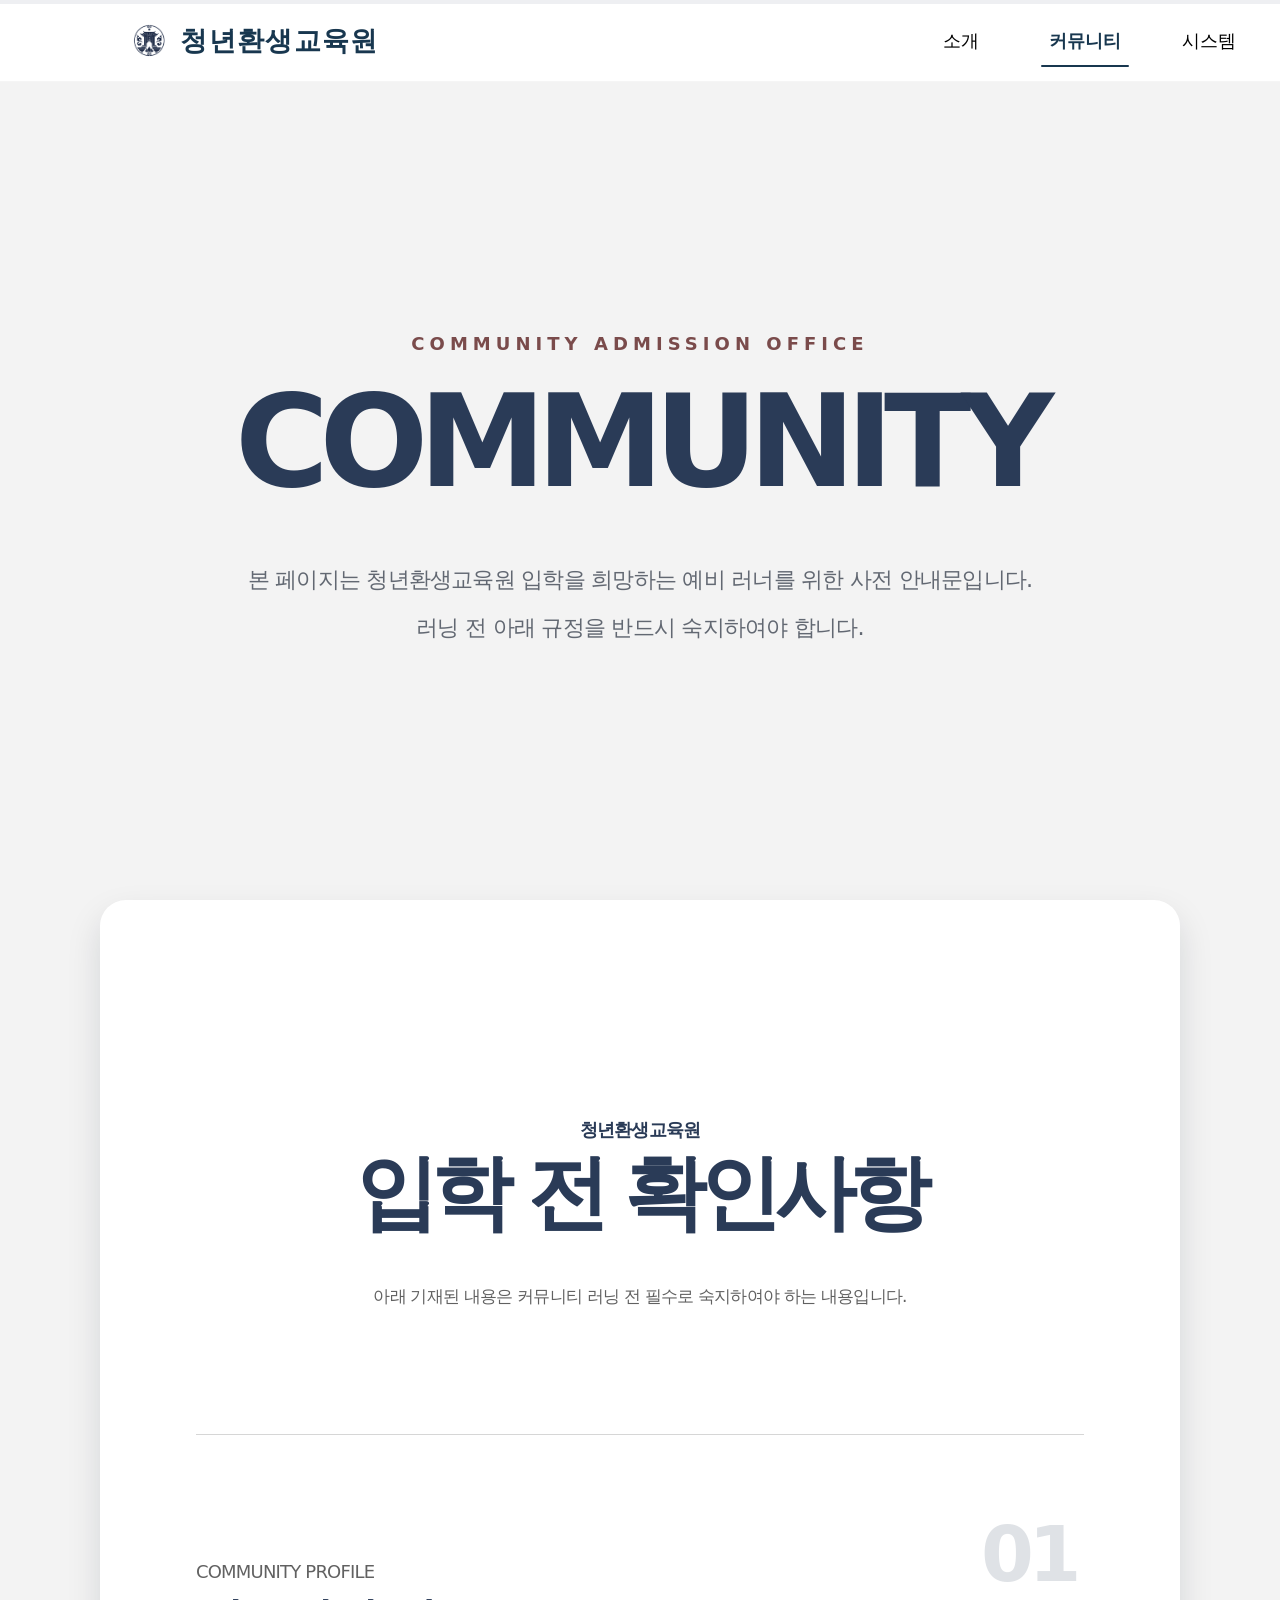
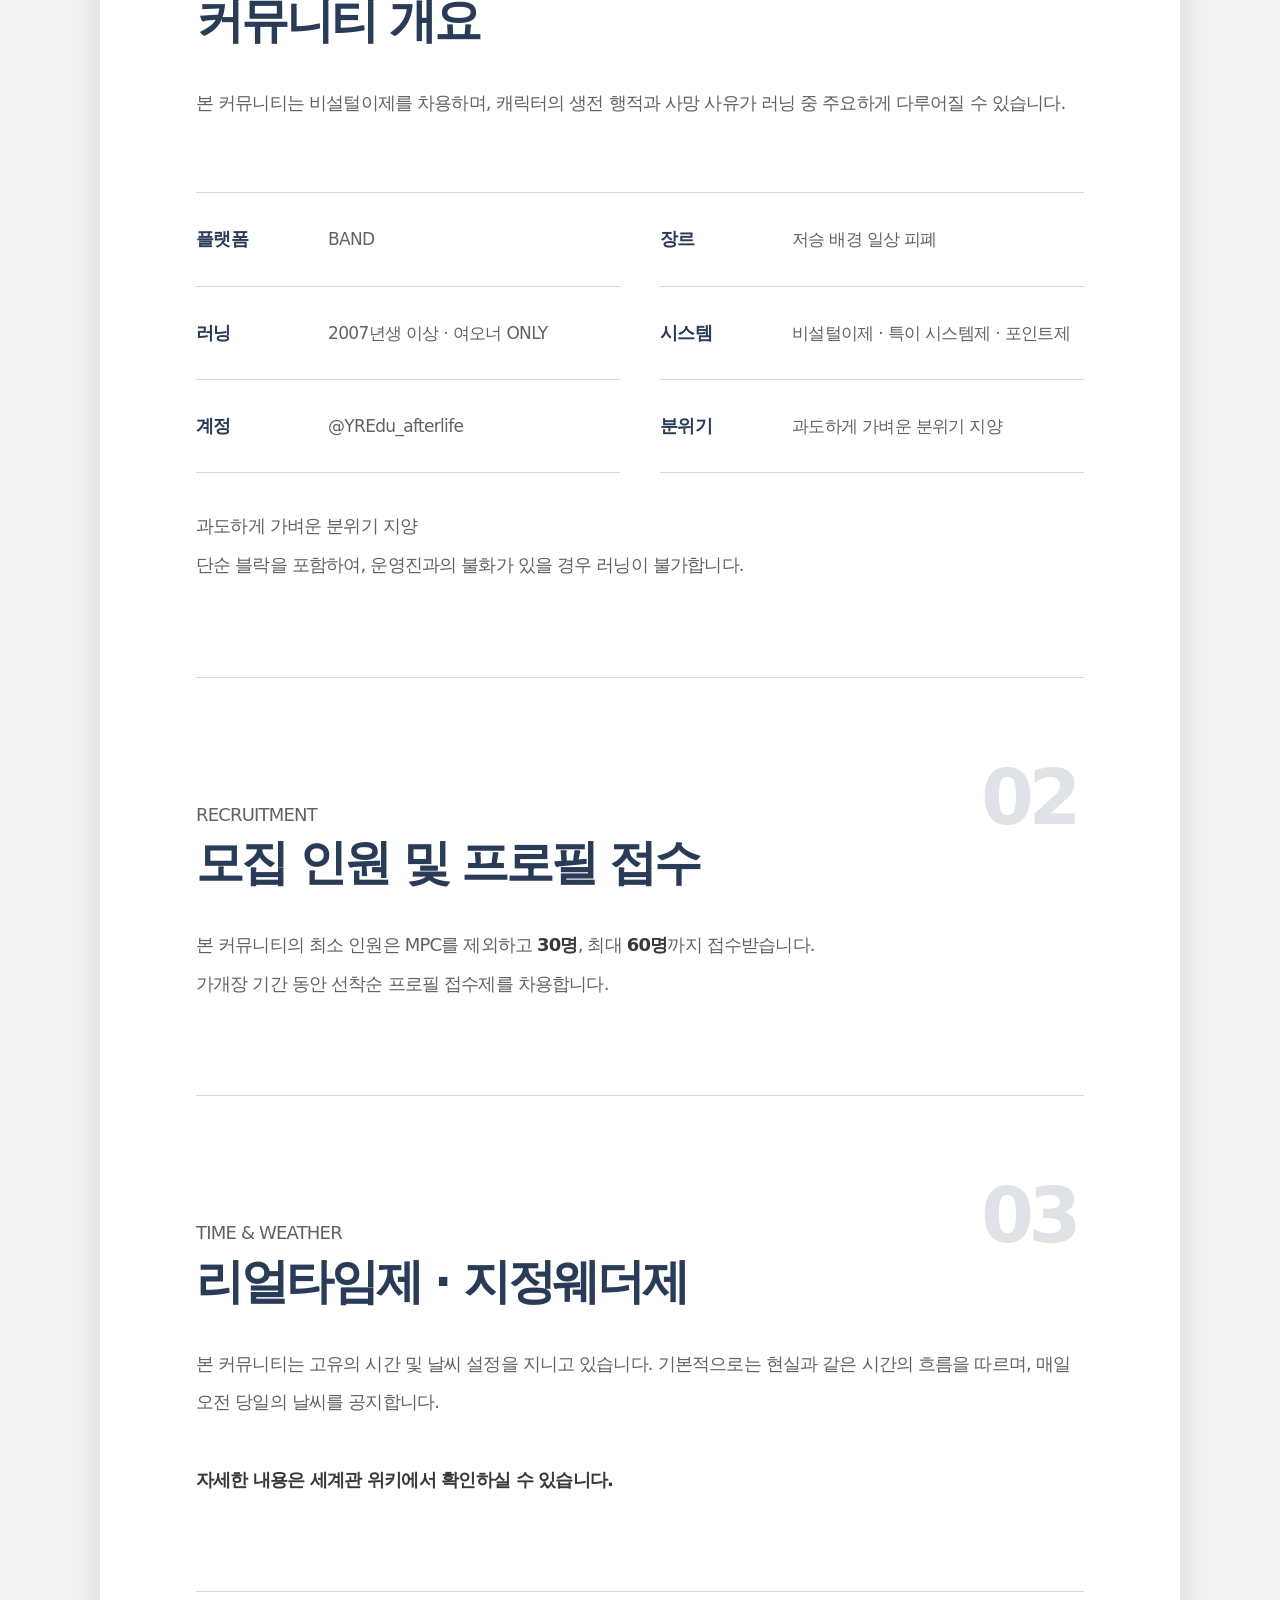
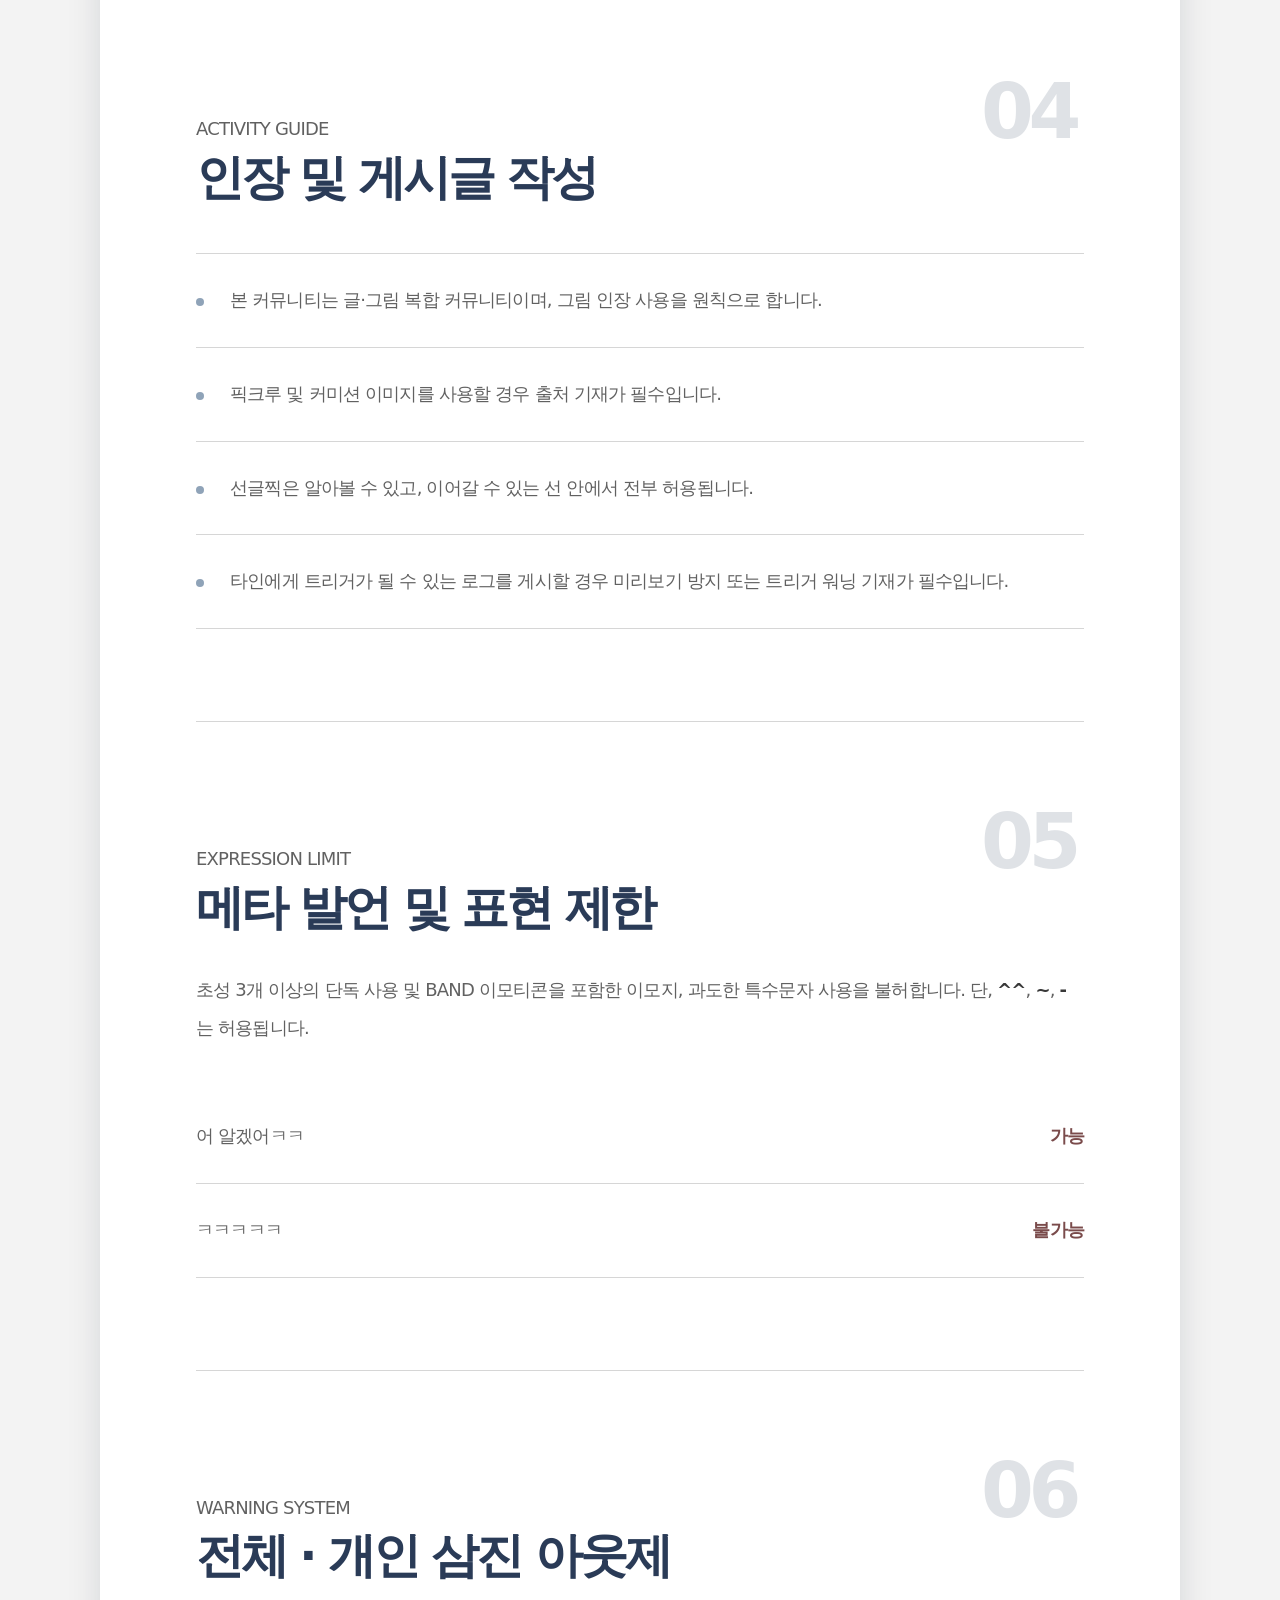
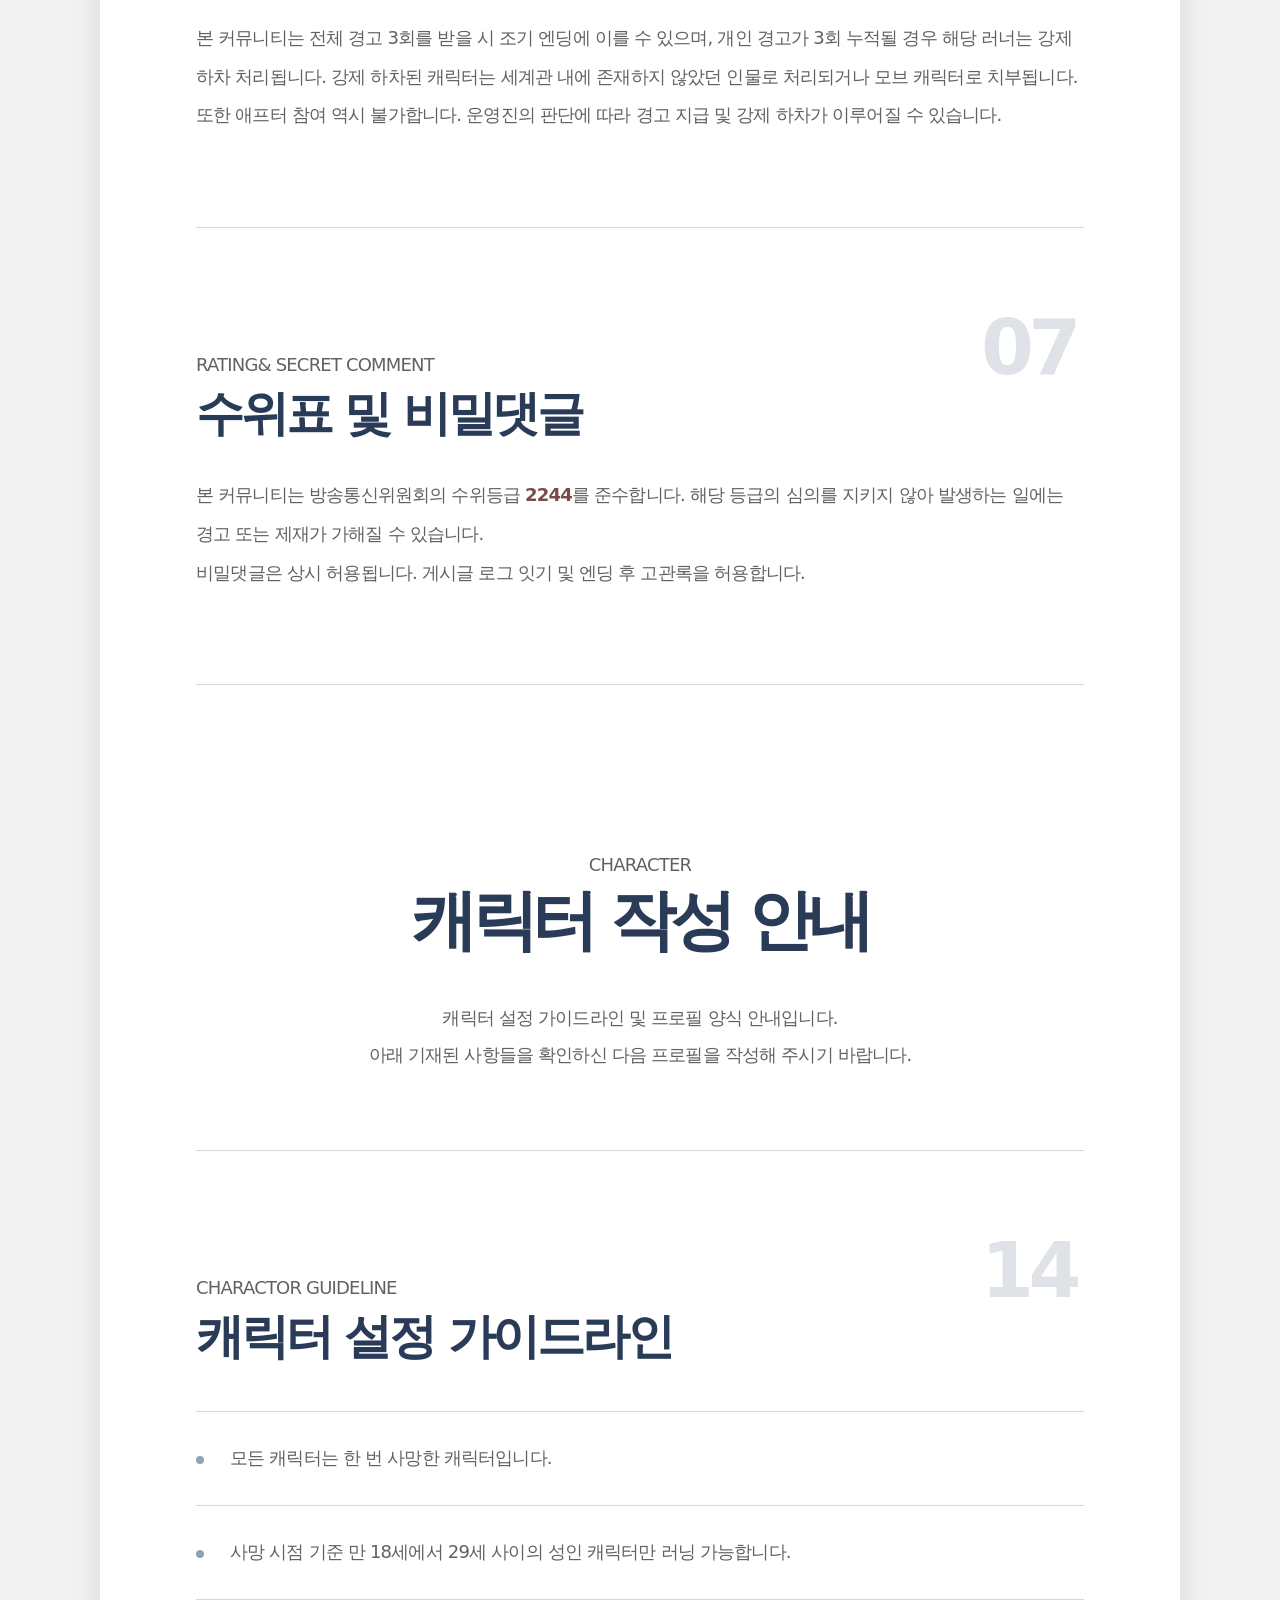
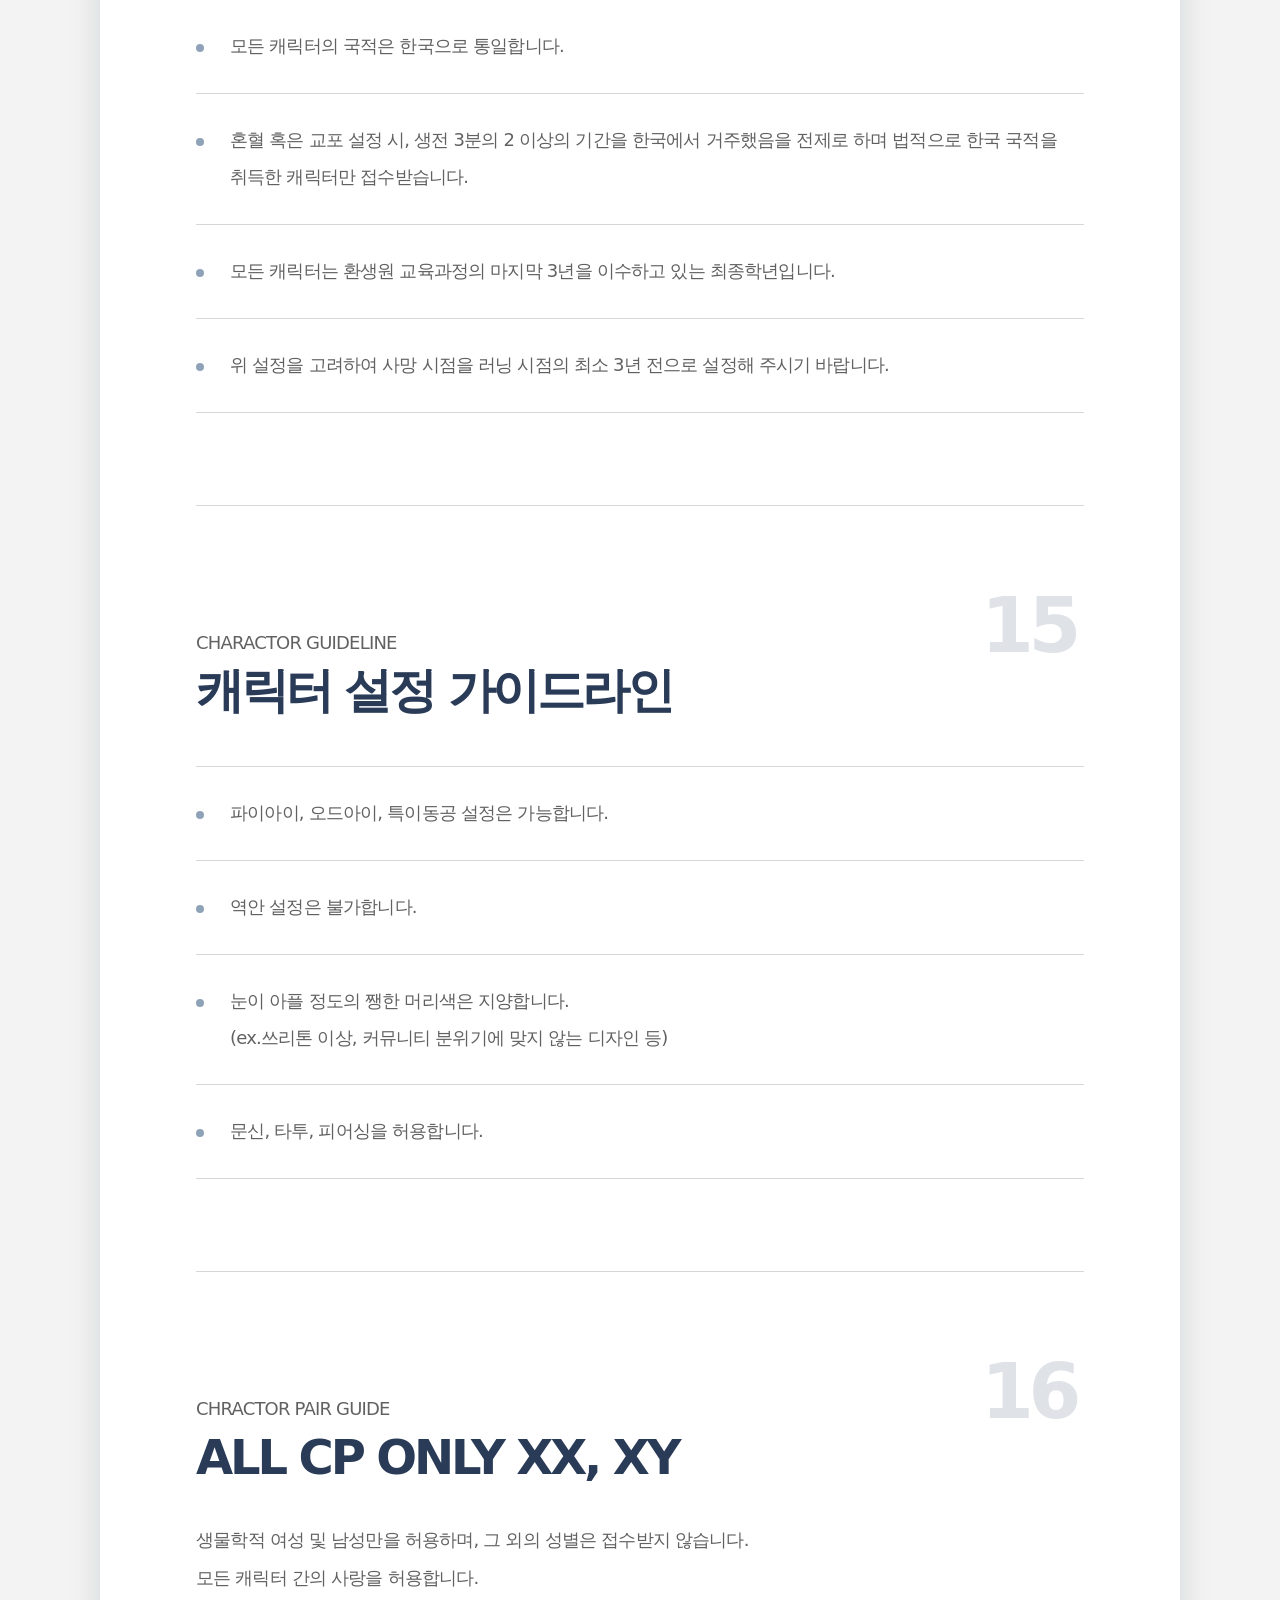
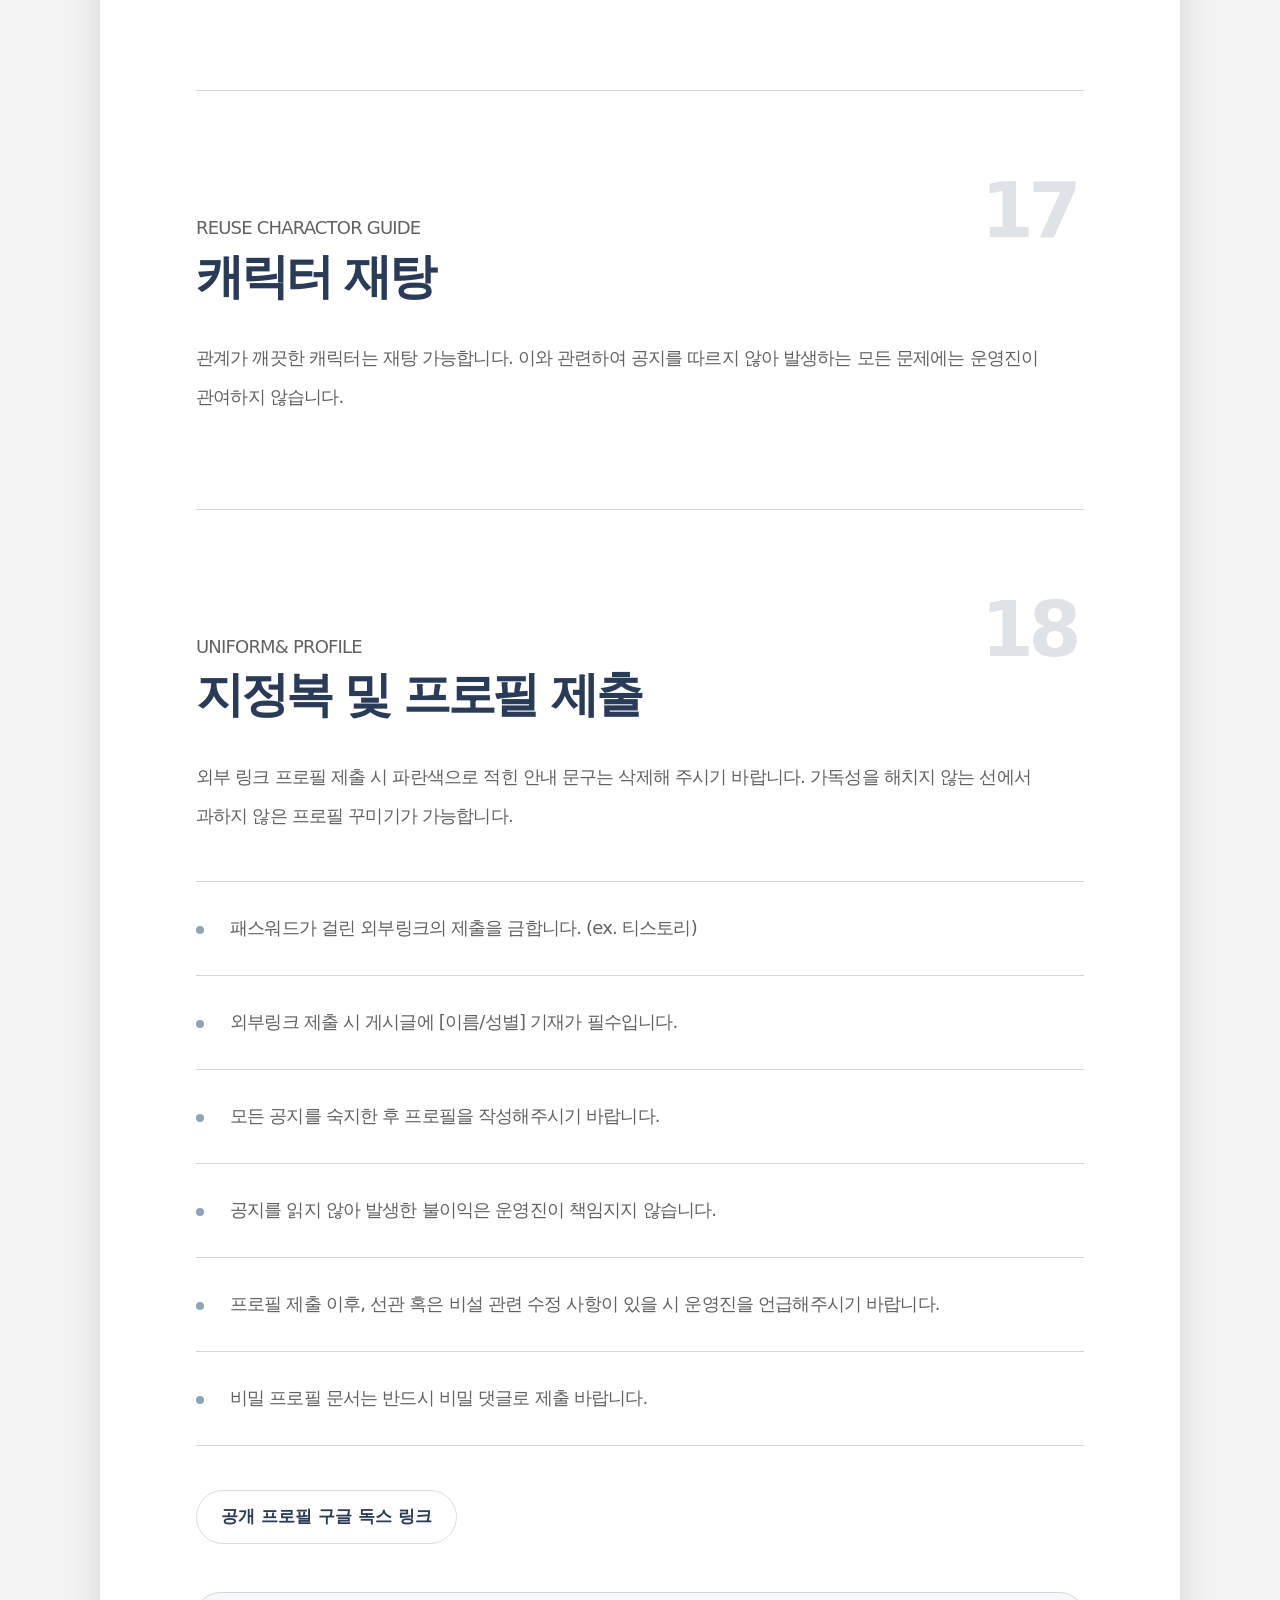
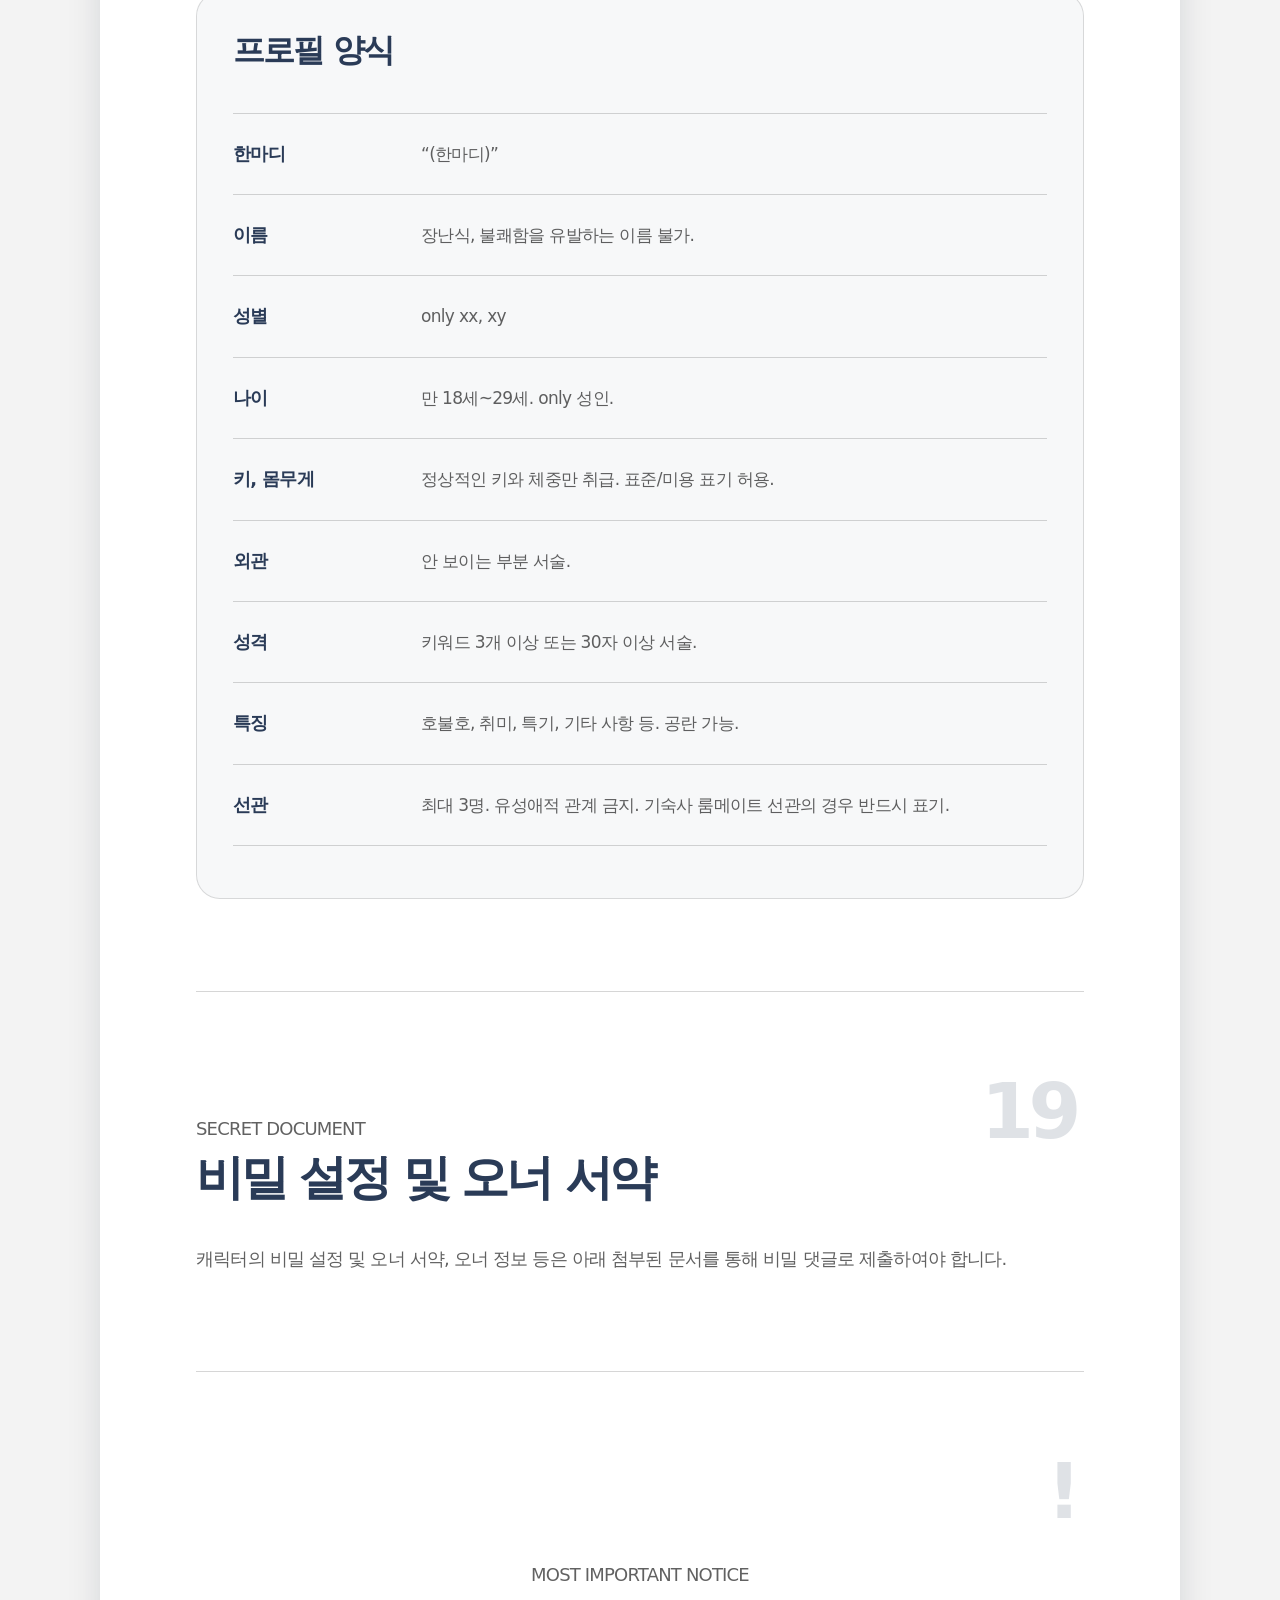
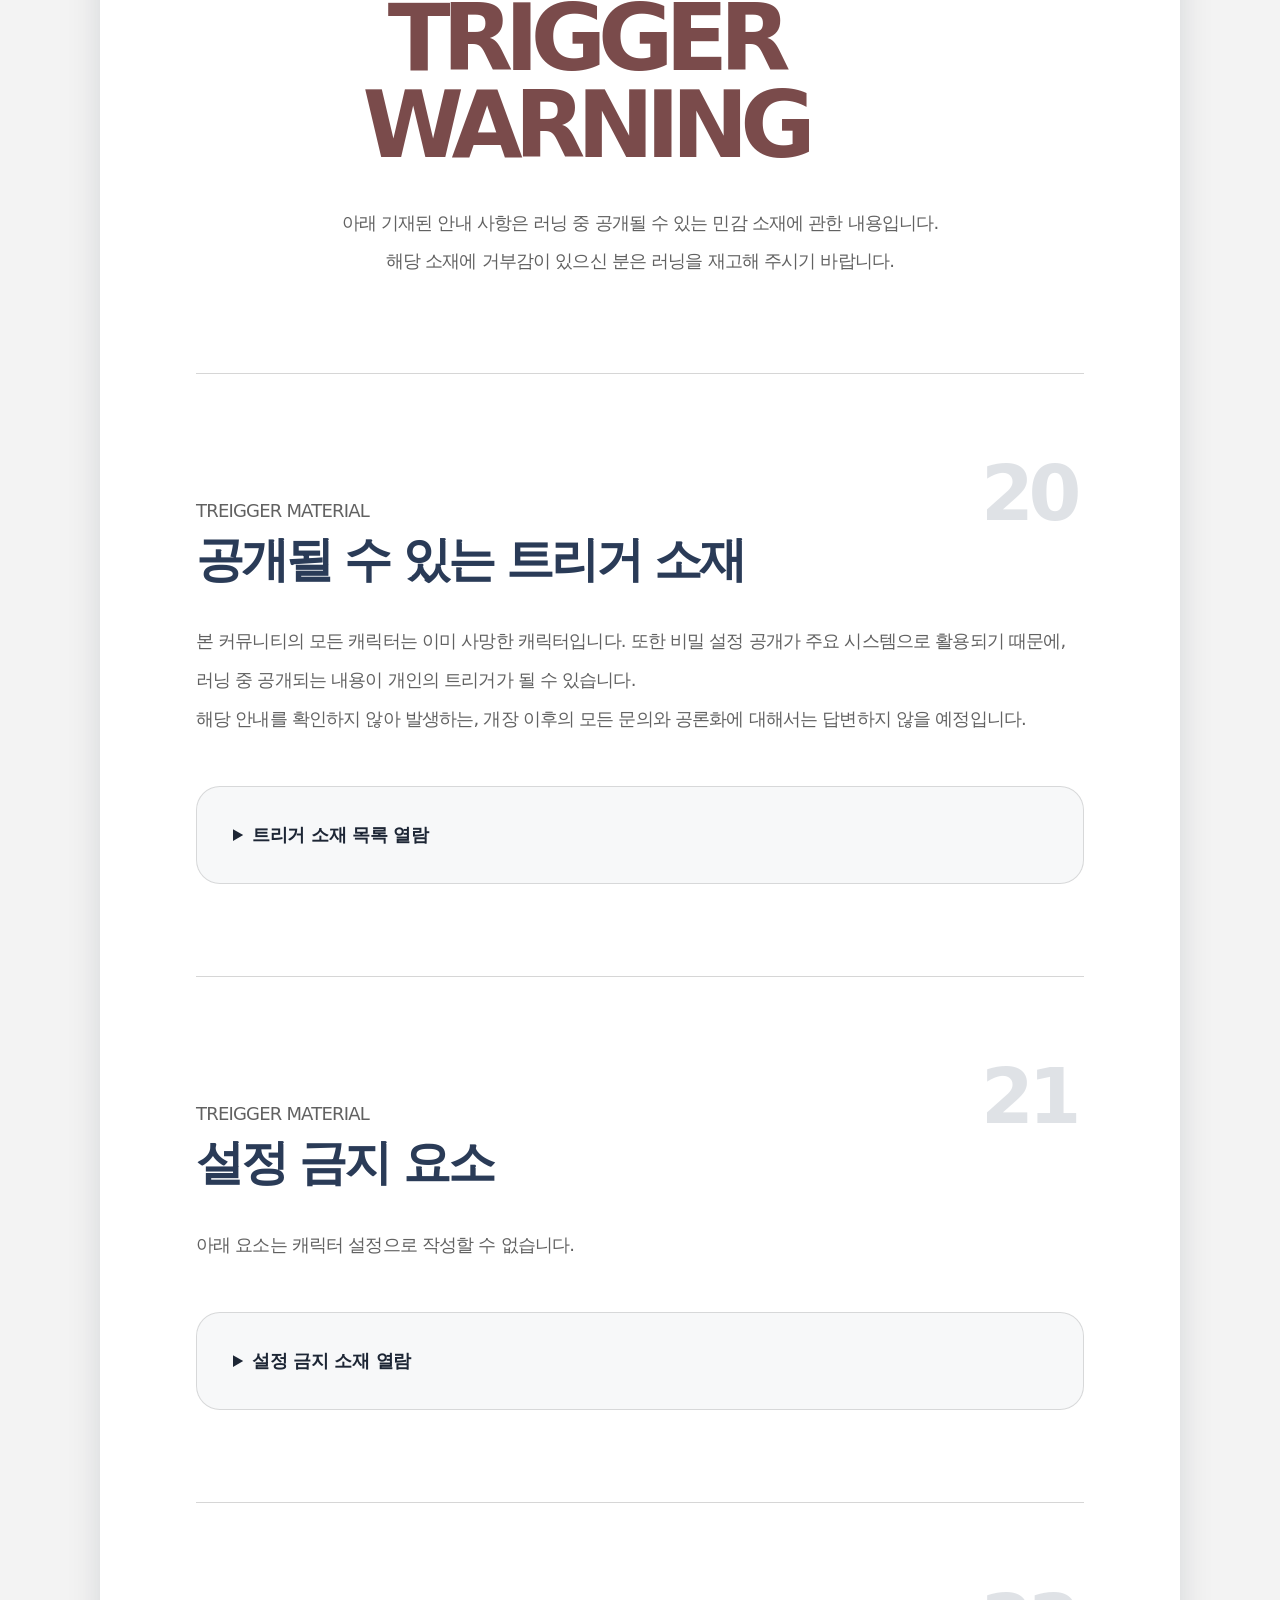
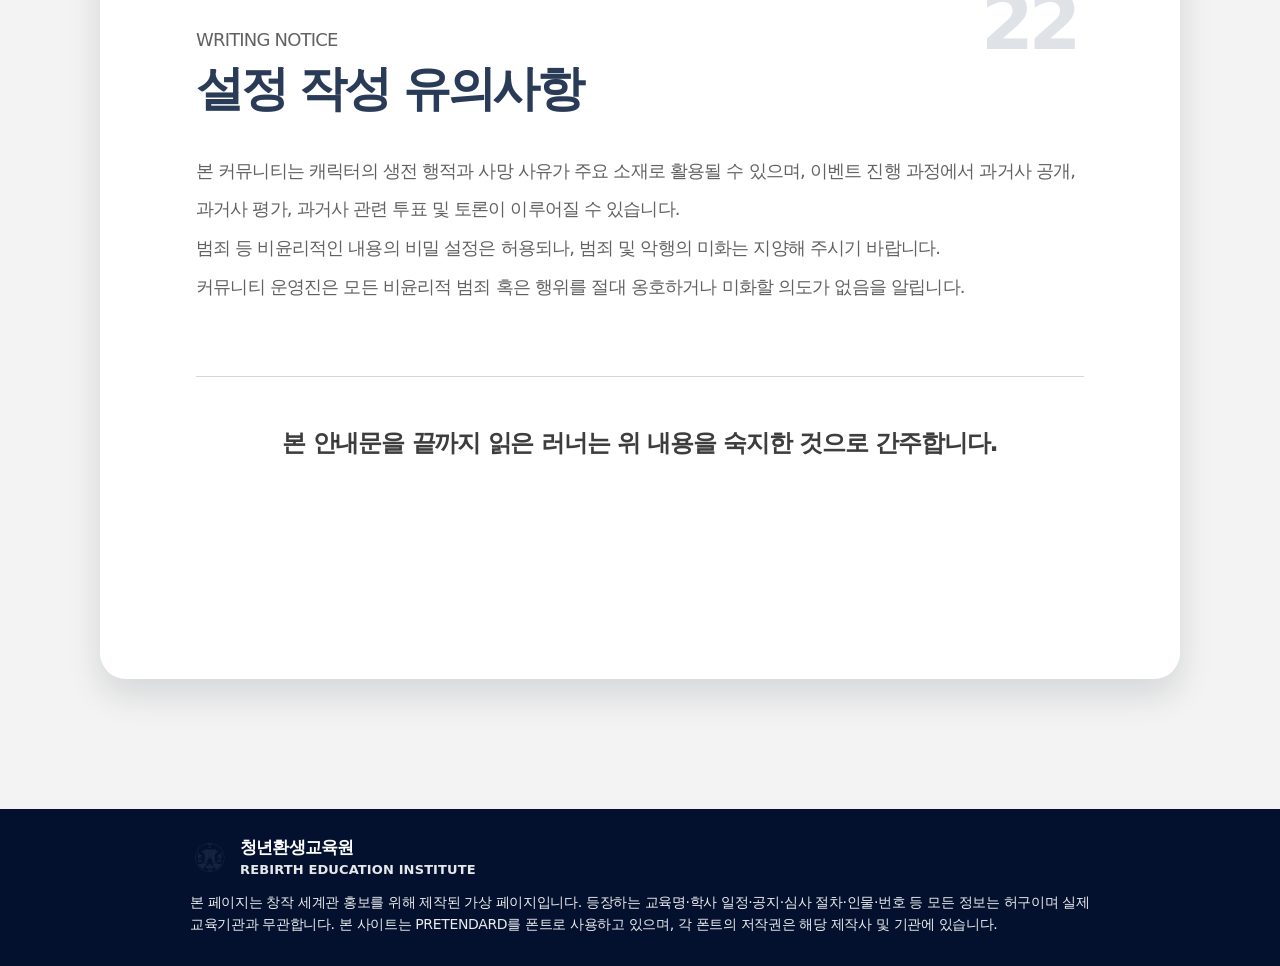
==== index1.html @ 83b68c76 "first upload" ====
<!doctype html>
<html lang="ko">
  <head>
    <meta charset="UTF-8" />
    <meta name="viewport" content="width=device-width, initial-scale=1.0" />
    <title>COMMUNITY | 청년환생교육원</title>

    <!-- CSS 연결 -->
    <link rel="stylesheet" href="styles2.css" />

    <!-- JS 연결 -->
    <script src="script2.js" defer></script>
  </head>

  <body>
    <!-- 배경 효과: 다크모드 전환 시 뒤에 깔리는 어두운 오버레이 -->
    <div class="dark-overlay" aria-hidden="true"></div>

    <!-- 스크롤 진행 바 -->
    <div class="scroll-progress" aria-hidden="true">
      <span></span>
    </div>

    <!-- 상단 헤더: 로고와 메뉴 -->
    <header class="site-header">
      <div class="header-inner">
        <a class="brand-link" href="#top">
          <img alt="" class="brand-logo" src="img\환생원 자료 모음\로고.png" />
          <span>청년환생교육원</span>
        </a>

        <nav class="main-nav" aria-label="주요 메뉴">
          <a href="index.html">소개</a>
          <a class="is-active" href="index1.html">커뮤니티</a>
          <a href="index3.html">시스템</a>
        </nav>
      </div>
    </header>

    <!-- 메인 콘텐츠 시작 -->
    <main id="top">
      <!-- 첫 화면: 커뮤니티 안내 소개 -->
      <section class="intro-hero" id="intro">
        <div class="intro-content reveal">
          <p class="intro-label">COMMUNITY ADMISSION OFFICE</p>
          <h1>COMMUNITY</h1>
          <p class="intro-text">
            본 페이지는 청년환생교육원 입학을 희망하는 예비 러너를 위한 사전
            안내문입니다.<br />
            러닝 전 아래 규정을 반드시 숙지하여야 합니다.
          </p>
        </div>
      </section>

      <!-- 안내문 카드 전체 -->
      <article class="content-card">
        <!-- 문서 제목 영역 -->
        <header class="card-header reveal" id="overview">
          <p class="text-label">청년환생교육원</p>
          <h2>입학 전 확인사항</h2>
          <p>
            아래 기재된 내용은 커뮤니티 러닝 전 필수로 숙지하여야 하는
            내용입니다.
          </p>
        </header>

        <!-- 01. 커뮤니티 개요 -->
        <section class="notice-section reveal" data-no="01" id="community">
          <p class="text-label">COMMUNITY PROFILE</p>
          <h3>커뮤니티 개요</h3>
          <p>
            본 커뮤니티는 비설털이제를 차용하며, 캐릭터의 생전 행적과 사망
            사유가 러닝 중 주요하게 다루어질 수 있습니다.
          </p>

          <dl class="info-list">
            <div class="info-row">
              <dt>플랫폼</dt>
              <dd>BAND</dd>
            </div>

            <div class="info-row">
              <dt>장르</dt>
              <dd>저승 배경 일상 피폐</dd>
            </div>

            <div class="info-row">
              <dt>러닝</dt>
              <dd>2007년생 이상 · 여오너 ONLY</dd>
            </div>

            <div class="info-row">
              <dt>시스템</dt>
              <dd>비설털이제 · 특이 시스템제 · 포인트제</dd>
            </div>

            <div class="info-row">
              <dt>계정</dt>
              <dd>@YREdu_afterlife</dd>
            </div>

            <div class="info-row">
              <dt>분위기</dt>
              <dd>과도하게 가벼운 분위기 지양</dd>
            </div>
          </dl>

          <p>
            과도하게 가벼운 분위기 지양<br />
            단순 블락을 포함하여, 운영진과의 불화가 있을 경우 러닝이 불가합니다.
          </p>
        </section>

        <!-- 02. 모집 인원 -->
        <section class="notice-section reveal" data-no="02">
          <p class="text-label">RECRUITMENT</p>
          <h3>모집 인원 및 프로필 접수</h3>
          <p>
            본 커뮤니티의 최소 인원은 MPC를 제외하고 <strong>30명</strong>, 최대
            <strong>60명</strong>까지 접수받습니다.<br />
            가개장 기간 동안 선착순 프로필 접수제를 차용합니다.
          </p>
        </section>

        <!-- 03. 시간 및 날씨 -->
        <section class="notice-section reveal" data-no="03">
          <p class="text-label">TIME &amp; WEATHER</p>
          <h3>리얼타임제 · 지정웨더제</h3>
          <p>
            본 커뮤니티는 고유의 시간 및 날씨 설정을 지니고 있습니다.
            기본적으로는 현실과 같은 시간의 흐름을 따르며, 매일 오전 당일의
            날씨를 공지합니다.
            <br />
            <br />
            <strong>자세한 내용은 세계관 위키에서 확인하실 수 있습니다.</strong>
          </p>
        </section>

        <!-- 04. 활동 가이드 -->
        <section class="notice-section reveal" data-no="04">
          <p class="text-label">ACTIVITY GUIDE</p>
          <h3>인장 및 게시글 작성</h3>
          <ul class="text-list">
            <li>
              본 커뮤니티는 글·그림 복합 커뮤니티이며, 그림 인장 사용을 원칙으로
              합니다.
            </li>
            <li>
              픽크루 및 커미션 이미지를 사용할 경우 출처 기재가 필수입니다.
            </li>
            <li>
              선글찍은 알아볼 수 있고, 이어갈 수 있는 선 안에서 전부 허용됩니다.
            </li>
            <li>
              타인에게 트리거가 될 수 있는 로그를 게시할 경우 미리보기 방지 또는
              트리거 워닝 기재가 필수입니다.
            </li>
          </ul>
        </section>

        <!-- 05. 표현 제한 -->
        <section class="notice-section reveal" data-no="05">
          <p class="text-label">EXPRESSION LIMIT</p>
          <h3>메타 발언 및 표현 제한</h3>
          <p>
            초성 3개 이상의 단독 사용 및 BAND 이모티콘을 포함한 이모지, 과도한
            특수문자 사용을 불허합니다. 단, <strong>^^</strong>,
            <strong>~</strong>, <strong>-</strong> 는 허용됩니다.
          </p>

          <ul class="example-list">
            <li>
              <span>어 알겠어ㅋㅋ</span>
              <b>가능</b>
            </li>
            <li>
              <span>ㅋㅋㅋㅋㅋ</span>
              <b>불가능</b>
            </li>
          </ul>
        </section>

        <!-- 06. 경고 시스템 -->
        <section class="notice-section reveal" data-no="06">
          <p class="text-label">WARNING SYSTEM</p>
          <h3>전체 · 개인 삼진 아웃제</h3>
          <p>
            본 커뮤니티는 전체 경고 3회를 받을 시 조기 엔딩에 이를 수 있으며,
            개인 경고가 3회 누적될 경우 해당 러너는 강제 하차 처리됩니다. 강제
            하차된 캐릭터는 세계관 내에 존재하지 않았던 인물로 처리되거나 모브
            캐릭터로 치부됩니다. 또한 애프터 참여 역시 불가합니다. 운영진의
            판단에 따라 경고 지급 및 강제 하차가 이루어질 수 있습니다.
          </p>
        </section>

        <!-- 07. 수위표 -->
        <section class="notice-section reveal" data-no="07">
          <p class="text-label">RATING&amp; SECRET COMMENT</p>
          <h3>수위표 및 비밀댓글</h3>
          <p>
            본 커뮤니티는 방송통신위원회의 수위등급
            <span class="accent">2244</span>를 준수합니다. 해당 등급의 심의를
            지키지 않아 발생하는 일에는 경고 또는 제재가 가해질 수 있습니다.<br />
            비밀댓글은 상시 허용됩니다. 게시글 로그 잇기 및 엔딩 후 고관록을
            허용합니다.
          </p>
        </section>

        <!-- 캐릭터 챕터 제목 -->
        <header class="chapter-header reveal" id="character">
          <p class="text-label">CHARACTER</p>
          <h2>캐릭터 작성 안내</h2>
          <p>
            캐릭터 설정 가이드라인 및 프로필 양식 안내입니다.<br />
            아래 기재된 사항들을 확인하신 다음 프로필을 작성해 주시기 바랍니다.
          </p>
        </header>
        <!-- 14. 캐릭터 기본 설정 -->
        <section class="notice-section reveal" data-no="14">
          <p class="text-label">CHARACTOR GUIDELINE</p>
          <h3>캐릭터 설정 가이드라인</h3>
          <ul class="text-list">
            <li>모든 캐릭터는 한 번 사망한 캐릭터입니다.</li>
            <li>
              사망 시점 기준 만 18세에서 29세 사이의 성인 캐릭터만 러닝
              가능합니다.
            </li>
            <li>모든 캐릭터의 국적은 한국으로 통일합니다.</li>
            <li>
              혼혈 혹은 교포 설정 시, 생전 3분의 2 이상의 기간을 한국에서
              거주했음을 전제로 하며 법적으로 한국 국적을 취득한 캐릭터만
              접수받습니다.
            </li>
            <li>
              모든 캐릭터는 환생원 교육과정의 마지막 3년을 이수하고 있는
              최종학년입니다.
            </li>
            <li>
              위 설정을 고려하여 사망 시점을 러닝 시점의 최소 3년 전으로 설정해
              주시기 바랍니다.
            </li>
          </ul>
        </section>

        <!-- 15. 캐릭터 외관 설정 -->
        <section class="notice-section reveal" data-no="15">
          <p class="text-label">CHARACTOR GUIDELINE</p>
          <h3>캐릭터 설정 가이드라인</h3>
          <ul class="text-list">
            <li>파이아이, 오드아이, 특이동공 설정은 가능합니다.</li>
            <li>역안 설정은 불가합니다.</li>
            <li>
              눈이 아플 정도의 쨍한 머리색은 지양합니다.<br />(ex.쓰리톤 이상,
              커뮤니티 분위기에 맞지 않는 디자인 등)
            </li>
            <li>문신, 타투, 피어싱을 허용합니다.</li>
          </ul>
        </section>

        <!-- 16. 캐릭터 관계 기준 -->
        <section class="notice-section reveal" data-no="16">
          <p class="text-label">CHRACTOR PAIR GUIDE</p>
          <h3>ALL CP ONLY XX, XY</h3>
          <p>
            생물학적 여성 및 남성만을 허용하며, 그 외의 성별은 접수받지
            않습니다.<br />
            모든 캐릭터 간의 사랑을 허용합니다.
          </p>
        </section>

        <!-- 17. 캐릭터 재탕 -->
        <section class="notice-section reveal" data-no="17">
          <p class="text-label">REUSE CHARACTOR GUIDE</p>
          <h3>캐릭터 재탕</h3>
          <p>
            관계가 깨끗한 캐릭터는 재탕 가능합니다. 이와 관련하여 공지를 따르지
            않아 발생하는 모든 문제에는 운영진이 관여하지 않습니다.
          </p>
        </section>

        <!-- 18. 프로필 제출 -->
        <section class="notice-section reveal" data-no="18">
          <p class="text-label">UNIFORM&amp; PROFILE</p>
          <h3>지정복 및 프로필 제출</h3>
          <p>
            외부 링크 프로필 제출 시 파란색으로 적힌 안내 문구는 삭제해 주시기
            바랍니다. 가독성을 해치지 않는 선에서 과하지 않은 프로필 꾸미기가
            가능합니다.
          </p>

          <ul class="text-list">
            <li>패스워드가 걸린 외부링크의 제출을 금합니다. (ex. 티스토리)</li>
            <li>외부링크 제출 시 게시글에 [이름/성별] 기재가 필수입니다.</li>
            <li>모든 공지를 숙지한 후 프로필을 작성해주시기 바랍니다.</li>
            <li>
              공지를 읽지 않아 발생한 불이익은 운영진이 책임지지 않습니다.
            </li>
            <li>
              프로필 제출 이후, 선관 혹은 비설 관련 수정 사항이 있을 시 운영진을
              언급해주시기 바랍니다.
            </li>
            <li>비밀 프로필 문서는 반드시 비밀 댓글로 제출 바랍니다.</li>
          </ul>

          <div class="button-list">
            <a
              class="link-button"
              href="#https://docs.google.com/document/d/1cFD_CWrmO6_B1aEL9unqyASZnwdk2zMCy4dq3liwV6I/edit?tab=t.0"
              >공개 프로필 구글 독스 링크
            </a>
          </div>

          <div class="form-box">
            <h4>프로필 양식</h4>

            <dl class="template-list" id="profile-template">
              <div class="template-row">
                <dt>한마디</dt>
                <dd>“(한마디)”</dd>
              </div>

              <div class="template-row">
                <dt>이름</dt>
                <dd>장난식, 불쾌함을 유발하는 이름 불가.</dd>
              </div>

              <div class="template-row">
                <dt>성별</dt>
                <dd>only xx, xy</dd>
              </div>

              <div class="template-row">
                <dt>나이</dt>
                <dd>만 18세~29세. only 성인.</dd>
              </div>

              <div class="template-row">
                <dt>키, 몸무게</dt>
                <dd>정상적인 키와 체중만 취급. 표준/미용 표기 허용.</dd>
              </div>

              <div class="template-row">
                <dt>외관</dt>
                <dd>안 보이는 부분 서술.</dd>
              </div>

              <div class="template-row">
                <dt>성격</dt>
                <dd>키워드 3개 이상 또는 30자 이상 서술.</dd>
              </div>

              <div class="template-row">
                <dt>특징</dt>
                <dd>호불호, 취미, 특기, 기타 사항 등. 공란 가능.</dd>
              </div>

              <div class="template-row">
                <dt>선관</dt>
                <dd>
                  최대 3명. 유성애적 관계 금지. 기숙사 룸메이트 선관의 경우
                  반드시 표기.
                </dd>
              </div>
            </dl>
          </div>
        </section>

        <!-- 19. 비밀 문서 -->
        <section class="notice-section reveal" data-no="19">
          <p class="text-label">SECRET DOCUMENT</p>
          <h3>비밀 설정 및 오너 서약</h3>
          <p>
            캐릭터의 비밀 설정 및 오너 서약, 오너 정보 등은 아래 첨부된 문서를
            통해 비밀 댓글로 제출하여야 합니다.
          </p>
        </section>

        <!-- 트리거 워닝 시작: 여기부터 다크모드 전환 -->
        <section
          class="notice-section reveal warning-start warning-header"
          data-no="!"
          id="warning"
        >
          <p class="text-label">MOST IMPORTANT NOTICE</p>
          <h3>TRIGGER WARNING</h3>
          <p>
            아래 기재된 안내 사항은 러닝 중 공개될 수 있는 민감 소재에 관한
            내용입니다. <br />
            해당 소재에 거부감이 있으신 분은 러닝을 재고해 주시기 바랍니다.
          </p>
        </section>

        <!-- 20. 트리거 소재 -->
        <section class="notice-section reveal" data-no="20">
          <p class="text-label">TREIGGER MATERIAL</p>
          <h3>공개될 수 있는 트리거 소재</h3>
          <p>
            본 커뮤니티의 모든 캐릭터는 이미 사망한 캐릭터입니다. 또한 비밀 설정
            공개가 주요 시스템으로 활용되기 때문에, 러닝 중 공개되는 내용이
            개인의 트리거가 될 수 있습니다.<br />
            해당 안내를 확인하지 않아 발생하는, 개장 이후의 모든 문의와 공론화에
            대해서는 답변하지 않을 예정입니다.
          </p>

          <details class="toggle-box">
            <summary>트리거 소재 목록 열람</summary>
            <div class="toggle-content">
              사망, 자살, 자해, 사고사, 재난, 폭력, 상해, 학교폭력, 가정폭력,
              아동학대, 방임, 범죄, 범죄 피해, 차별, 혐오 표현, 욕설, 비속어,
              정신적 학대, 따돌림, 사회적 고립, 트라우마, PTSD 유발 소재, 음주,
              약물, 납치, 감금, 협박 등 윤리적 논란이 발생할 수 있는 소재
            </div>
          </details>
        </section>

        <!-- 21. 설정 금지 요소 -->
        <section class="notice-section reveal" data-no="21">
          <p class="text-label">TREIGGER MATERIAL</p>
          <h3>설정 금지 요소</h3>
          <p>아래 요소는 캐릭터 설정으로 작성할 수 없습니다.</p>

          <details class="toggle-box">
            <summary>설정 금지 소재 열람</summary>
            <div class="toggle-content">
              성폭력 가해, 아동 대상 성범죄, 근친상간, 수간, 식인, 고문, 신체
              훼손 및 고어 중심 설정, 실존 범죄 및 실존 범죄자 기반 설정, 특정
              집단에 대한 혐오 목적의 설정, 테러 및 극단주의 미화, 연쇄살인
              미화, 과도한 성(性)적 설정
            </div>
          </details>
        </section>

        <!-- 22. 설정 작성 유의사항 -->
        <section class="notice-section reveal" data-no="22">
          <p class="text-label">WRITING NOTICE</p>
          <h3>설정 작성 유의사항</h3>
          <p>
            본 커뮤니티는 캐릭터의 생전 행적과 사망 사유가 주요 소재로 활용될 수
            있으며, 이벤트 진행 과정에서 과거사 공개, 과거사 평가, 과거사 관련
            투표 및 토론이 이루어질 수 있습니다.<br />
            범죄 등 비윤리적인 내용의 비밀 설정은 허용되나, 범죄 및 악행의
            미화는 지양해 주시기 바랍니다.<br />
            커뮤니티 운영진은 모든 비윤리적 범죄 혹은 행위를 절대 옹호하거나
            미화할 의도가 없음을 알립니다.
          </p>

          <div class="closing-message">
            본 안내문을 끝까지 읽은 러너는 위 내용을 숙지한 것으로 간주합니다.
          </div>
        </section>
      </article>
    </main>

    <!-- =========================================================
   FOOTER: 안내 문구와 저작권성 고지
   ========================================================= -->
    <footer class="footer">
      <div class="footer__layout">
        <section class="footer__top">
          <figure class="footer__mark">
            <img
              src="img/환생원 자료 모음/로고.png"
              alt="청년환생교육원 푸터 로고"
            />
          </figure>

          <section class="footer__brand-text">
            <strong>청년환생교육원</strong>
            <span>REBIRTH EDUCATION INSTITUTE</span>
          </section>
        </section>

        <p class="footer__note">
          본 페이지는 창작 세계관 홍보를 위해 제작된 가상 페이지입니다. 등장하는
          교육명·학사 일정·공지·심사 절차·인물·번호 등 모든 정보는 허구이며 실제
          교육기관과 무관합니다. 본 사이트는 PRETENDARD를 폰트로 사용하고
          있으며, 각 폰트의 저작권은 해당 제작사 및 기관에 있습니다.
        </p>
      </div>
    </footer>
    <!-- 복사 기능용 숨김 textarea -->
    <textarea class="copy-helper" id="copy-buffer"></textarea>
  </body>
</html>
---- styles2.css ----
/* =========================================================
   청년환생교육원 COMMUNITY CSS
   - @import 사용 없음
   - !important 사용 없음
   - index1.html / style2.css / script2.js 분리 구조
   ========================================================= */

/* ---------------------------------------------------------
   01. Design Tokens / Reset
   --------------------------------------------------------- */
:root {
  --color-navy: #2a3b57;
  --color-navy-dark: #18374f;
  --color-brown: #7a4b4b;
  --color-blue-gray: #8fa3b8;
  --color-bg: #f3f3f3;
  --color-text: #1d2635;
  --color-line: rgba(0, 0, 0, 0.16);
  --color-white: #ffffff;

  --red-soft: #d46f6f;

  --header-height: 82px;
  --container-width: min(calc(100% - 48px), 1872px);

  --shadow-card: 0 16px 34px rgba(15, 23, 42, 0.13);
  --shadow-card-dark: 0 22px 58px rgba(0, 0, 0, 0.34);
}

*,
*::before,
*::after {
  box-sizing: border-box;
}

html {
  scroll-behavior: smooth;
}

body {
  margin: 0;
  background: var(--color-bg);
  color: var(--color-text);
  font-family:
    "Pretendard",
    system-ui,
    -apple-system,
    BlinkMacSystemFont,
    sans-serif;
  word-break: keep-all;
  overflow-x: hidden;
  transition:
    background 0.9s ease,
    color 0.9s ease;
}

body::before,
body::after {
  content: none;
  display: none;
}

body > header,
body > main,
body > footer {
  width: 100%;
}

a {
  color: inherit;
}

img {
  display: block;
  max-width: 100%;
}

section,
article,
header,
footer,
nav,
aside {
  margin: 0;
  padding: 0;
}

button {
  font: inherit;
}

/* ---------------------------------------------------------
   02. Header / Navigation
   --------------------------------------------------------- */
.site-header {
  position: fixed;
  inset: 0 0 auto;
  z-index: 100;
  height: var(--header-height);
  display: flex;
  align-items: center;
  background: var(--color-white);
  border-bottom: 1px solid rgba(0, 0, 0, 0.04);
  transition:
    background 0.9s ease,
    border-color 0.9s ease;
}

.header-inner {
  width: var(--container-width);
  height: 100%;
  margin-inline: auto;
  display: grid;
  grid-template-columns: repeat(12, minmax(0, 1fr));
  column-gap: 24px;
  align-items: center;
}

.brand-link {
  grid-column: 2 / span 4;
  justify-self: start;
  display: inline-flex;
  align-items: center;
  gap: 12px;
  color: var(--color-navy-dark);
  font-size: 27px;
  font-weight: 600;
  letter-spacing: 0.05em;
  text-decoration: none;
  transition: color 0.9s ease;
}

.brand-logo {
  width: 40px;
  height: 40px;
  object-fit: contain;
  flex: 0 0 32px;
}

.main-nav {
  grid-column: 8 / span 5;
  justify-self: end;
  display: flex;
  align-items: center;
  gap: 30px;
}

.main-nav a {
  position: relative;
  width: 94px;
  height: var(--header-height);
  display: grid;
  place-items: center;
  color: #000000;
  font-size: 18px;
  font-weight: 500;
  line-height: 1;
  text-decoration: none;
  transition:
    color 0.22s ease,
    font-weight 0.22s ease;
}

.main-nav a::after {
  content: "";
  position: absolute;
  left: 50%;
  bottom: 15px;
  width: 88px;
  height: 2px;
  border-radius: 999px;
  background: var(--color-navy-dark);
  transform: translateX(-50%) scaleX(0);
  transform-origin: center center;
  transition: transform 0.24s ease;
}

.main-nav a.is-active {
  color: var(--color-navy-dark);
  font-weight: 800;
}

.main-nav a.is-active::after {
  transform: translateX(-50%) scaleX(1);
}

.main-nav:hover a.is-active:not(:hover) {
  color: #000000;
  font-weight: 500;
}

.main-nav:hover a.is-active:not(:hover)::after {
  transform: translateX(-50%) scaleX(0);
}

.main-nav a:hover,
.main-nav a:focus-visible {
  color: var(--color-navy-dark);
  font-weight: 800;
}

.main-nav a:hover::after,
.main-nav a:focus-visible::after {
  transform: translateX(-50%) scaleX(1);
}

/* ---------------------------------------------------------
   03. Background Effects / Scroll Progress
   --------------------------------------------------------- */
.dark-overlay {
  position: fixed;
  inset: 0;
  z-index: -1;
  pointer-events: none;
  opacity: 0;
  background:
    radial-gradient(
      circle at 50% 35%,
      transparent 0%,
      rgba(9, 14, 23, 0.25) 42%,
      rgba(9, 14, 23, 0.84) 100%
    ),
    linear-gradient(180deg, rgba(42, 59, 87, 0), rgba(10, 16, 27, 0.86));
  transition: opacity 1.1s ease;
}

.scroll-progress {
  position: fixed;
  top: 0;
  left: 0;
  z-index: 110;
  width: 100%;
  height: 4px;
  background: rgba(42, 59, 87, 0.08);
}

.scroll-progress span {
  display: block;
  width: 0%;
  height: 100%;
  background: linear-gradient(
    90deg,
    var(--color-navy),
    var(--color-brown),
    var(--color-blue-gray)
  );
}

/* ---------------------------------------------------------
   04. Main / Intro Hero
   --------------------------------------------------------- */
main {
  width: 100%;
  margin: 0;
  padding: var(--header-height) 0 130px;
}

.intro-hero {
  min-height: calc(100vh - var(--header-height));
  display: grid;
  place-items: center;
  padding: clamp(90px, 11vw, 150px) 24px;
  text-align: center;
}

.intro-content {
  width: min(100%, 1060px);
  margin-inline: auto;
}

.intro-label {
  margin: 0 0 28px;
  color: var(--color-brown);
  font-size: 18px;
  font-weight: 700;
  line-height: 1.4;
  letter-spacing: 0.28em;
  text-transform: uppercase;
}

h1 {
  margin: 0;
  color: var(--color-navy);
  font-size: clamp(66px, 10vw, 142px);
  font-weight: 800;
  line-height: 0.9;
  letter-spacing: -0.075em;
}

.intro-text {
  width: min(100%, 1060px);
  margin: 56px auto 0;
  color: rgba(29, 38, 53, 0.68);
  font-size: clamp(22px, 1.75vw, 27px);
  font-weight: 500;
  line-height: 2.15;
  letter-spacing: -0.035em;
  text-align: center;
}

.intro-line {
  display: block;
}

.intro-keep {
  white-space: nowrap;
}

/* ---------------------------------------------------------
   05. Content Card / Document Header
   --------------------------------------------------------- */
.content-card {
  position: relative;
  width: min(calc(100% - 48px), 1080px);
  margin: 0 auto;
  padding: 170px 96px 120px;
  background: #ffffff;
  border: 0;
  border-radius: 26px;
  box-shadow: var(--shadow-card);
  transition:
    background 0.9s ease,
    box-shadow 0.9s ease;
}

.content-card::before {
  content: none;
  display: none;
}

.card-header {
  padding-bottom: 120px;
  text-align: center;
  border-bottom: 1px solid var(--color-line);
  scroll-margin-top: 104px;
}

.text-label {
  margin: 0 0 24px;
  color: rgba(0, 0, 0, 0.54);
  font-size: 18px;
  font-weight: 700;
  line-height: 1.35;
  letter-spacing: 0.04em;
  text-transform: uppercase;
}

.card-header .text-label {
  color: var(--color-navy);
  font-size: 18px;
  font-weight: 700;
  letter-spacing: -0.045em;
  text-transform: none;
}

.card-header h2,
.chapter-header h2 {
  margin: 0;
  color: var(--color-navy);
  font-size: 82px;
  font-weight: 800;
  line-height: 1.08;
  letter-spacing: -0.085em;
}

.card-header p,
.chapter-header p {
  max-width: 820px;
  margin: 42px auto 0;
  color: rgba(0, 0, 0, 0.62);
  font-size: 17px;
  font-weight: 500;
  line-height: 2.05;
  letter-spacing: -0.045em;
}

.chapter-header {
  padding: 120px 0 76px;
  text-align: center;
  border-bottom: 1px solid var(--color-line);
  scroll-margin-top: 104px;
}

.chapter-header h2 {
  font-size: 66px;
  line-height: 1.12;
}

.chapter-header p {
  max-width: 820px;
  font-size: 18px;
  line-height: 2.05;
}

/* ---------------------------------------------------------
   06. Notice Sections
   --------------------------------------------------------- */
.notice-section {
  position: relative;
  padding: 84px 0 92px;
  border-bottom: 1px solid var(--color-line);
  scroll-margin-top: 104px;
}

.notice-section:last-child {
  border-bottom: 0;
}

.notice-section::before {
  content: attr(data-no);
  position: absolute;
  right: 8px;
  top: 82px;
  color: rgba(42, 59, 87, 0.15);
  font-size: 76px;
  font-weight: 800;
  letter-spacing: -0.07em;
  line-height: 1;
  pointer-events: none;
}

.notice-section h3 {
  max-width: calc(100% - 110px);
  margin: 0;
  color: var(--color-navy);
  font-size: 48px;
  font-weight: 800;
  line-height: 1.2;
  letter-spacing: -0.065em;
}

.notice-section p {
  margin: 34px 0 0;
  color: rgba(0, 0, 0, 0.62);
  font-size: 18px;
  font-weight: 500;
  line-height: 2.15;
  letter-spacing: -0.045em;
}

.notice-section strong {
  color: rgba(0, 0, 0, 0.78);
  font-weight: 800;
}

.accent {
  color: var(--color-brown);
  font-weight: 800;
}

/* ---------------------------------------------------------
   07. Community Profile Table
   --------------------------------------------------------- */
.info-list {
  display: grid;
  grid-template-columns: repeat(2, minmax(0, 1fr));
  gap: 0 40px;
  margin-top: 70px;
  border-top: 1px solid var(--color-line);
}

.info-row {
  display: grid;
  grid-template-columns: 110px minmax(0, 1fr);
  gap: 22px;
  padding: 30px 0;
  border-bottom: 1px solid var(--color-line);
}

.info-row dt,
.template-row dt {
  color: var(--color-navy);
  font-size: 18px;
  font-weight: 700;
  line-height: 1.8;
  letter-spacing: -0.04em;
}

.info-row dd,
.template-row dd {
  margin: 0;
  color: rgba(0, 0, 0, 0.62);
  font-size: 17px;
  font-weight: 500;
  line-height: 1.9;
  letter-spacing: -0.04em;
}

/* ---------------------------------------------------------
   08. Lists / Cards / Buttons
   --------------------------------------------------------- */
.text-list,
.warning-list,
.check-list {
  margin: 46px 0 0;
  padding: 0;
  list-style: none;
  border-top: 1px solid var(--color-line);
}

.text-list li,
.warning-list li,
.check-list li,
.example-list li {
  position: relative;
  padding: 28px 0 28px 34px;
  color: rgba(0, 0, 0, 0.62);
  border-bottom: 1px solid var(--color-line);
  font-size: 18px;
  font-weight: 500;
  line-height: 2.05;
  letter-spacing: -0.045em;
}

.text-list li::before,
.warning-list li::before,
.check-list li::before {
  content: "";
  position: absolute;
  left: 0;
  top: 44px;
  width: 8px;
  height: 8px;
  border-radius: 50%;
  background: var(--color-blue-gray);
}

.example-list {
  margin: 42px 0 0;
  padding: 0;
  list-style: none;
}

.example-list li {
  display: flex;
  justify-content: space-between;
  gap: 18px;
  padding-left: 0;
}

.example-list li::before {
  display: none;
}

.example-list b {
  color: var(--color-brown);
  font-size: 18px;
  font-weight: 700;
}

.time-list {
  display: grid;
  grid-template-columns: repeat(2, minmax(0, 1fr));
  gap: 24px;
  margin-top: 48px;
}

.time-card,
.sample-box,
.form-box,
.pledge-box,
.toggle-box,
.ban-item {
  margin-top: 48px;
  padding: 36px;
  border: 1px solid rgba(0, 0, 0, 0.13);
  border-radius: 24px;
  background: rgba(42, 59, 87, 0.035);
}

.time-card {
  margin-top: 0;
}

.time-card span {
  display: block;
  color: var(--color-brown);
  font-size: 17px;
  font-weight: 700;
  letter-spacing: 0.16em;
  text-transform: uppercase;
}

.time-card strong {
  display: block;
  margin-top: 16px;
  color: var(--color-navy);
  font-size: 34px;
  font-weight: 800;
  letter-spacing: -0.06em;
}

.time-card p {
  margin-top: 16px;
}

.sample-box h4,
.form-box h4,
.pledge-box h4 {
  margin: 0 0 28px;
  color: var(--color-navy);
  font-size: 32px;
  font-weight: 800;
  letter-spacing: -0.055em;
}

.placeholder-box {
  min-height: 220px;
  display: grid;
  place-items: center;
  margin-top: 36px;
  border: 1px dashed rgba(0, 0, 0, 0.18);
  border-radius: 18px;
  color: rgba(0, 0, 0, 0.42);
  font-size: 17px;
  font-weight: 600;
  letter-spacing: 0.12em;
  text-align: center;
  text-transform: uppercase;
}

.chat-list {
  display: grid;
  gap: 18px;
  margin-top: 32px;
}

.chat-bubble {
  max-width: 78%;
  padding: 22px 26px;
  border-radius: 18px;
  background: rgba(255, 255, 255, 0.6);
  border: 1px solid rgba(0, 0, 0, 0.12);
  font-size: 17px;
  font-weight: 500;
  line-height: 1.9;
}

.chat-bubble.from-user {
  justify-self: end;
  background: rgba(143, 163, 184, 0.18);
}

.chat-bubble.from-ai {
  justify-self: start;
}

.button-list {
  display: flex;
  flex-wrap: wrap;
  gap: 14px;
  margin-top: 44px;
}

.link-button,
.copy-button {
  appearance: none;
  display: inline-flex;
  align-items: center;
  justify-content: center;
  min-height: 54px;
  padding: 0 24px;
  border: 1px solid rgba(0, 0, 0, 0.13);
  border-radius: 999px;
  background: rgba(255, 255, 255, 0.32);
  color: var(--color-navy);
  text-decoration: none;
  font-family: inherit;
  font-size: 17px;
  font-weight: 600;
  cursor: pointer;
}

/* ---------------------------------------------------------
   09. Profile Template
   --------------------------------------------------------- */
.template-list {
  display: grid;
  gap: 0;
  margin-top: 40px;
  border-top: 1px solid var(--color-line);
}

.template-row {
  display: grid;
  grid-template-columns: 160px minmax(0, 1fr);
  gap: 28px;
  padding: 24px 0;
  border-bottom: 1px solid var(--color-line);
}

/* ---------------------------------------------------------
   10. Trigger Warning / Toggle Box
   --------------------------------------------------------- */
.warning-start {
  scroll-margin-top: 120px;
}

.warning-header {
  text-align: center;
  padding-top: clamp(110px, 12vw, 150px);
}

.warning-header h3 {
  color: var(--color-brown);
  font-size: clamp(58px, 8vw, 92px);
  line-height: 0.95;
  letter-spacing: -0.09em;
}

.toggle-box summary {
  cursor: pointer;
  color: var(--color-text);
  font-size: 18px;
  font-weight: 700;
  letter-spacing: -0.02em;
}

.toggle-content {
  margin-top: 30px;
  color: rgba(0, 0, 0, 0.62);
  font-size: 17px;
  font-weight: 500;
  line-height: 2;
  letter-spacing: -0.045em;
}

.closing-message {
  margin-top: 70px;
  padding-top: 42px;
  border-top: 1px solid var(--color-line);
  color: rgba(0, 0, 0, 0.76);
  font-size: 24px;
  font-weight: 800;
  line-height: 2;
  letter-spacing: -0.045em;
  text-align: center;
}

/* ---------------------------------------------------------
   16. Footer
   --------------------------------------------------------- */
.footer {
  position: relative;
  z-index: 1;
  padding: 28px 0 30px;
  background: #03112e;
}

.footer__layout {
  width: fit-content;
  max-width: calc(100% - 48px);
  margin: 0 auto;
  color: #ffffff;
}

.footer__top {
  display: flex;
  align-items: center;
  gap: 12px;
}

.footer__mark {
  width: 38px;
  height: 38px;
  flex: 0 0 38px;
  margin: 0;
  overflow: hidden;
  background: transparent;
}

.footer__mark img {
  width: 100%;
  height: 100%;
  display: block;
  object-fit: contain;
}

.footer__brand-text {
  min-width: 0;
  text-align: left;
}

.footer__brand-text strong {
  display: block;
  margin: 0;
  color: #ffffff;
  font-size: 17px;
  font-weight: 800;
  line-height: 1.25;
  letter-spacing: -0.045em;
}

.footer__brand-text span {
  display: block;
  margin-top: 3px;
  color: rgba(255, 255, 255, 0.9);
  font-size: 13px;
  font-weight: 600;
  line-height: 1.3;
  letter-spacing: 0.01em;
  text-transform: uppercase;
}

.footer__note {
  width: 900px;
  max-width: 100%;
  margin: 14px 0 0;
  color: rgba(255, 255, 255, 0.92);
  font-size: 14px;
  font-weight: 400;
  line-height: 1.55;
  letter-spacing: -0.025em;
  text-align: left;
  word-break: keep-all;
}

@media (max-width: 760px) {
  .footer {
    padding: 28px 0 32px;
  }

  .footer__layout {
    max-width: calc(100% - 24px);
  }

  .footer__top {
    gap: 10px;
  }

  .footer__mark {
    width: 28px;
    height: 28px;
    flex-basis: 28px;
  }

  .footer__brand-text strong {
    font-size: 16px;
  }

  .footer__brand-text span {
    font-size: 12px;
  }

  .footer__note {
    margin-top: 12px;
    font-size: 11px;
    line-height: 1.75;
  }
}
/* ---------------------------------------------------------
   12. Copy Helper / Reveal Motion
   --------------------------------------------------------- */
.copy-helper {
  position: fixed;
  left: -9999px;
  top: -9999px;
}

.reveal {
  opacity: 0;
  transform: translateY(38px);
  filter: blur(10px);
  transition:
    opacity 0.95s ease,
    transform 0.95s ease,
    filter 0.95s ease;
}

.reveal.is-visible {
  opacity: 1;
  transform: translateY(0);
  filter: blur(0);
}

/* ---------------------------------------------------------
   13. Dark Mode
   --------------------------------------------------------- */
body.is-dark {
  background: #101826;
  color: #eef2f5;
}

body.is-dark .dark-overlay {
  opacity: 1;
}

body.is-dark .site-header {
  background: rgba(16, 24, 38, 0.88);
  border-color: rgba(238, 242, 245, 0.12);
}

body.is-dark .brand-link,
body.is-dark .main-nav a,
body.is-dark .main-nav a.is-active,
body.is-dark .main-nav a:hover,
body.is-dark .main-nav a:focus-visible,
body.is-dark .main-nav:hover a.is-active:not(:hover) {
  color: #eef2f5;
}

body.is-dark .main-nav a::after {
  background: #eef2f5;
}

body.is-dark .intro-label,
body.is-dark h1,
body.is-dark .intro-text,
body.is-dark .card-header h2,
body.is-dark .chapter-header h2,
body.is-dark .notice-section h3,
body.is-dark .time-card strong,
body.is-dark .sample-box h4,
body.is-dark .form-box h4 {
  color: #eef2f5;
}

body.is-dark .content-card {
  background: linear-gradient(180deg, #4b555d 0%, #4a545b 100%);
  box-shadow: var(--shadow-card-dark);
}

body.is-dark .card-header,
body.is-dark .chapter-header,
body.is-dark .notice-section,
body.is-dark .info-list,
body.is-dark .info-row,
body.is-dark .text-list,
body.is-dark .warning-list,
body.is-dark .check-list,
body.is-dark .text-list li,
body.is-dark .warning-list li,
body.is-dark .check-list li,
body.is-dark .example-list li,
body.is-dark .template-list,
body.is-dark .template-row,
body.is-dark .closing-message {
  border-color: rgba(238, 242, 245, 0.16);
}

body.is-dark .text-label,
body.is-dark .card-header .text-label,
body.is-dark .info-row dt,
body.is-dark .template-row dt {
  color: #a9c3d6;
}

body.is-dark .card-header p,
body.is-dark .chapter-header p,
body.is-dark .notice-section p,
body.is-dark .info-row dd,
body.is-dark .template-row dd,
body.is-dark .text-list li,
body.is-dark .warning-list li,
body.is-dark .check-list li,
body.is-dark .example-list li,
body.is-dark .toggle-content {
  color: rgba(238, 242, 245, 0.68);
}

body.is-dark .notice-section strong,
body.is-dark .closing-message,
body.is-dark .toggle-box summary {
  color: #eef2f5;
}

body.is-dark .time-card,
body.is-dark .sample-box,
body.is-dark .form-box,
body.is-dark .pledge-box,
body.is-dark .toggle-box,
body.is-dark .ban-item {
  background: rgba(238, 242, 245, 0.055);
  border-color: rgba(238, 242, 245, 0.16);
}

body.is-dark .warning-header h3 {
  color: var(--red-soft);
  text-shadow: 0 0 24px rgba(212, 111, 111, 0.08);
}

body.is-dark .warning-header .text-label,
body.is-dark .warning-header ~ .notice-section .text-label {
  color: #a9c3d6;
}

body.is-dark .warning-header::before,
body.is-dark .warning-header ~ .notice-section[data-no="20"]::before,
body.is-dark .warning-header ~ .notice-section[data-no="21"]::before,
body.is-dark .warning-header ~ .notice-section[data-no="22"]::before {
  color: rgba(238, 242, 245, 0.22);
}

body.is-dark .warning-header,
body.is-dark .warning-header ~ .notice-section {
  border-color: rgba(238, 242, 245, 0.18);
}

body.is-dark .warning-header ~ .notice-section .toggle-box,
body.is-dark .warning-header ~ .notice-section .ban-item {
  background: rgba(17, 24, 39, 0.12);
  border-color: rgba(238, 242, 245, 0.26);
}

body.is-dark .warning-header ~ .notice-section .toggle-box summary::marker,
body.is-dark .warning-header ~ .notice-section .accent {
  color: var(--red-soft);
}

/* ---------------------------------------------------------
   14. Responsive
   --------------------------------------------------------- */
@media (max-width: 760px) {
  :root {
    --header-height: 70px;
    --container-width: min(100% - 32px, 1200px);
  }

  .header-inner {
    width: var(--container-width);
    height: var(--header-height);
    display: flex;
    align-items: center;
    justify-content: space-between;
  }

  .brand-link {
    font-size: 19px;
    letter-spacing: 0.03em;
  }

  .brand-logo {
    width: 36px;
    height: 36px;
    flex-basis: 26px;
  }

  .main-nav {
    display: flex;
    gap: 4px;
  }

  .main-nav a {
    width: 56px;
    height: var(--header-height);
    font-size: 14px;
  }

  .main-nav a::after {
    bottom: 12px;
    width: 50px;
  }

  main {
    padding-bottom: 72px;
  }

  .intro-hero {
    min-height: calc(82vh - var(--header-height));
  }

  .intro-label {
    font-size: 14px;
  }

  h1 {
    font-size: clamp(48px, 13vw, 70px);
  }

  .intro-text {
    font-size: 16px;
    line-height: 2;
  }

  .content-card {
    width: min(calc(100% - 24px), 1080px);
    padding: 96px 24px 72px;
    border-radius: 22px;
  }

  .card-header {
    padding-bottom: 76px;
  }

  .card-header .text-label,
  .chapter-header .text-label,
  .notice-section .text-label {
    font-size: 14px;
  }

  .card-header h2 {
    font-size: clamp(42px, 12vw, 58px);
  }

  .chapter-header h2 {
    font-size: clamp(38px, 11vw, 52px);
  }

  .card-header p,
  .chapter-header p,
  .notice-section p {
    font-size: 15px;
    line-height: 2;
  }

  .notice-section {
    padding: 64px 0 72px;
  }

  .notice-section h3 {
    max-width: calc(100% - 70px);
    font-size: 34px;
  }

  .notice-section::before {
    right: 0;
    top: 62px;
    font-size: 58px;
  }

  .info-list,
  .time-list {
    grid-template-columns: 1fr;
    margin-top: 48px;
  }

  .info-row,
  .template-row {
    grid-template-columns: 1fr;
    gap: 8px;
    padding: 22px 0;
  }

  .info-row dt,
  .info-row dd,
  .template-row dt,
  .template-row dd,
  .text-list li,
  .warning-list li,
  .check-list li,
  .example-list li {
    font-size: 15px;
  }

  .time-card,
  .sample-box,
  .form-box,
  .pledge-box,
  .toggle-box,
  .ban-item {
    padding: 26px;
  }

  .chat-bubble {
    max-width: 100%;
    font-size: 15px;
  }

  .link-button,
  .copy-button {
    font-size: 15px;
  }

  .warning-header h3 {
    font-size: clamp(44px, 14vw, 64px);
  }

  .toggle-box summary,
  .toggle-content {
    font-size: 15px;
  }

  .closing-message {
    font-size: 18px;
  }

  .page-footer {
    margin-top: 72px;
    padding: 28px 0 32px;
  }

  .footer-inner {
    width: min(calc(100% - 24px), 960px);
    gap: 12px;
  }

  .footer-logo {
    width: 24px;
    height: 24px;
  }

  .footer-title {
    font-size: 16px;
  }

  .footer-subtitle {
    font-size: 12px;
  }

  .footer-text {
    font-size: 11px;
    line-height: 1.75;
  }
}
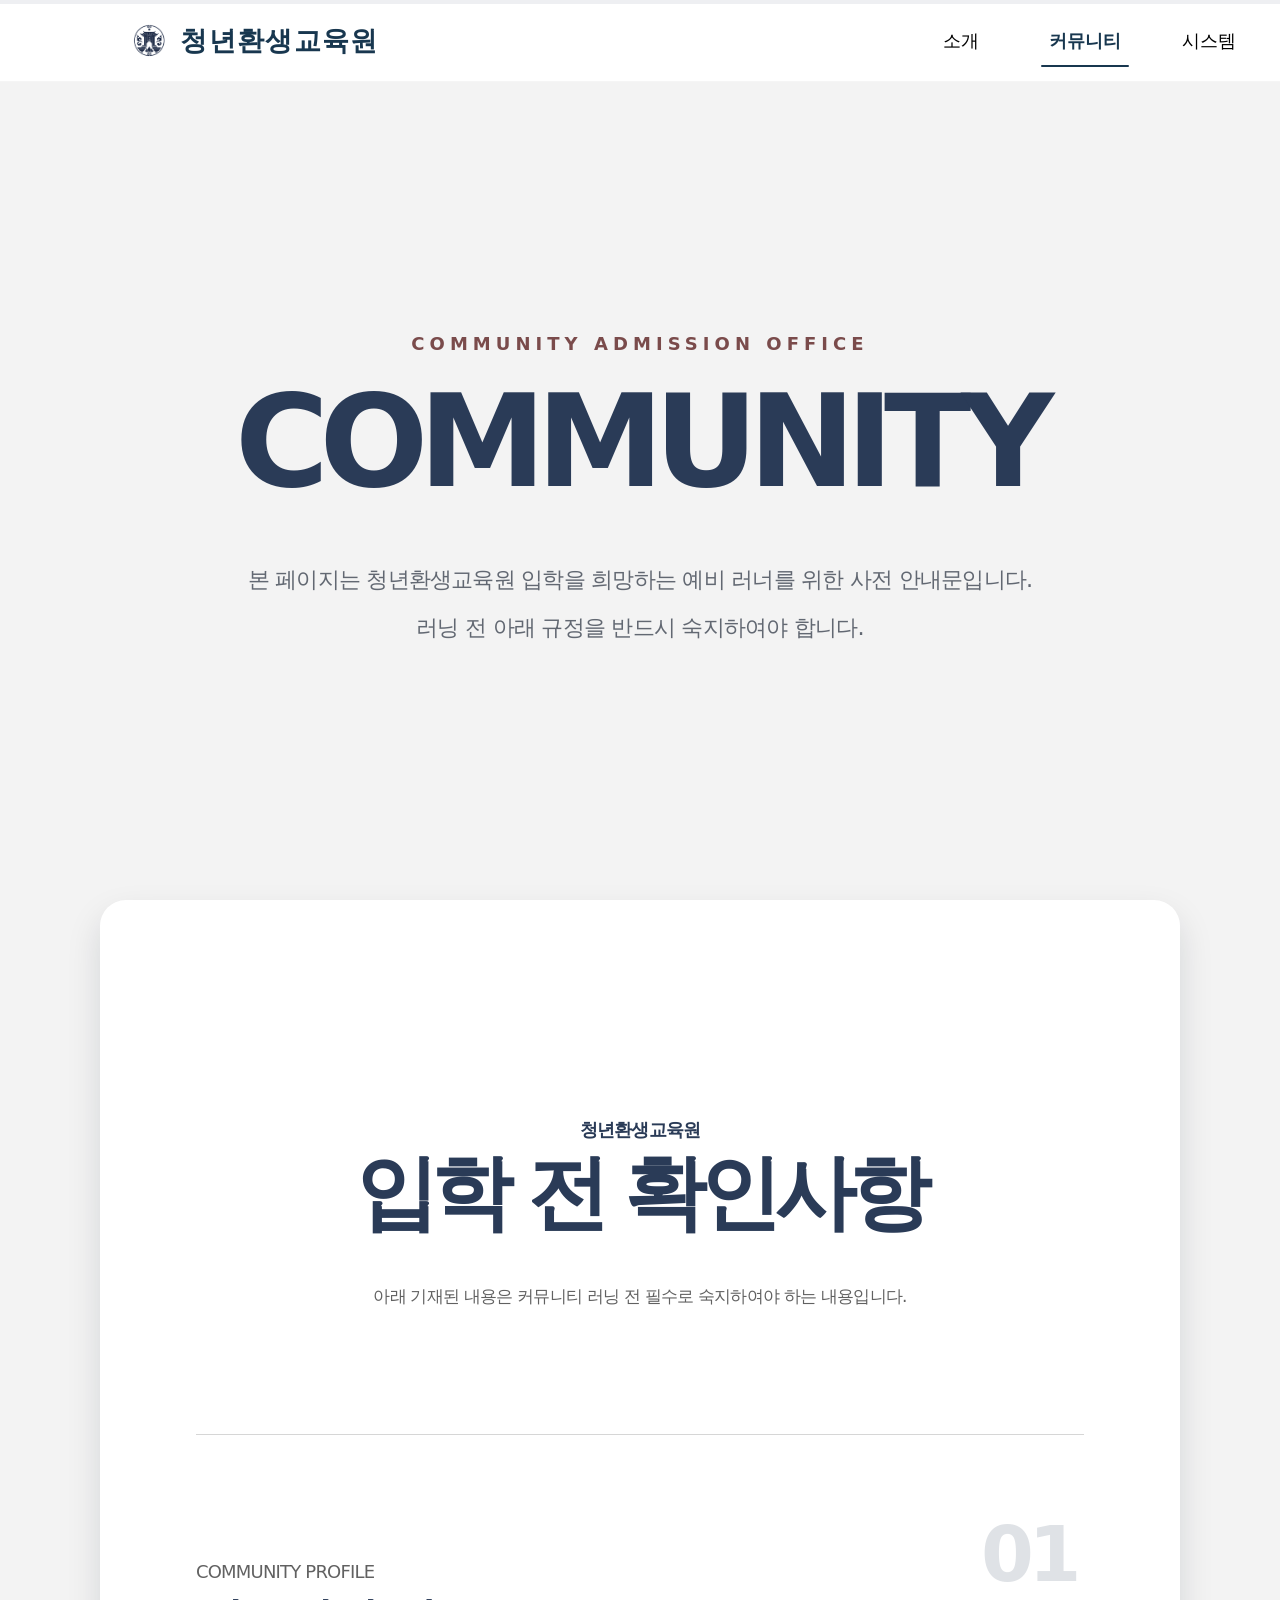
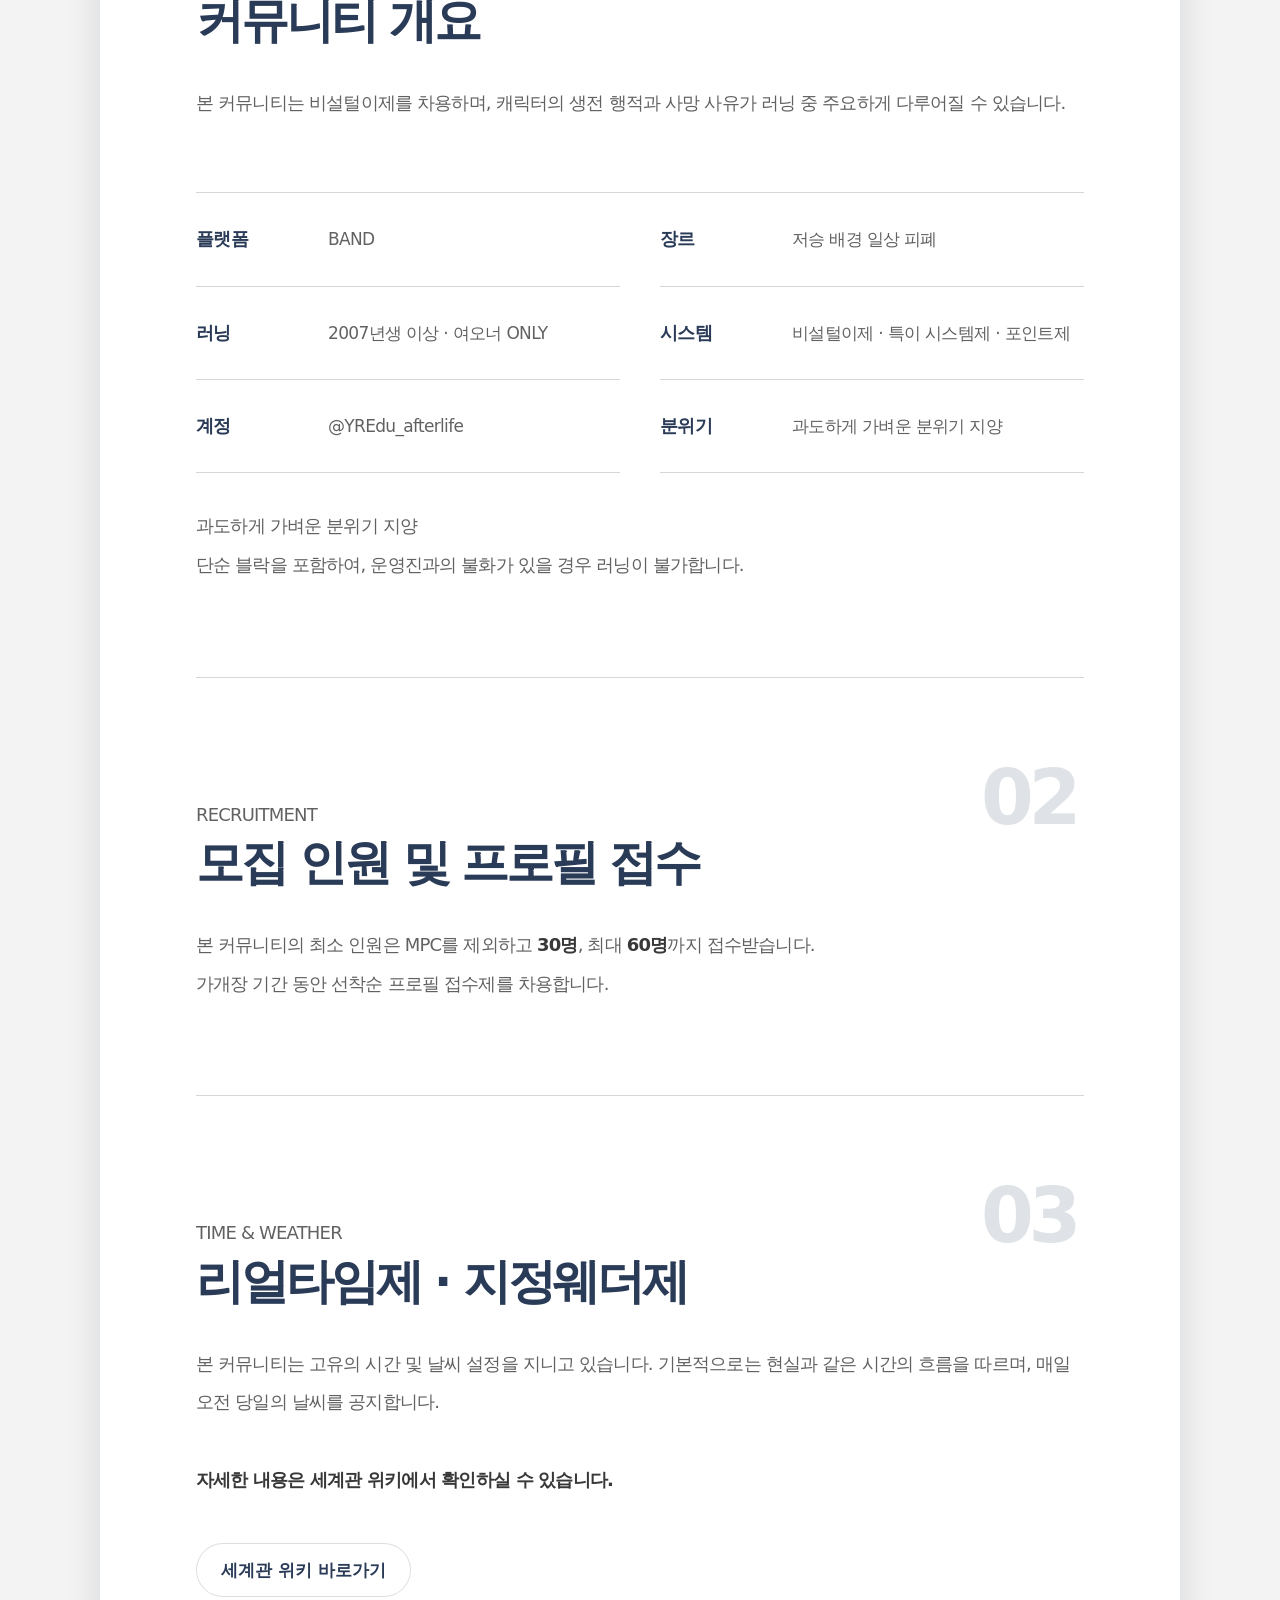
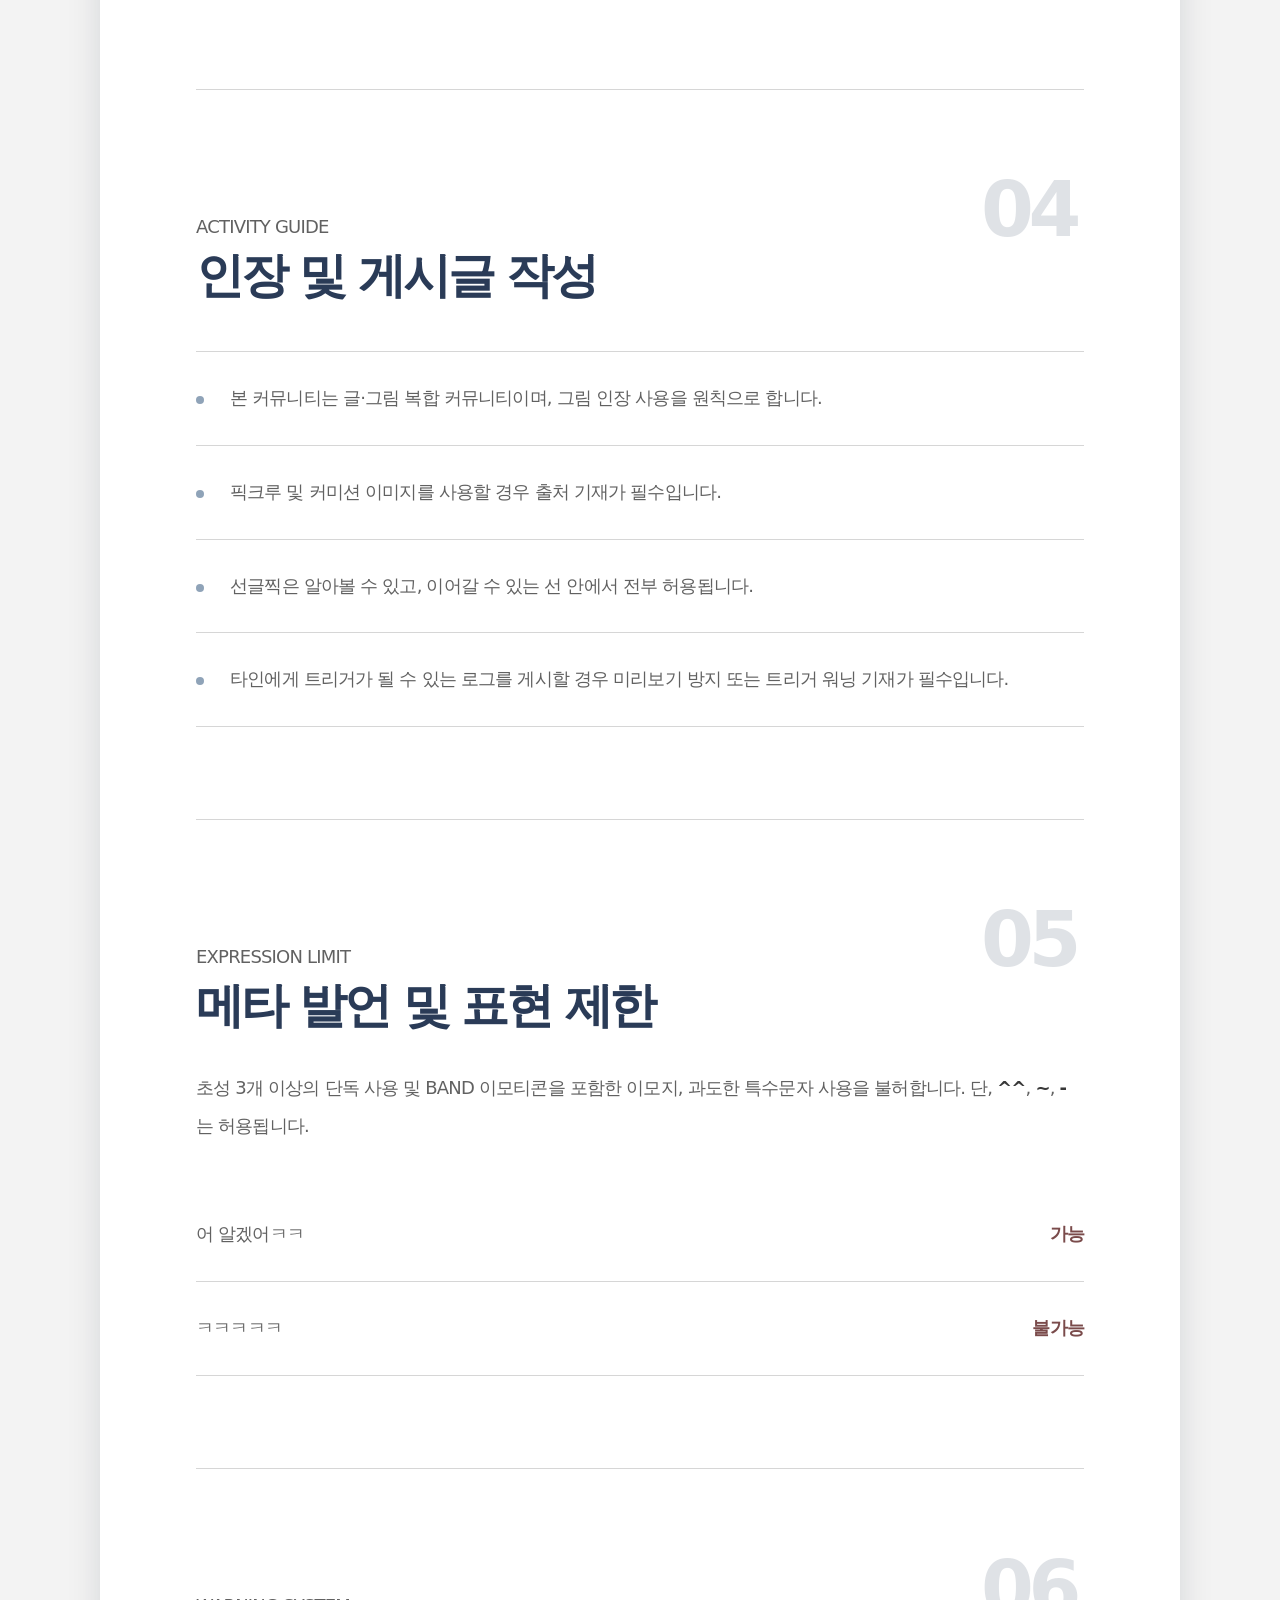
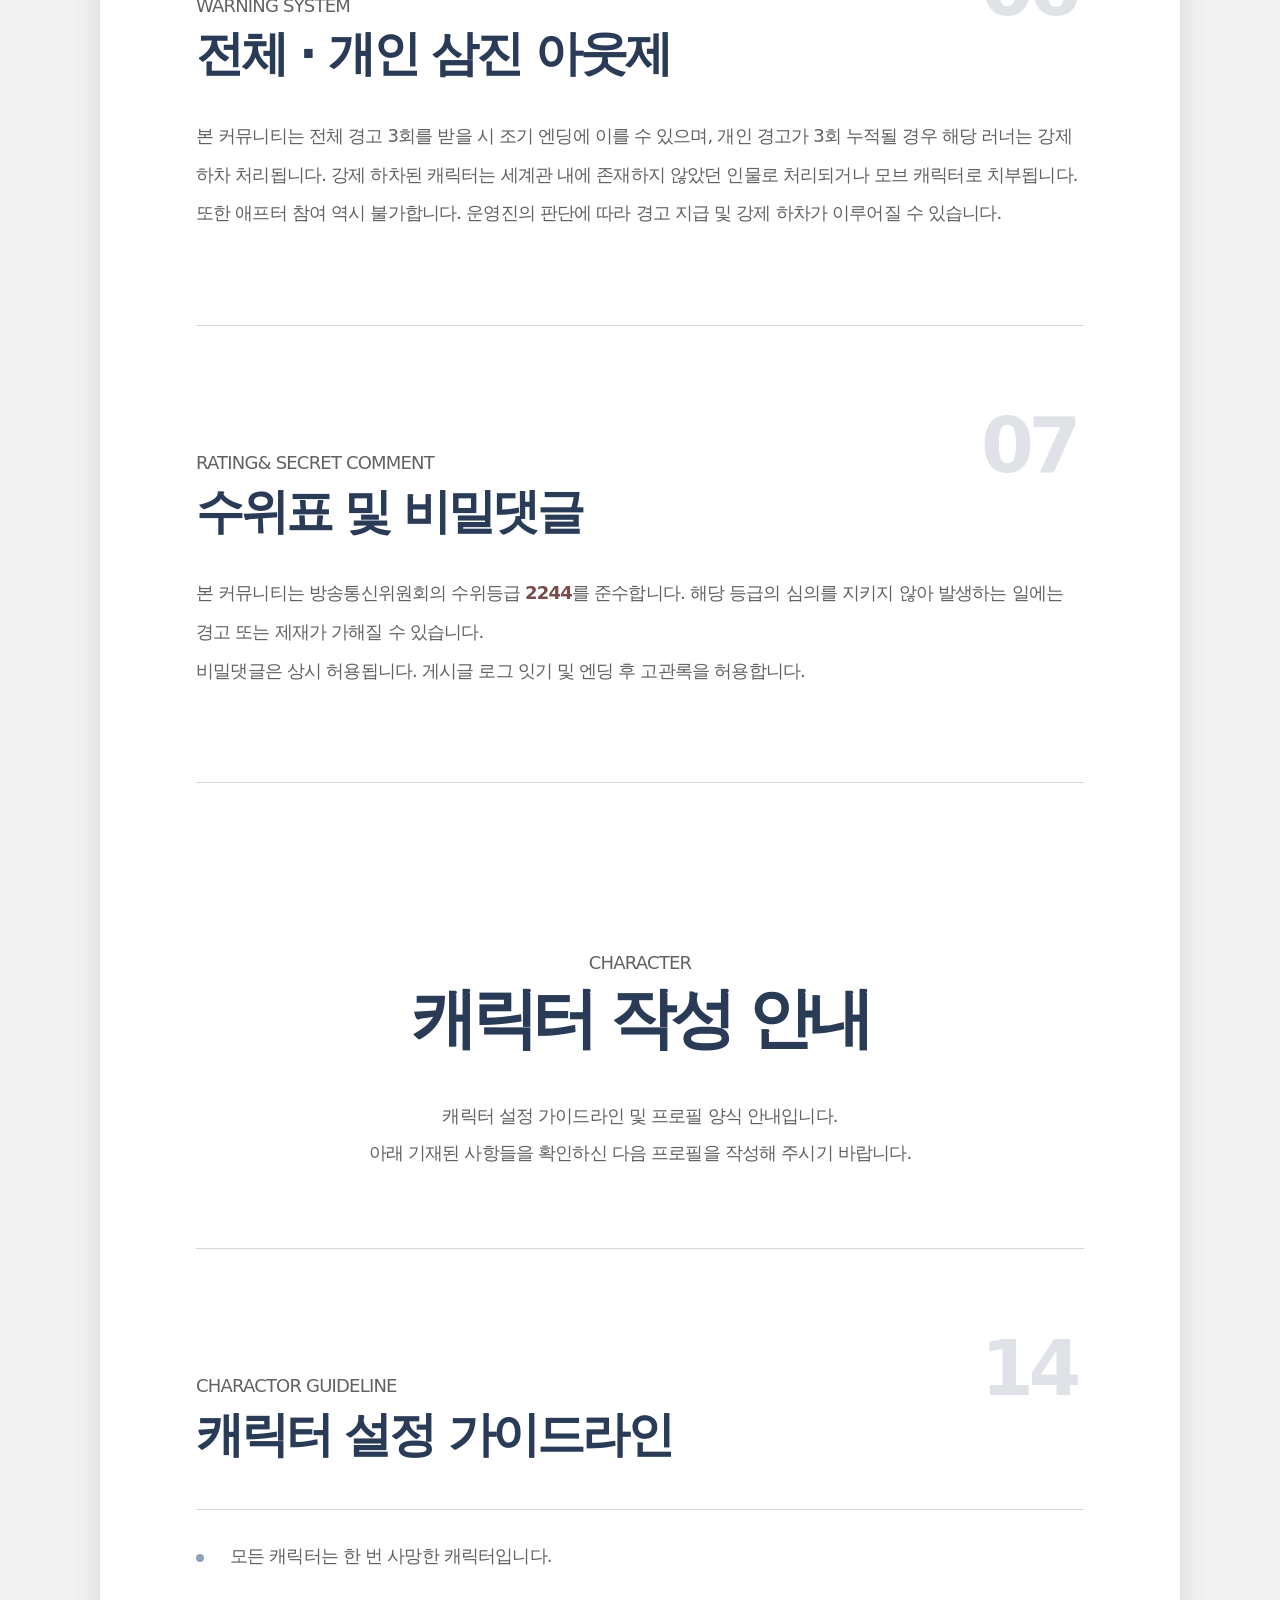
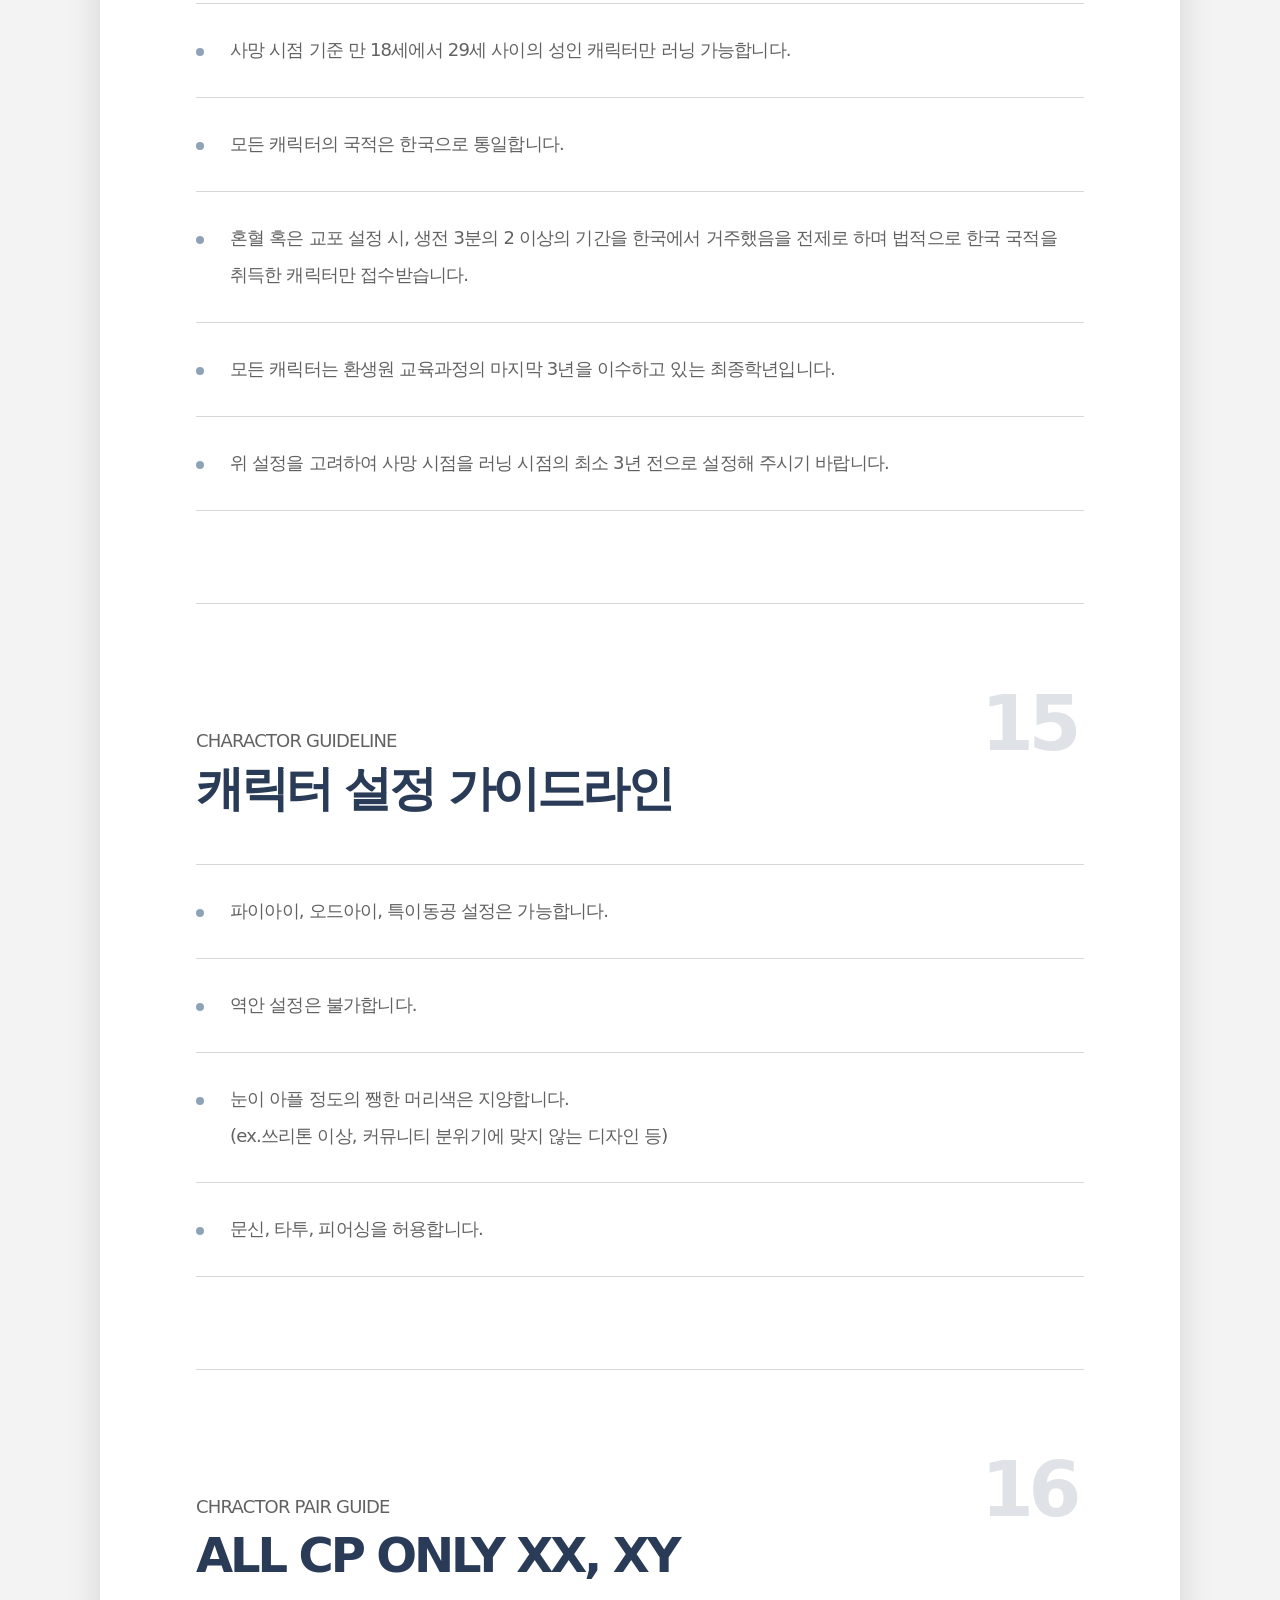
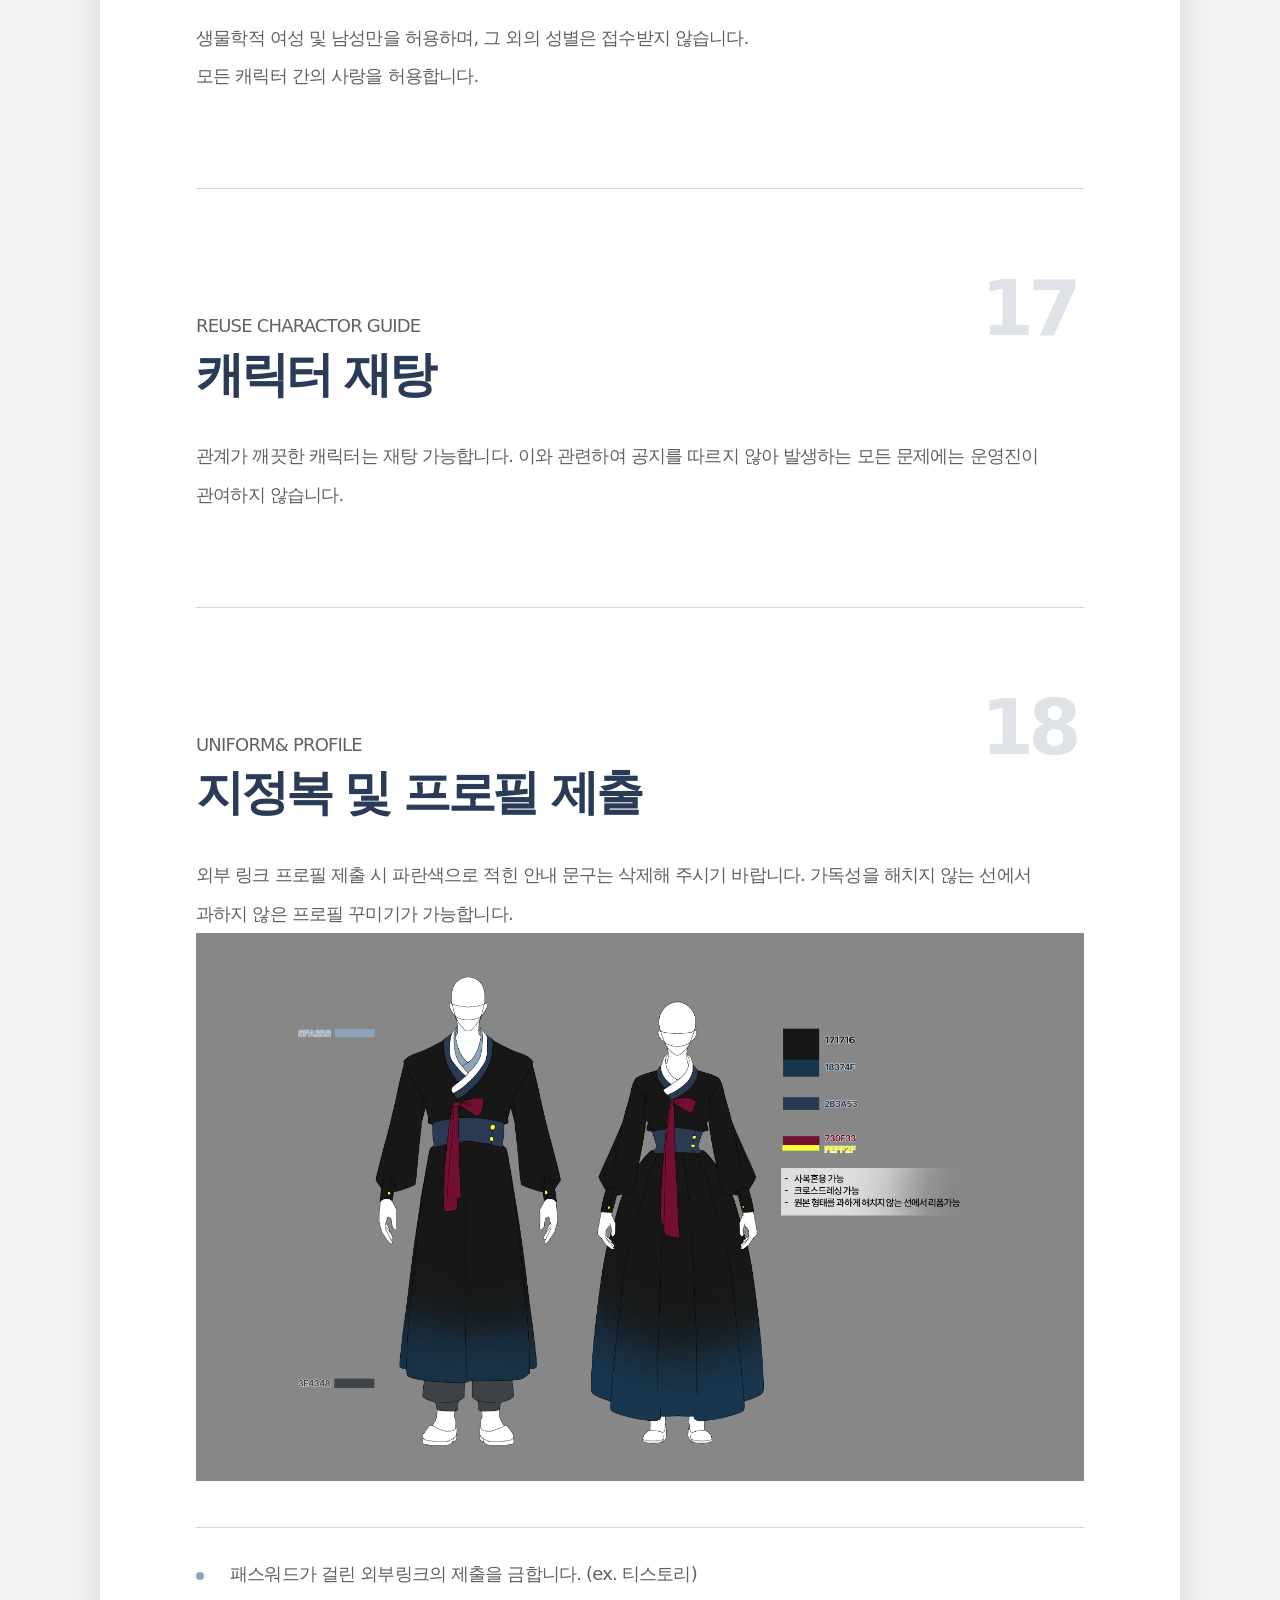
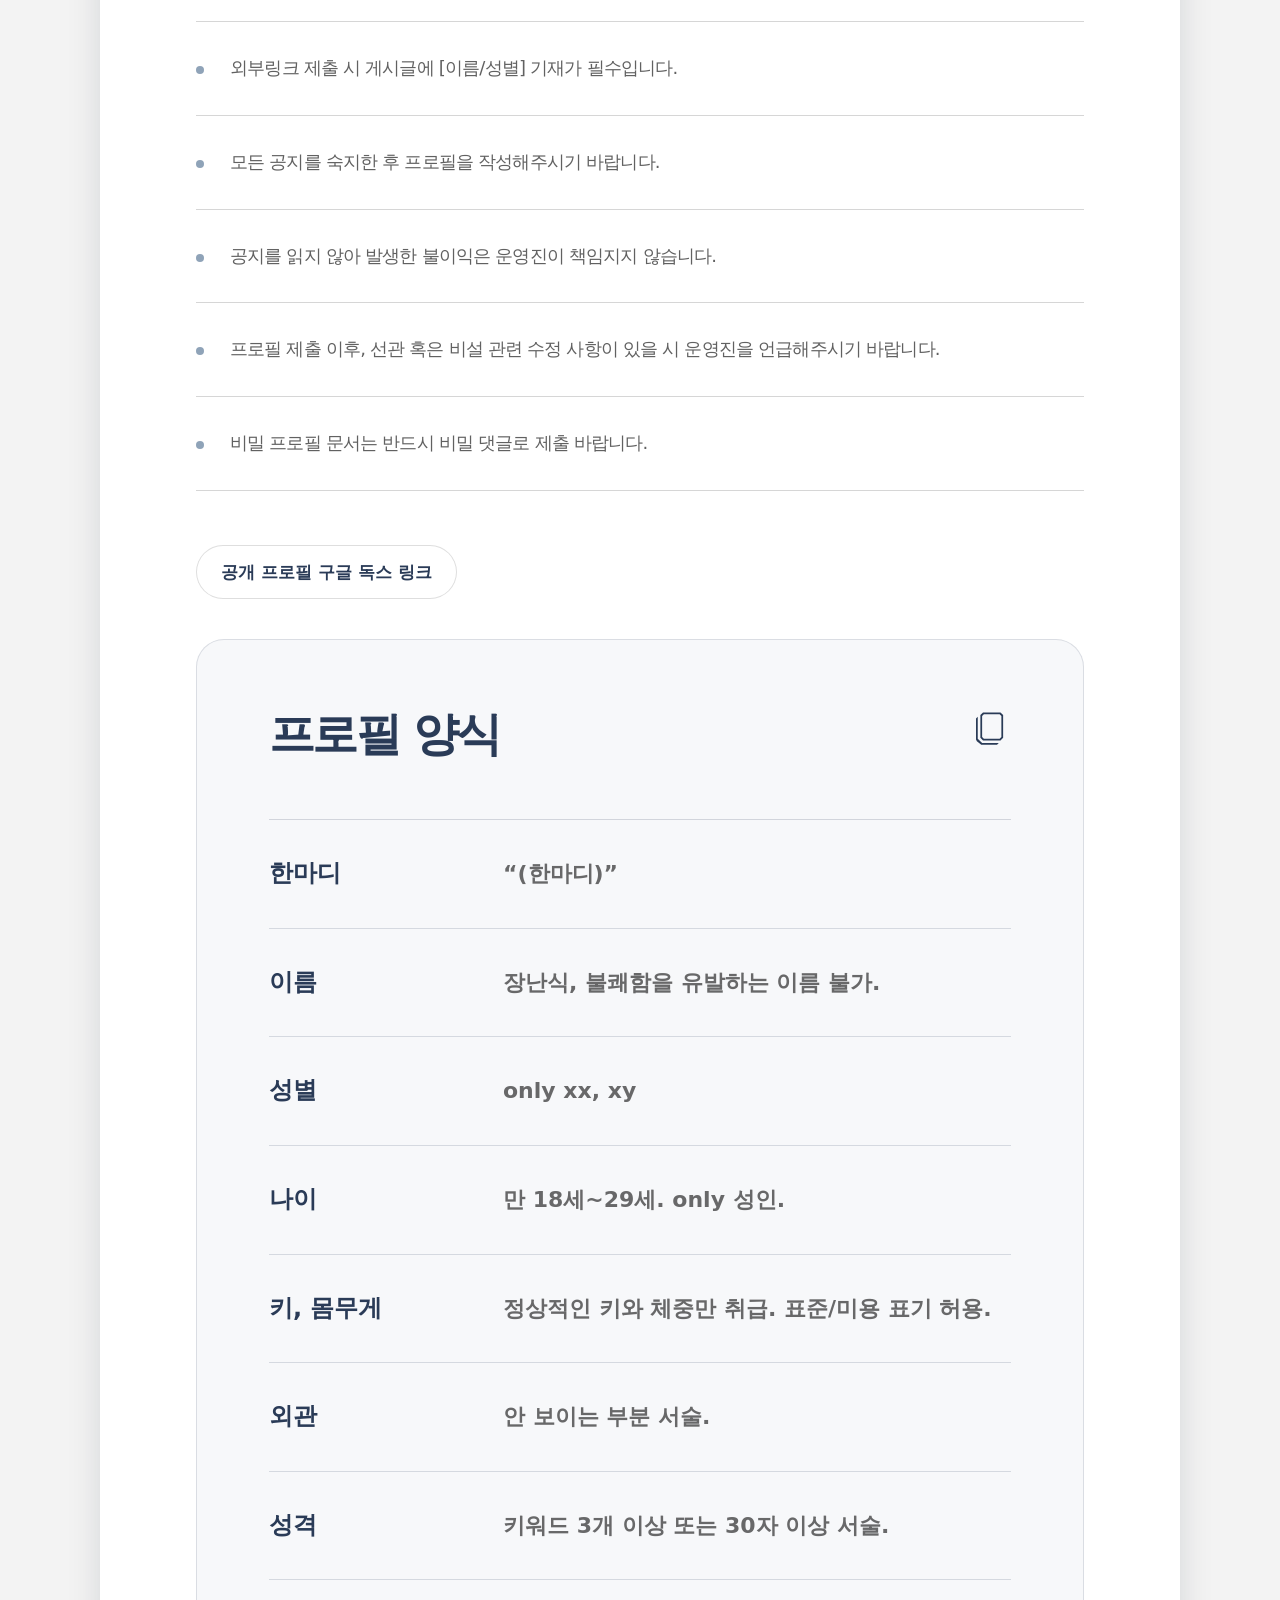
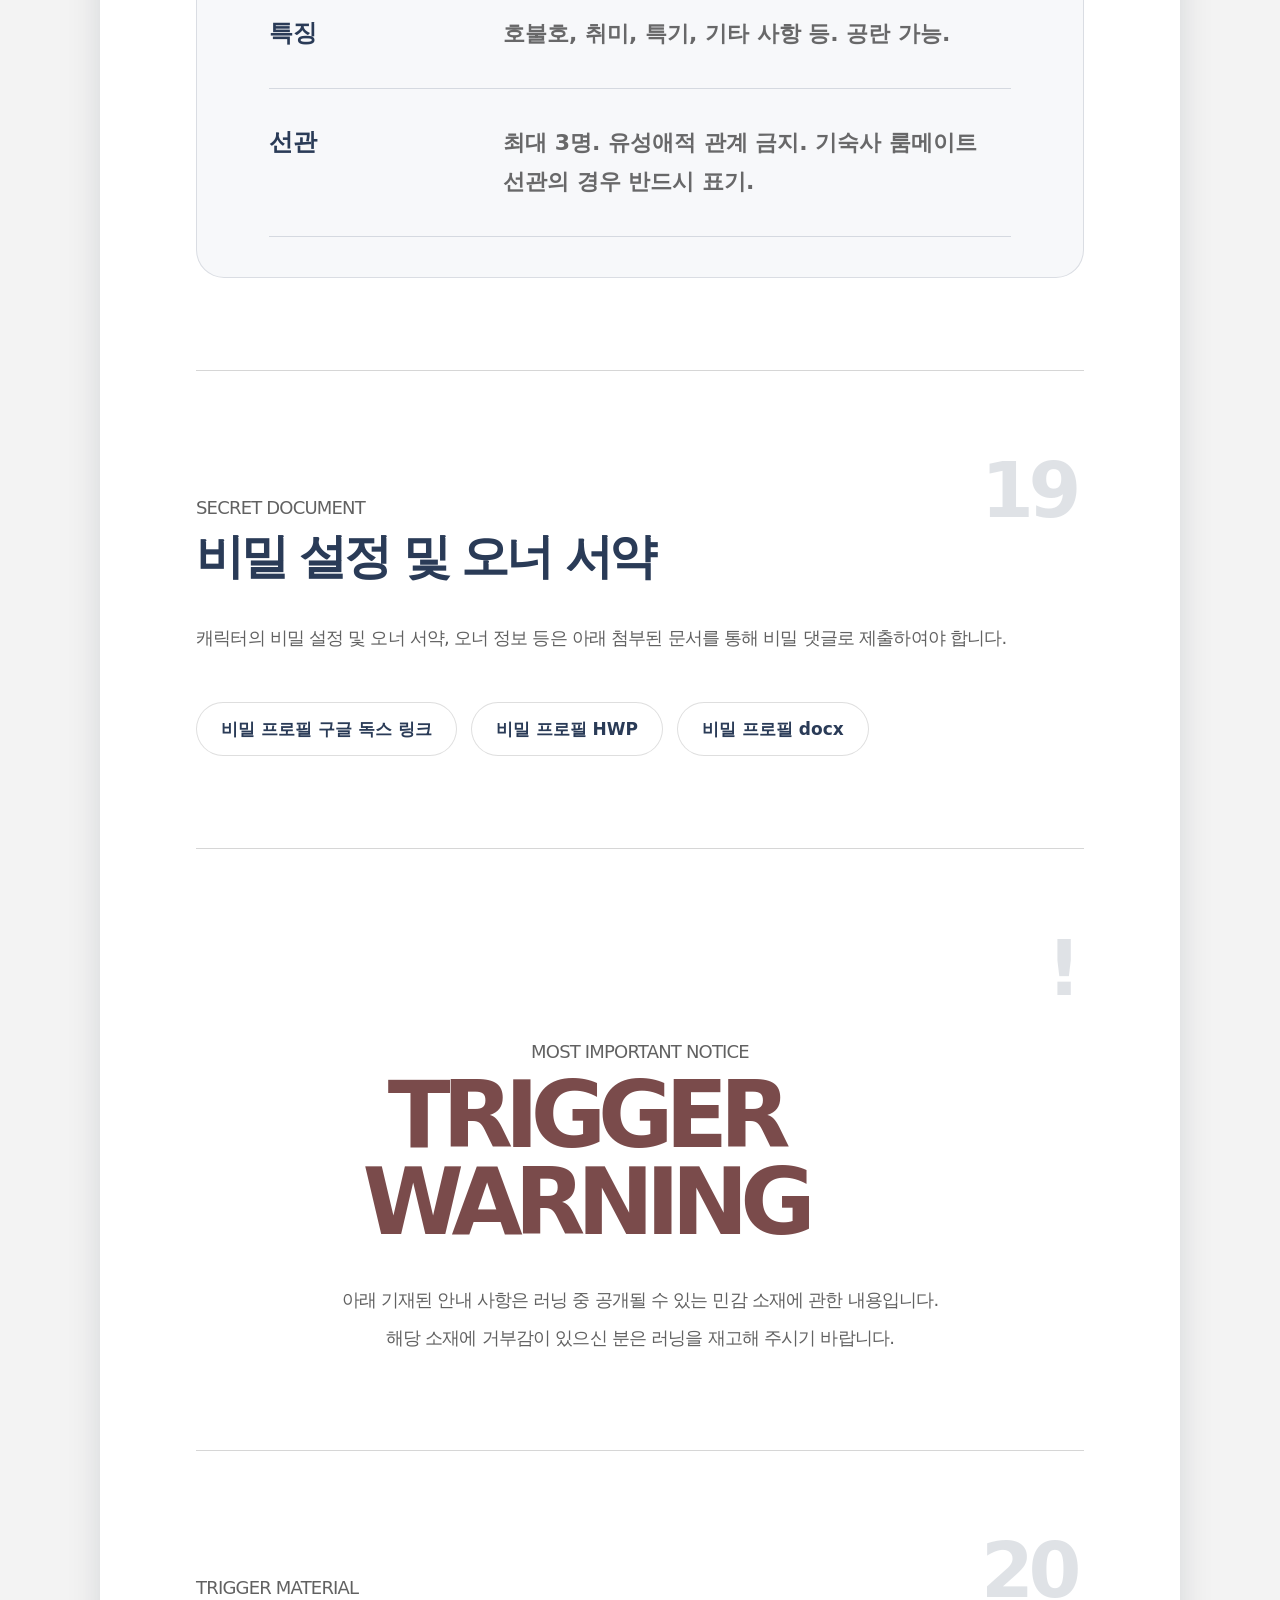
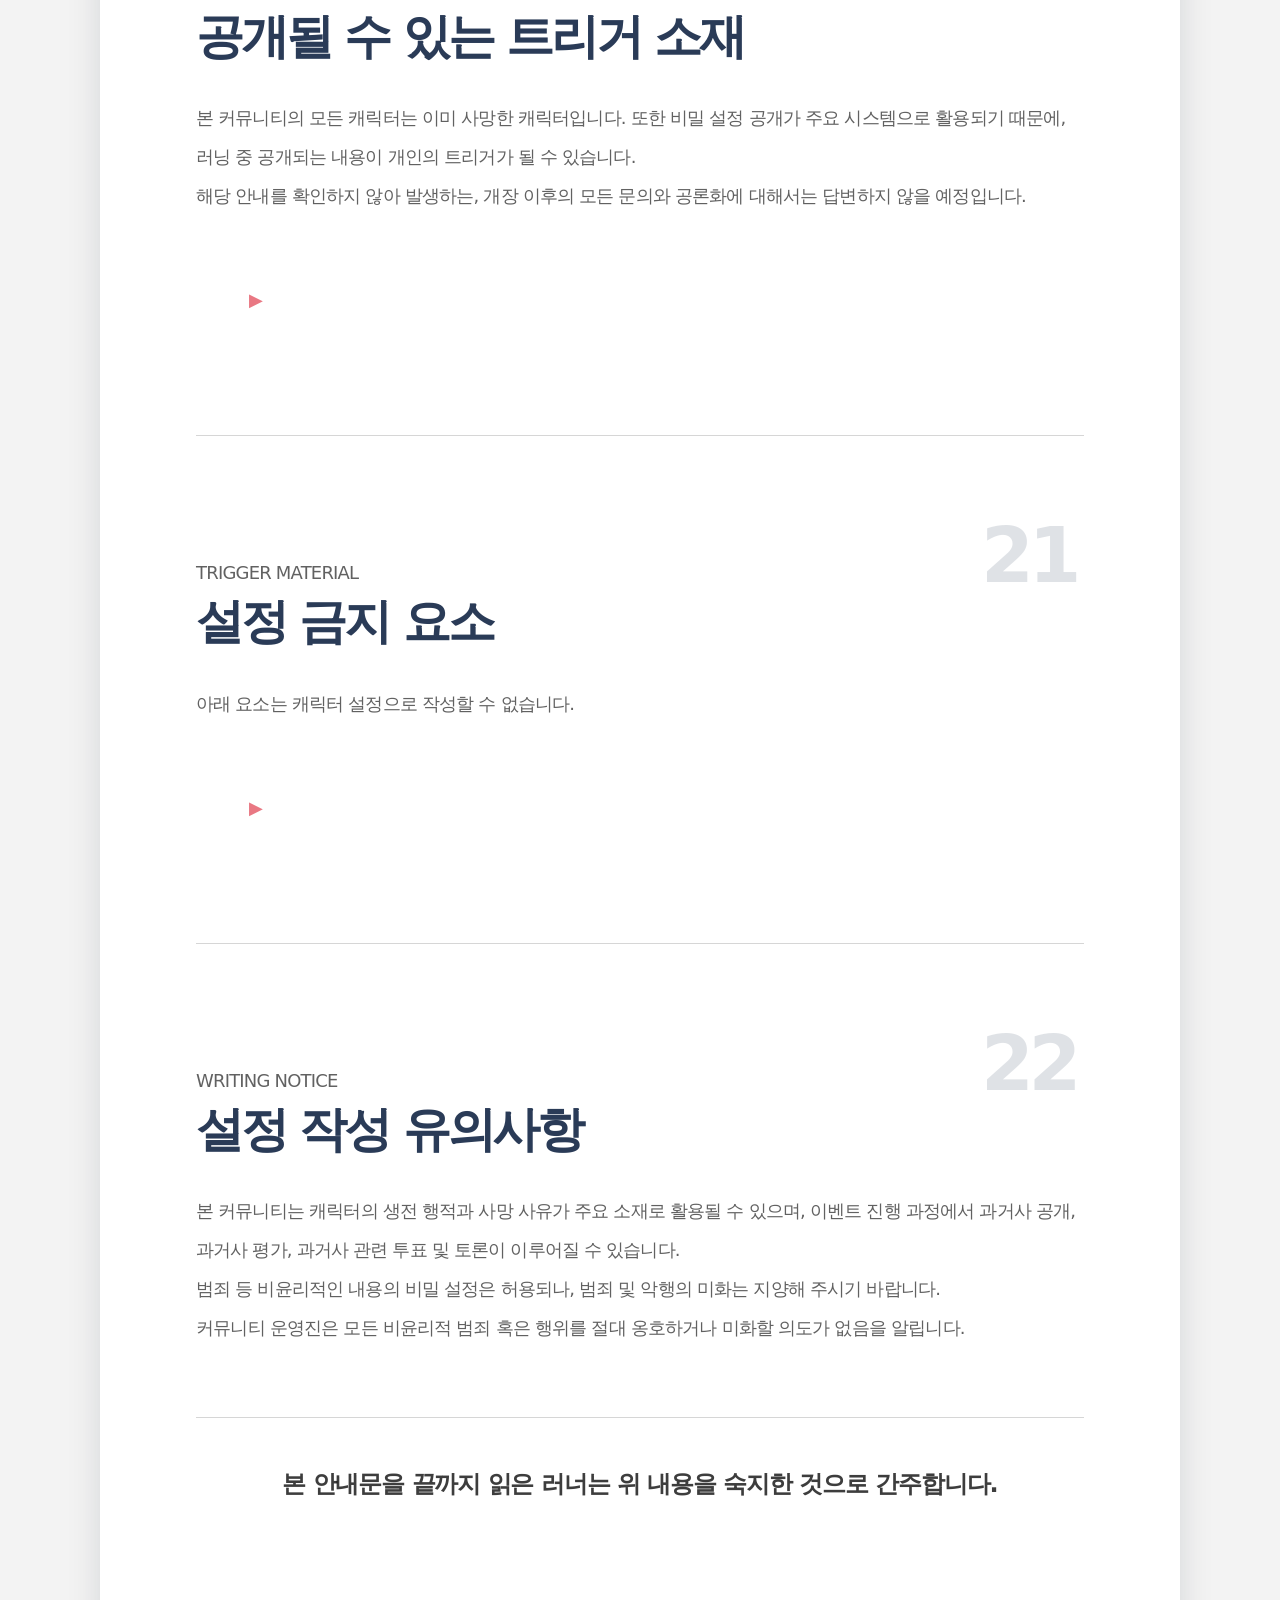
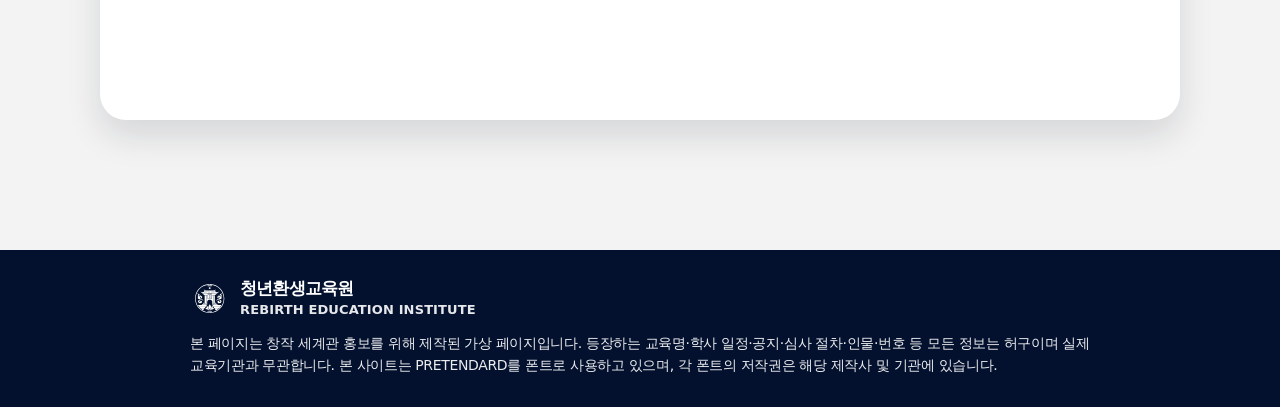
==== commit 64e83c06: "update site" ====
--- a/index1.html
+++ b/index1.html
@@ -134,6 +134,15 @@
             <br />
             <strong>자세한 내용은 세계관 위키에서 확인하실 수 있습니다.</strong>
           </p>
+          <div class="button-list">
+            <a
+              class="link-button"
+              href="https://rebirthwikipage.vercel.app/"
+              target="_blank"
+              rel="noopener noreferrer"
+              >세계관 위키 바로가기
+            </a>
+          </div>
         </section>
 
         <!-- 04. 활동 가이드 -->
@@ -287,7 +296,7 @@
             바랍니다. 가독성을 해치지 않는 선에서 과하지 않은 프로필 꾸미기가
             가능합니다.
           </p>
-
+          <img alt="지정복" src="img\환생원 자료 모음\지정복.png" />
           <ul class="text-list">
             <li>패스워드가 걸린 외부링크의 제출을 금합니다. (ex. 티스토리)</li>
             <li>외부링크 제출 시 게시글에 [이름/성별] 기재가 필수입니다.</li>
@@ -302,67 +311,94 @@
             <li>비밀 프로필 문서는 반드시 비밀 댓글로 제출 바랍니다.</li>
           </ul>
 
-          <div class="button-list">
-            <a
-              class="link-button"
-              href="#https://docs.google.com/document/d/1cFD_CWrmO6_B1aEL9unqyASZnwdk2zMCy4dq3liwV6I/edit?tab=t.0"
-              >공개 프로필 구글 독스 링크
-            </a>
-          </div>
-
-          <div class="form-box">
-            <h4>프로필 양식</h4>
-
-            <dl class="template-list" id="profile-template">
-              <div class="template-row">
-                <dt>한마디</dt>
-                <dd>“(한마디)”</dd>
+          <!-- =======================================================
+     PROFILE TEMPLATE: 프로필 양식
+     ======================================================= -->
+          <section class="profile-area">
+            <div class="profile-link-area">
+              <a
+                class="link-button"
+                href="#"
+                target="_blank"
+                rel="noopener noreferrer"
+              >
+                공개 프로필 구글 독스 링크
+              </a>
+            </div>
+
+            <article class="profile-template">
+              <header class="profile-template__head">
+                <h2>프로필 양식</h2>
+
+                <div class="profile-template__action">
+                  <button
+                    class="profile-template__copy"
+                    type="button"
+                    aria-label="프로필 양식 복사"
+                  >
+                    <img
+                      src="img\환생원 자료 모음\icon_2A3B57.svg"
+                      alt="프로필 양식 복사 아이콘"
+                    />
+                  </button>
+
+                  <p class="profile-template__toast" aria-live="polite">
+                    복사되었습니다.
+                  </p>
+                </div>
+              </header>
+
+              <div class="profile-template__table">
+                <div class="profile-template__row">
+                  <strong>한마디</strong>
+                  <span>“(한마디)”</span>
+                </div>
+
+                <div class="profile-template__row">
+                  <strong>이름</strong>
+                  <span>장난식, 불쾌함을 유발하는 이름 불가.</span>
+                </div>
+
+                <div class="profile-template__row">
+                  <strong>성별</strong>
+                  <span>only xx, xy</span>
+                </div>
+
+                <div class="profile-template__row">
+                  <strong>나이</strong>
+                  <span>만 18세~29세. only 성인.</span>
+                </div>
+
+                <div class="profile-template__row">
+                  <strong>키, 몸무게</strong>
+                  <span>정상적인 키와 체중만 취급. 표준/미용 표기 허용.</span>
+                </div>
+
+                <div class="profile-template__row">
+                  <strong>외관</strong>
+                  <span>안 보이는 부분 서술.</span>
+                </div>
+
+                <div class="profile-template__row">
+                  <strong>성격</strong>
+                  <span>키워드 3개 이상 또는 30자 이상 서술.</span>
+                </div>
+
+                <div class="profile-template__row">
+                  <strong>특징</strong>
+                  <span>호불호, 취미, 특기, 기타 사항 등. 공란 가능.</span>
+                </div>
+
+                <div class="profile-template__row">
+                  <strong>선관</strong>
+                  <span>
+                    최대 3명. 유성애적 관계 금지. 기숙사 룸메이트 선관의 경우
+                    반드시 표기.
+                  </span>
+                </div>
               </div>
-
-              <div class="template-row">
-                <dt>이름</dt>
-                <dd>장난식, 불쾌함을 유발하는 이름 불가.</dd>
-              </div>
-
-              <div class="template-row">
-                <dt>성별</dt>
-                <dd>only xx, xy</dd>
-              </div>
-
-              <div class="template-row">
-                <dt>나이</dt>
-                <dd>만 18세~29세. only 성인.</dd>
-              </div>
-
-              <div class="template-row">
-                <dt>키, 몸무게</dt>
-                <dd>정상적인 키와 체중만 취급. 표준/미용 표기 허용.</dd>
-              </div>
-
-              <div class="template-row">
-                <dt>외관</dt>
-                <dd>안 보이는 부분 서술.</dd>
-              </div>
-
-              <div class="template-row">
-                <dt>성격</dt>
-                <dd>키워드 3개 이상 또는 30자 이상 서술.</dd>
-              </div>
-
-              <div class="template-row">
-                <dt>특징</dt>
-                <dd>호불호, 취미, 특기, 기타 사항 등. 공란 가능.</dd>
-              </div>
-
-              <div class="template-row">
-                <dt>선관</dt>
-                <dd>
-                  최대 3명. 유성애적 관계 금지. 기숙사 룸메이트 선관의 경우
-                  반드시 표기.
-                </dd>
-              </div>
-            </dl>
-          </div>
+            </article>
+          </section>
         </section>
 
         <!-- 19. 비밀 문서 -->
@@ -373,6 +409,31 @@
             캐릭터의 비밀 설정 및 오너 서약, 오너 정보 등은 아래 첨부된 문서를
             통해 비밀 댓글로 제출하여야 합니다.
           </p>
+
+          <div class="button-list">
+            <a
+              class="link-button"
+              target="_blank"
+              rel="noopener noreferrer"
+              href="https://docs.google.com/document/d/18-tE2NIBc7TgCpIII4oOBdynNlEYaG7W8QLBzrroWNs/edit?tab=t.ma4xkuw7uqk5#heading=h.oed3xjccf77o0"
+              >비밀 프로필 구글 독스 링크
+            </a>
+            <a
+              class="link-button"
+              href="img\환생원 자료 모음\환생원 비밀프로필_생전기록열람조서.hwp"
+              download
+            >
+              비밀 프로필 HWP
+            </a>
+
+            <a
+              class="link-button"
+              href="img\환생원 자료 모음\환생원 비밀프로필_생전기록열람조서 (1).docx"
+              download
+            >
+              비밀 프로필 docx
+            </a>
+          </div>
         </section>
 
         <!-- 트리거 워닝 시작: 여기부터 다크모드 전환 -->
@@ -390,10 +451,13 @@
           </p>
         </section>
 
-        <!-- 20. 트리거 소재 -->
+        <!-- =======================================================
+     TRIGGER: 트리거 소재 목록 열람
+     ======================================================= -->
         <section class="notice-section reveal" data-no="20">
-          <p class="text-label">TREIGGER MATERIAL</p>
+          <p class="text-label">TRIGGER MATERIAL</p>
           <h3>공개될 수 있는 트리거 소재</h3>
+
           <p>
             본 커뮤니티의 모든 캐릭터는 이미 사망한 캐릭터입니다. 또한 비밀 설정
             공개가 주요 시스템으로 활용되기 때문에, 러닝 중 공개되는 내용이
@@ -404,6 +468,7 @@
 
           <details class="toggle-box">
             <summary>트리거 소재 목록 열람</summary>
+
             <div class="toggle-content">
               사망, 자살, 자해, 사고사, 재난, 폭력, 상해, 학교폭력, 가정폭력,
               아동학대, 방임, 범죄, 범죄 피해, 차별, 혐오 표현, 욕설, 비속어,
@@ -415,12 +480,13 @@
 
         <!-- 21. 설정 금지 요소 -->
         <section class="notice-section reveal" data-no="21">
-          <p class="text-label">TREIGGER MATERIAL</p>
+          <p class="text-label">TRIGGER MATERIAL</p>
           <h3>설정 금지 요소</h3>
           <p>아래 요소는 캐릭터 설정으로 작성할 수 없습니다.</p>
 
           <details class="toggle-box">
             <summary>설정 금지 소재 열람</summary>
+
             <div class="toggle-content">
               성폭력 가해, 아동 대상 성범죄, 근친상간, 수간, 식인, 고문, 신체
               훼손 및 고어 중심 설정, 실존 범죄 및 실존 범죄자 기반 설정, 특정
@@ -459,7 +525,7 @@
         <section class="footer__top">
           <figure class="footer__mark">
             <img
-              src="img/환생원 자료 모음/로고.png"
+              src="img\환생원 자료 모음\로고.svg"
               alt="청년환생교육원 푸터 로고"
             />
           </figure>
--- a/styles2.css
+++ b/styles2.css
@@ -672,21 +672,237 @@
 }
 
 /* ---------------------------------------------------------
-   09. Profile Template
-   --------------------------------------------------------- */
-.template-list {
+   Profile Template
+   - 프로필 양식 / 구글독스 링크 버튼
+   --------------------------------------------------------- */
+
+.profile-area {
+  width: 100%;
+  max-width: none;
+  margin: 0;
+}
+
+.profile-link-area {
+  width: 100%;
+  margin-top: 54px;
+  margin-bottom: 40px;
+}
+
+.profile-link-area .link-button {
+  appearance: none;
+  display: inline-flex;
+  align-items: center;
+  justify-content: center;
+  min-height: 54px;
+  padding: 0 24px;
+  border: 1px solid rgba(0, 0, 0, 0.13);
+  border-radius: 999px;
+  background: rgba(255, 255, 255, 0.32);
+  color: var(--color-navy);
+  text-decoration: none;
+  font-family: inherit;
+  font-size: 17px;
+  font-weight: 600;
+  line-height: 1;
+  cursor: pointer;
+  transition:
+    background 0.2s ease,
+    border-color 0.2s ease,
+    transform 0.2s ease,
+    box-shadow 0.2s ease;
+}
+
+.profile-link-area .link-button:hover,
+.profile-link-area .link-button:focus-visible {
+  background: rgba(255, 255, 255, 0.72);
+  border-color: rgba(0, 0, 0, 0.22);
+  transform: translateY(-2px);
+  box-shadow: 0 12px 24px rgba(31, 44, 67, 0.08);
+}
+
+.profile-template {
+  width: 100%;
+  max-width: none;
+  padding: 68px 72px 40px;
+  border: 1px solid rgba(42, 59, 87, 0.14);
+  border-radius: 28px;
+  background: #f7f8fa;
+}
+
+.profile-template__head {
+  display: flex;
+  align-items: flex-start;
+  justify-content: space-between;
+  gap: 24px;
+  margin-bottom: 58px;
+}
+
+.profile-template__head h2 {
+  margin: 0;
+  color: #2a3b57;
+  font-size: 46px;
+  font-weight: 800;
+  line-height: 1.15;
+  letter-spacing: -0.055em;
+}
+
+.profile-template__icon {
+  width: 65px;
+  height: 65px;
+  margin: 0;
+  display: flex;
+  align-items: center;
+  justify-content: center;
+}
+
+.profile-template__icon img {
+  display: block;
+  width: 80%;
+  height: 80%;
+  object-fit: contain;
+}
+
+.profile-template__table {
+  border-top: 1px solid rgba(42, 59, 87, 0.18);
+}
+
+.profile-template__row {
   display: grid;
-  gap: 0;
-  margin-top: 40px;
-  border-top: 1px solid var(--color-line);
-}
-
-.template-row {
-  display: grid;
-  grid-template-columns: 160px minmax(0, 1fr);
-  gap: 28px;
-  padding: 24px 0;
-  border-bottom: 1px solid var(--color-line);
+  grid-template-columns: 180px 1fr;
+  gap: 54px;
+  padding: 34px 0;
+  border-bottom: 1px solid rgba(42, 59, 87, 0.16);
+}
+
+.profile-template__row strong {
+  color: #2a3b57;
+  font-size: 24px;
+  font-weight: 800;
+  line-height: 1.6;
+}
+
+.profile-template__row span {
+  color: rgba(0, 0, 0, 0.58);
+  font-size: 22px;
+  font-weight: 600;
+  line-height: 1.8;
+}
+
+/* ---------------------------------------------------------
+   Profile Template Copy Toast
+   - 복사 완료 안내 문구 위치 조정
+   --------------------------------------------------------- */
+
+.profile-template {
+  position: relative;
+}
+
+.profile-template__action {
+  position: static;
+  flex: 0 0 auto;
+  display: flex;
+  align-items: center;
+  justify-content: center;
+}
+
+.profile-template__toast {
+  position: absolute;
+  top: 350px;
+  left: 50%;
+  z-index: 20;
+  min-width: 220px;
+  margin: 0;
+  padding: 18px 28px;
+  border-radius: 999px;
+  background: rgba(42, 59, 87, 0.96);
+  color: #ffffff;
+  font-size: 18px;
+  font-weight: 800;
+  line-height: 1;
+  text-align: center;
+  box-shadow:
+    0 18px 44px rgba(0, 0, 0, 0.24),
+    0 0 0 1px rgba(255, 255, 255, 0.24) inset;
+  opacity: 0;
+  visibility: hidden;
+  transform: translate(-50%, -10px) scale(0.94);
+  transition:
+    opacity 0.22s ease,
+    transform 0.22s cubic-bezier(0.16, 1, 0.3, 1),
+    visibility 0.22s ease;
+  pointer-events: none;
+}
+
+.profile-template__toast::before {
+  content: "✓";
+  display: inline-flex;
+  align-items: center;
+  justify-content: center;
+  width: 24px;
+  height: 24px;
+  margin-right: 8px;
+  border-radius: 50%;
+  background: #ffffff;
+  color: #2a3b57;
+  font-size: 15px;
+  font-weight: 900;
+  vertical-align: -1px;
+}
+
+.profile-template__toast.is-visible {
+  opacity: 1;
+  visibility: visible;
+  color: #ffffff;
+
+  transform: translate(-50%, 0) scale(1);
+}
+
+/* ---------------------------------------------------------
+   Profile Template Copy Icon Frame Remove
+   - 프로필 양식 복사 아이콘 사각 프레임 제거
+   --------------------------------------------------------- */
+
+.profile-template__action {
+  position: static;
+  flex: 0 0 auto;
+  display: flex;
+  align-items: center;
+  justify-content: center;
+}
+
+button.profile-template__copy {
+  all: unset;
+  width: 42px;
+  height: 42px;
+  display: flex;
+  align-items: center;
+  justify-content: center;
+  cursor: pointer;
+  line-height: 0;
+}
+
+button.profile-template__copy img {
+  display: block;
+  width: 100%;
+  height: 100%;
+  border: 0;
+  outline: 0;
+  box-shadow: none;
+  object-fit: contain;
+  pointer-events: none;
+}
+
+button.profile-template__copy:hover {
+  transform: translateY(-2px);
+}
+
+button.profile-template__copy:focus,
+button.profile-template__copy:focus-visible,
+button.profile-template__copy:active {
+  border: 0;
+  outline: 0;
+  background: transparent;
+  box-shadow: none;
 }
 
 /* ---------------------------------------------------------
@@ -735,6 +951,73 @@
   line-height: 2;
   letter-spacing: -0.045em;
   text-align: center;
+}
+
+/* ---------------------------------------------------------
+   Toggle Box
+   - 트리거 소재 / 설정 금지 소재 공통 열람 박스
+   --------------------------------------------------------- */
+
+.notice-section .toggle-box {
+  width: 100%;
+  margin-top: 42px;
+  padding: 0;
+  overflow: hidden;
+  border: 1px solid rgba(255, 255, 255, 0.22);
+  border-radius: 28px;
+  background: rgba(255, 255, 255, 0.02);
+}
+
+.notice-section .toggle-box summary {
+  height: 84px;
+  min-height: 84px;
+  padding: 0 52px;
+  display: flex;
+  align-items: center;
+  gap: 14px;
+  color: rgba(255, 255, 255, 0.88);
+  font-size: 22px;
+  font-weight: 800;
+  line-height: 1;
+  cursor: pointer;
+  list-style: none;
+}
+
+.notice-section .toggle-box summary::-webkit-details-marker {
+  display: none;
+}
+
+.notice-section .toggle-box summary::before {
+  content: "▶";
+  flex: 0 0 auto;
+  color: #e97883;
+  font-size: 18px;
+  line-height: 1;
+  transform: rotate(0deg);
+  transition: transform 0.24s cubic-bezier(0.16, 1, 0.3, 1);
+}
+
+.notice-section .toggle-box[open] summary::before {
+  transform: rotate(90deg);
+}
+
+.notice-section .toggle-content {
+  height: 0;
+  overflow: hidden;
+  opacity: 0;
+  transform: translateY(-4px);
+  padding: 0 52px;
+  color: rgba(255, 255, 255, 0.64);
+  font-size: 18px;
+  font-weight: 700;
+  line-height: 2.05;
+  letter-spacing: -0.03em;
+  will-change: height, opacity, transform;
+}
+
+.notice-section .toggle-box[open] .toggle-content {
+  margin-top: -10px;
+  padding: 0 52px 34px;
 }
 
 /* ---------------------------------------------------------
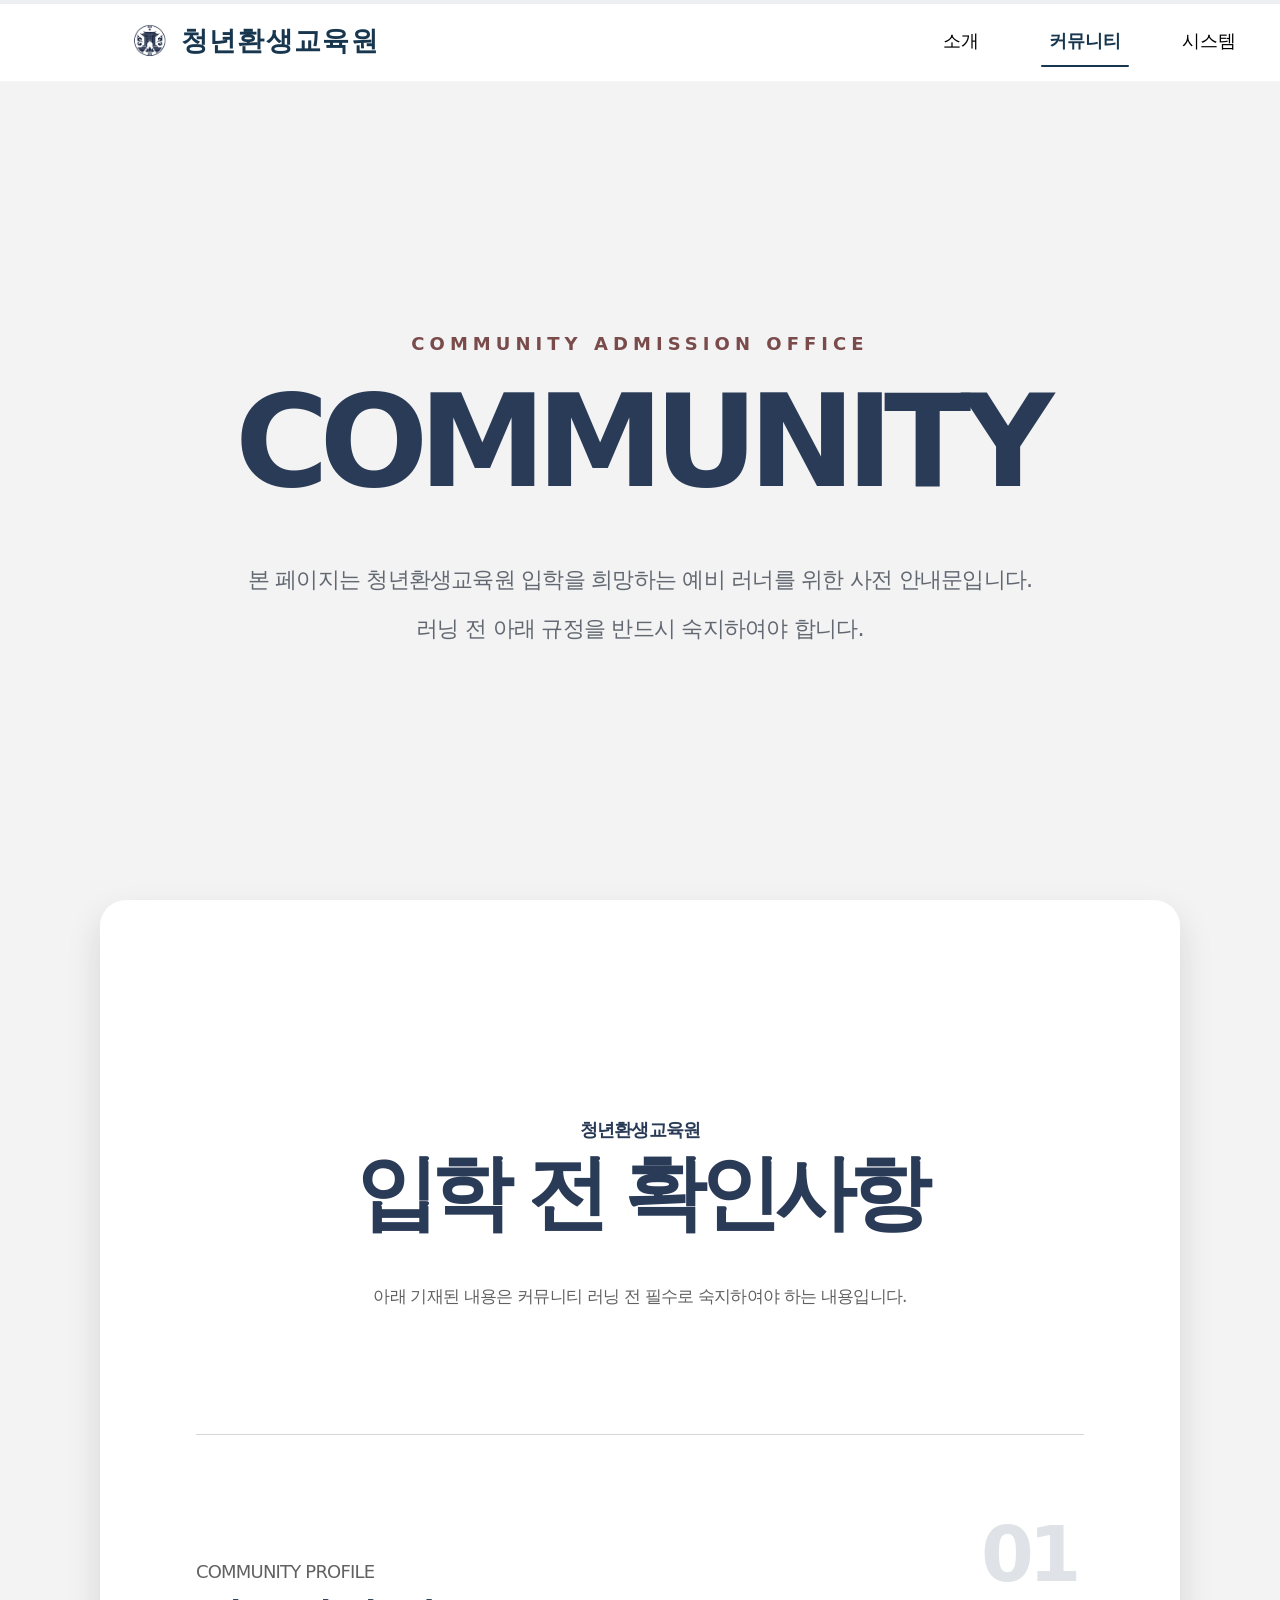
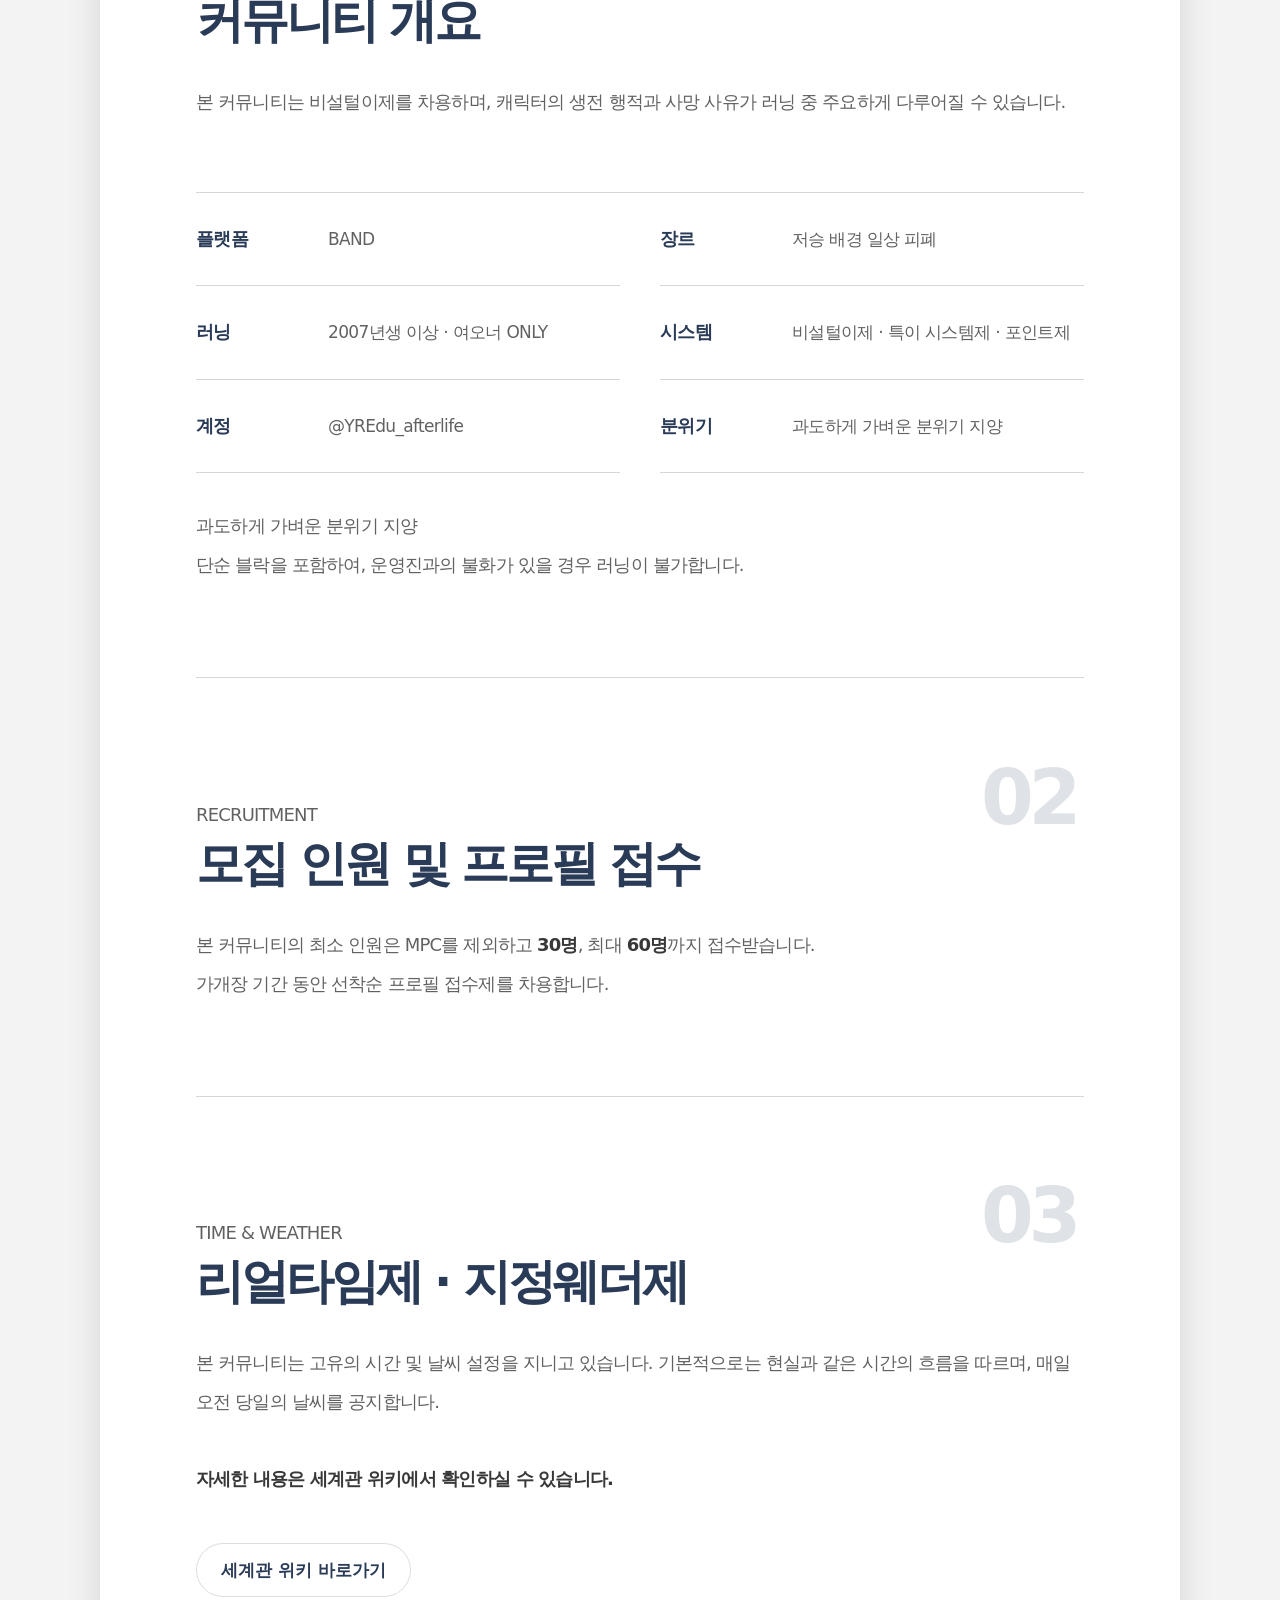
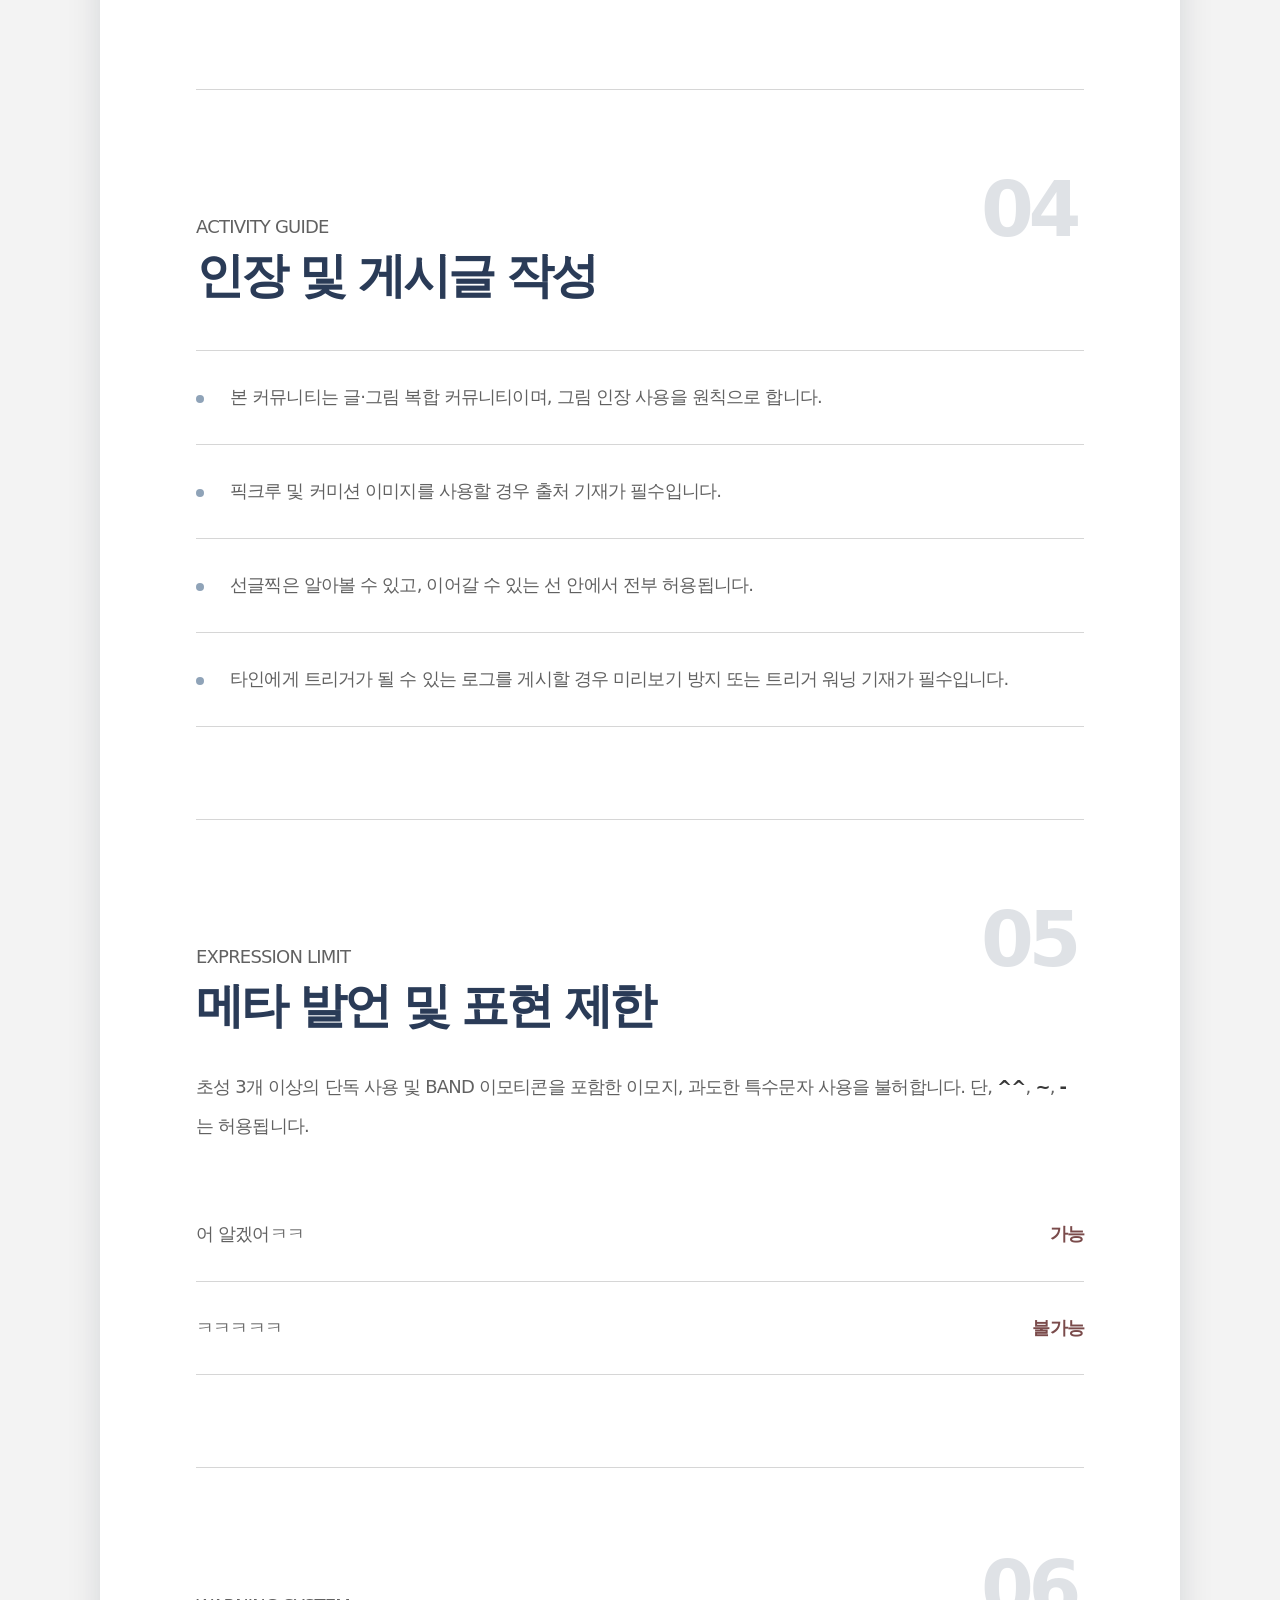
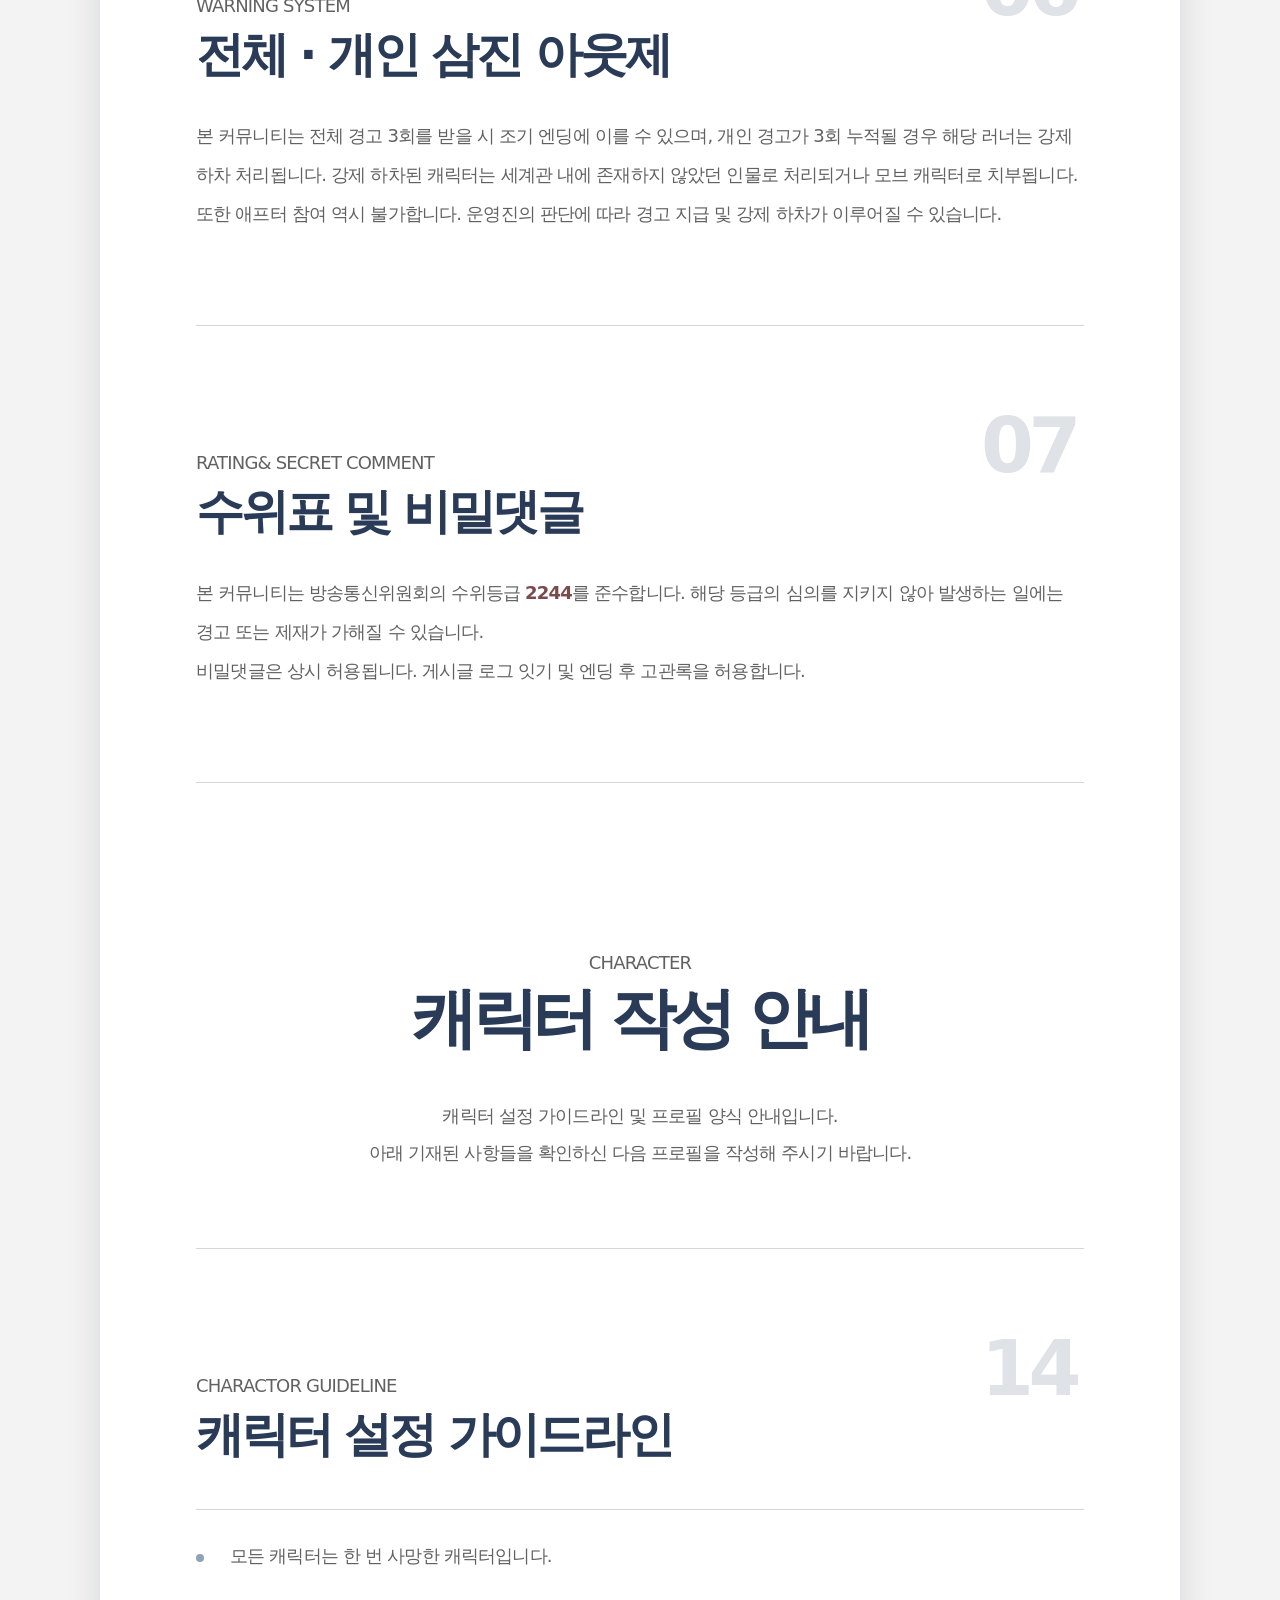
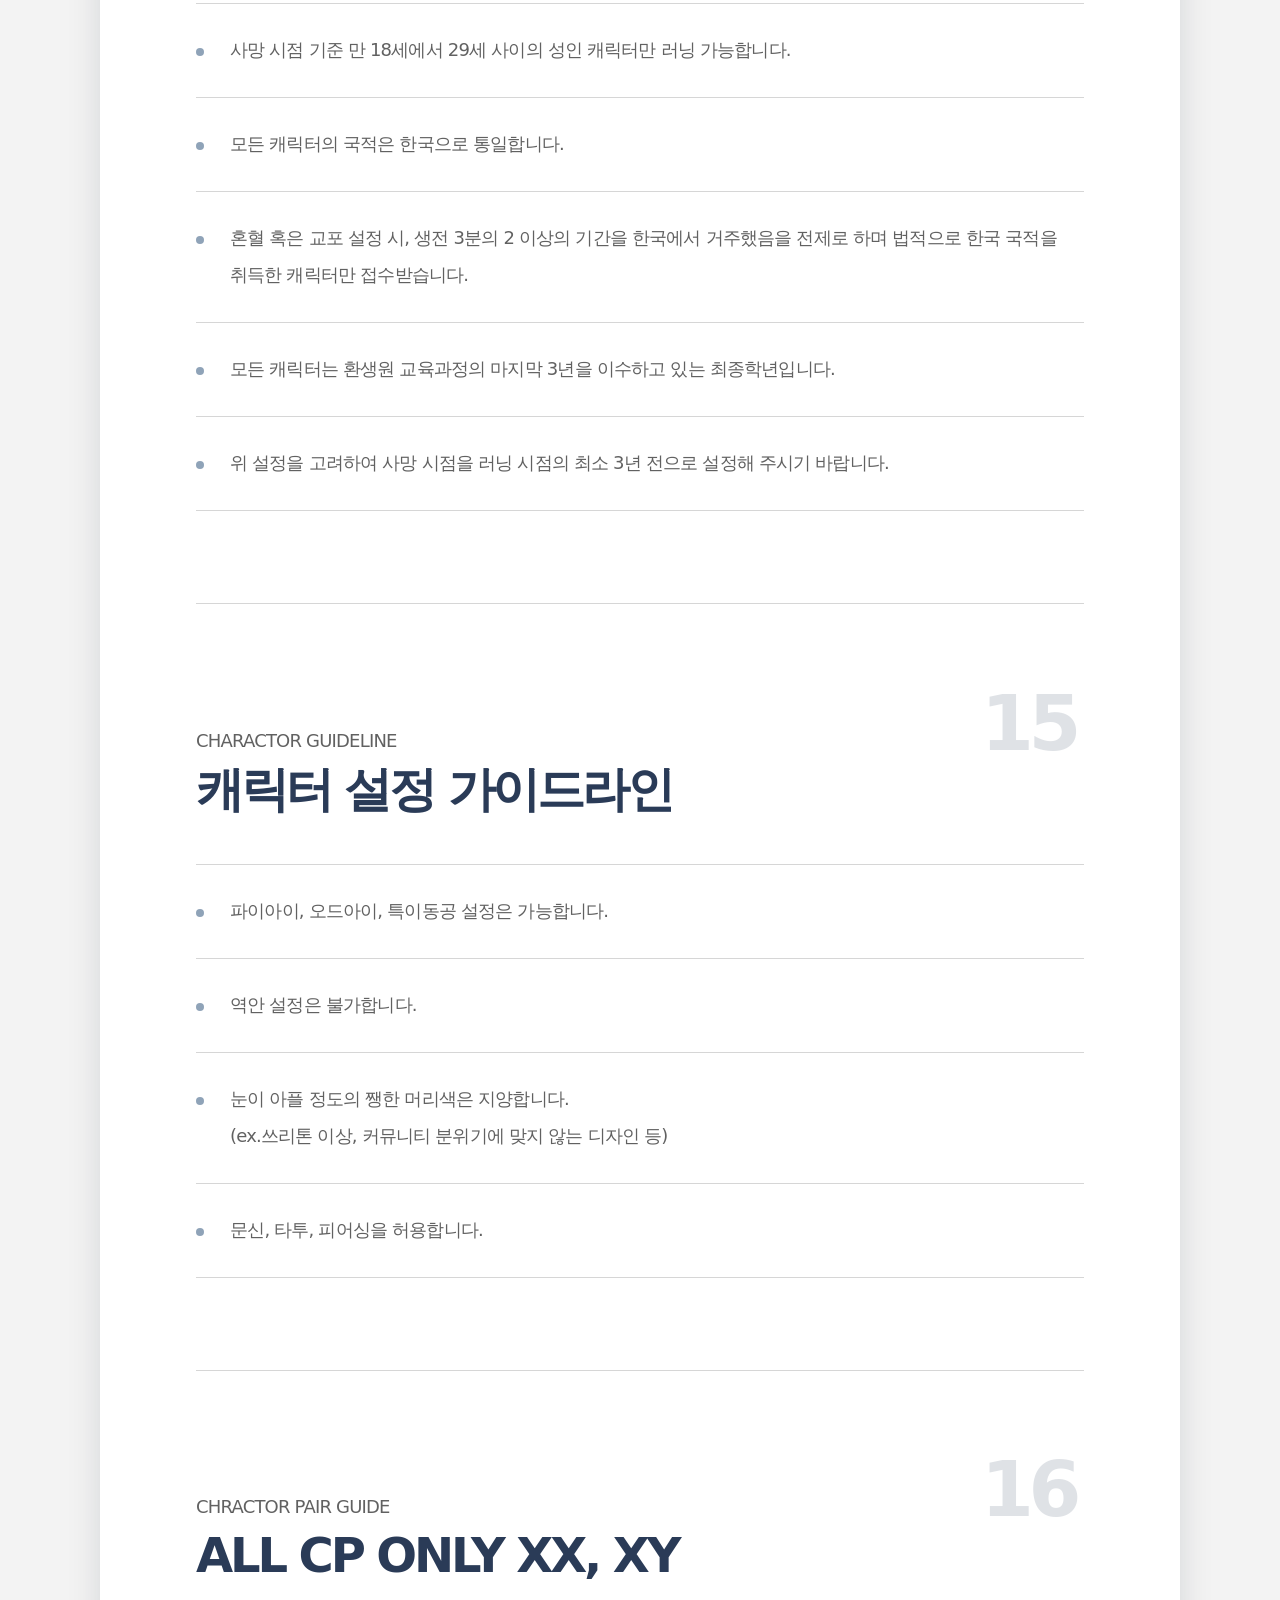
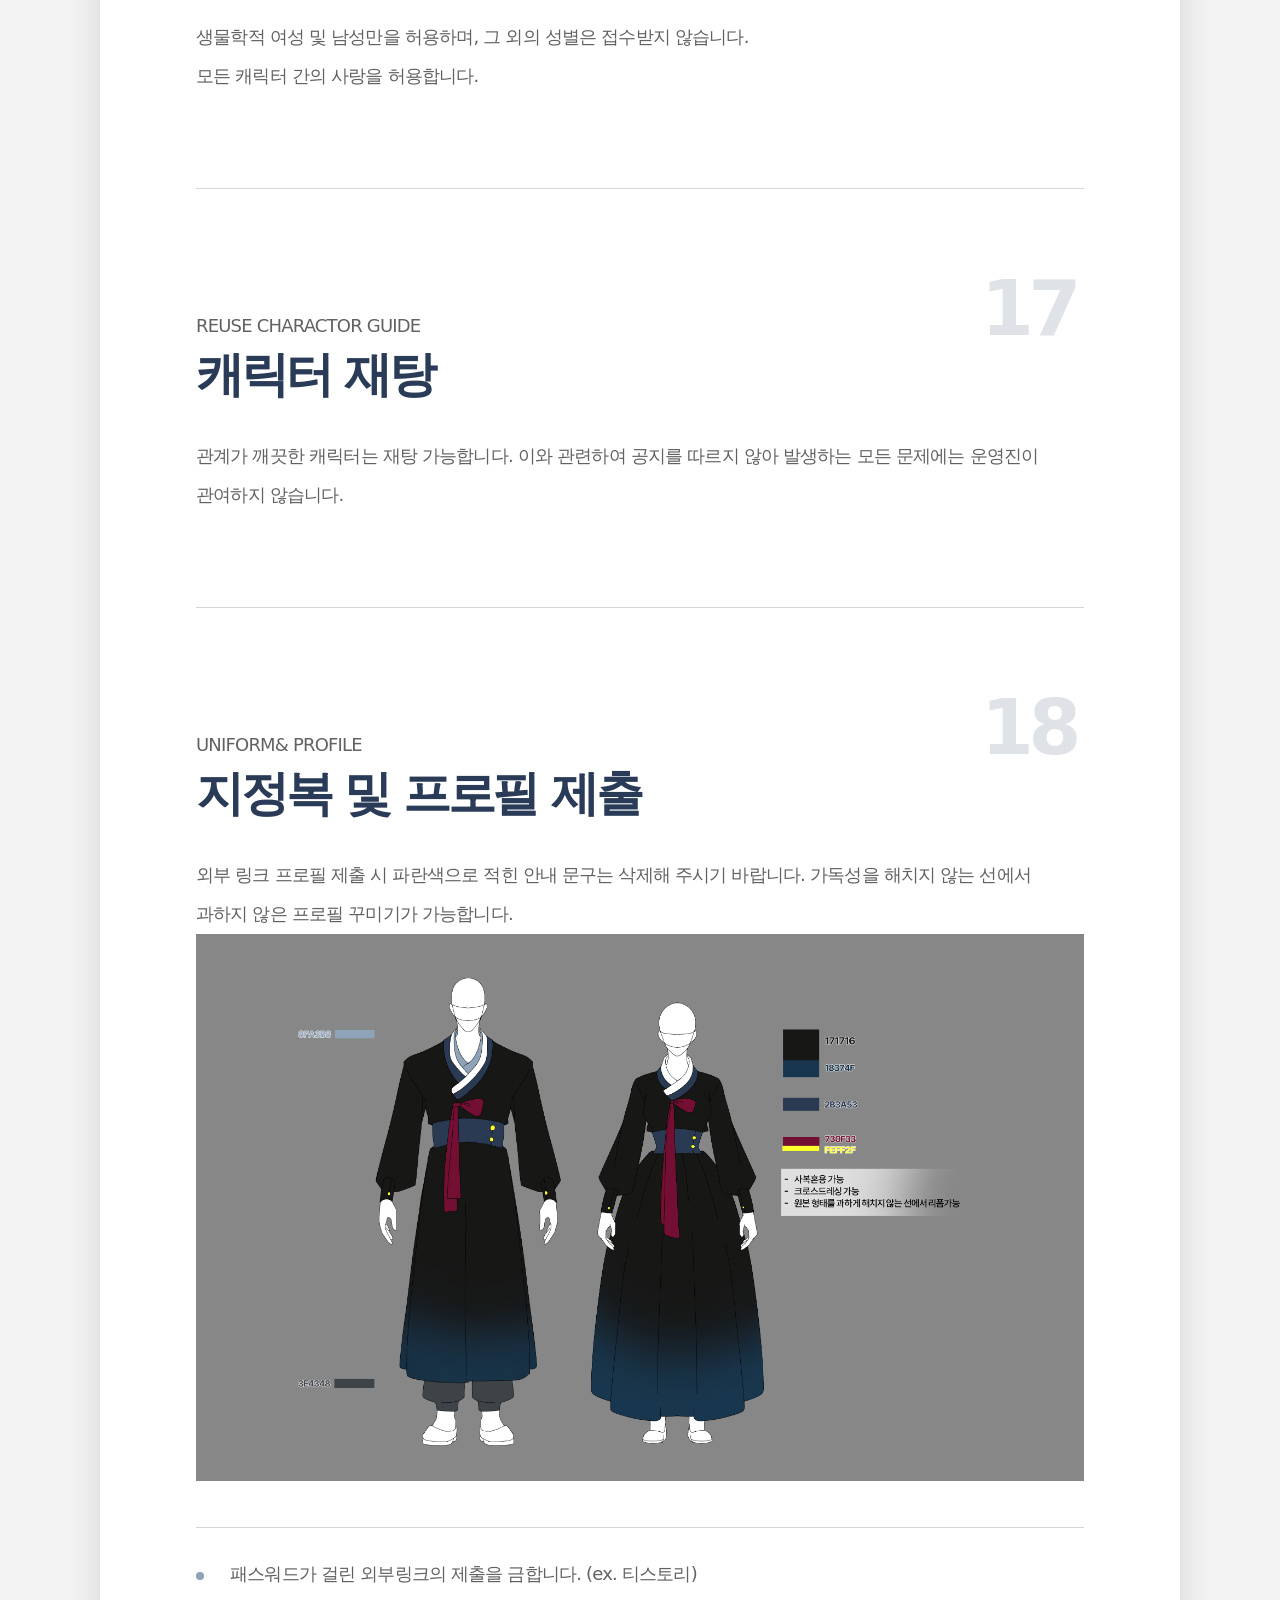
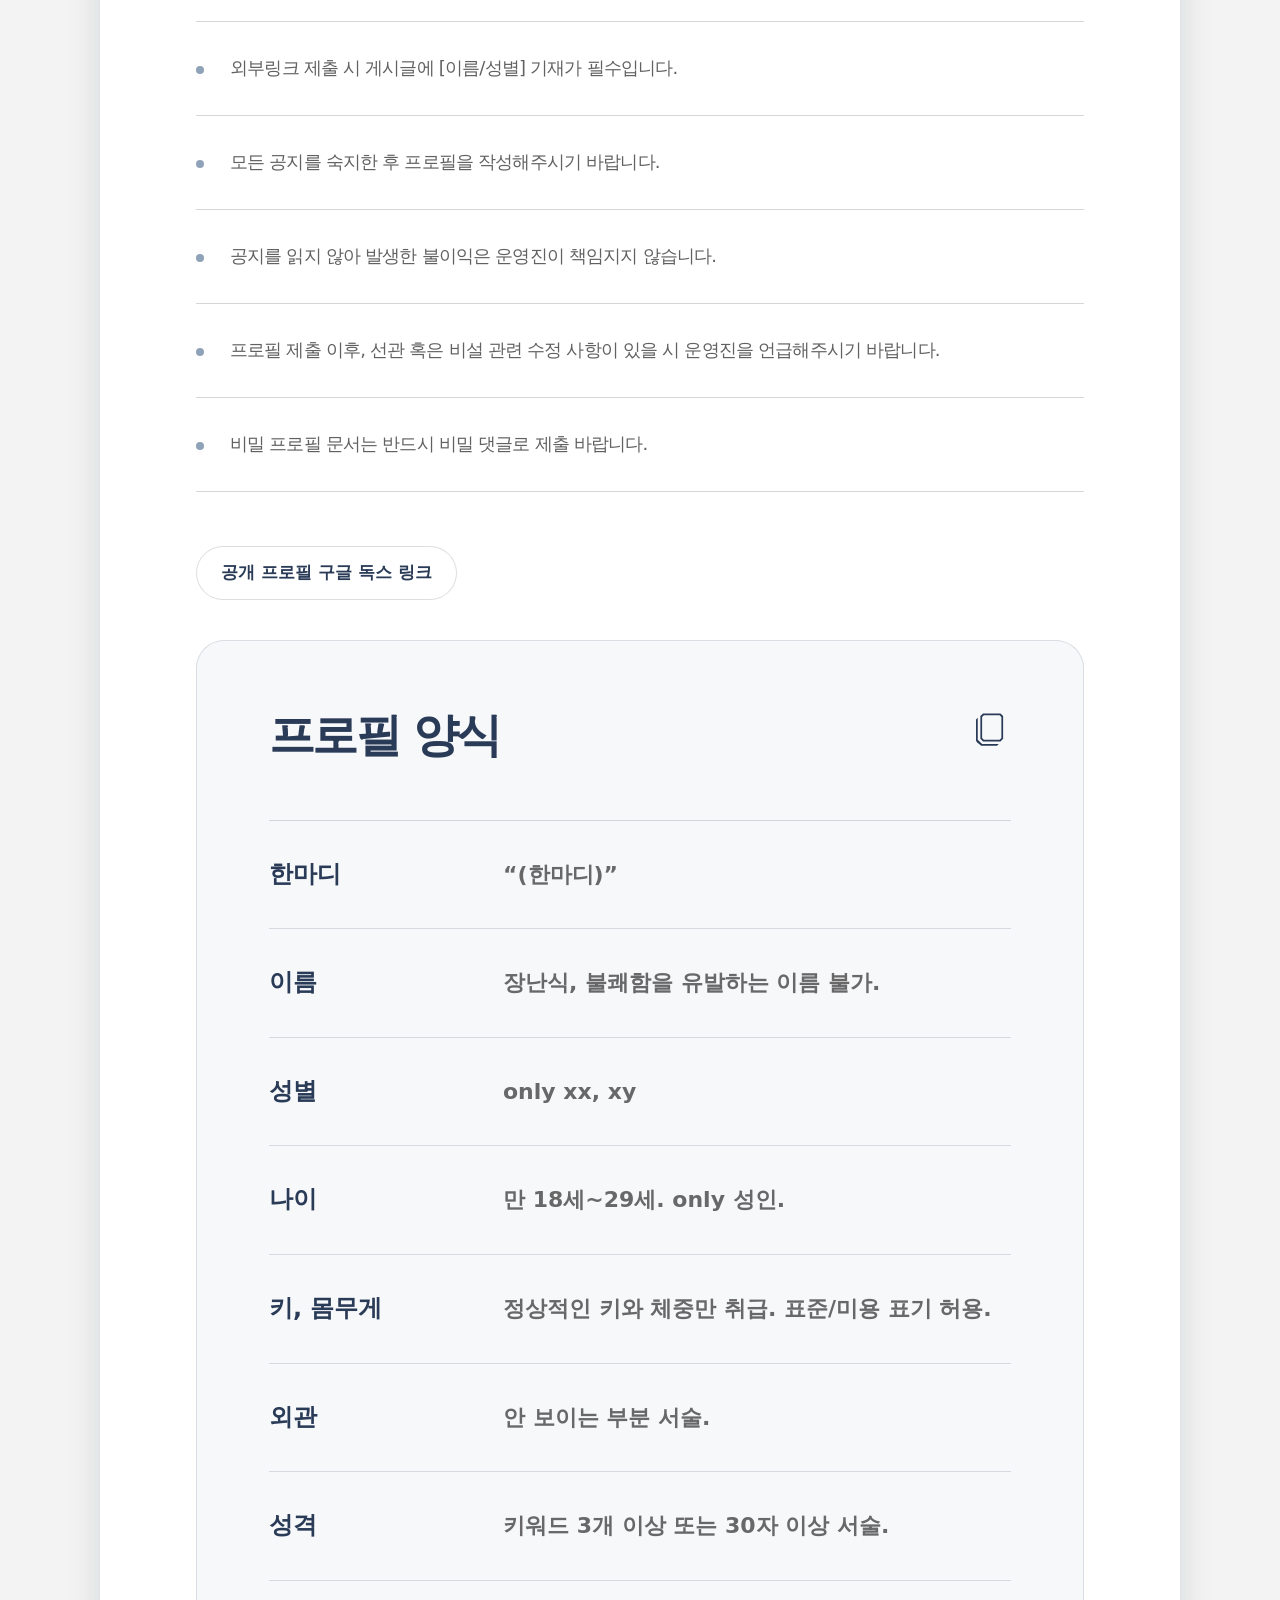
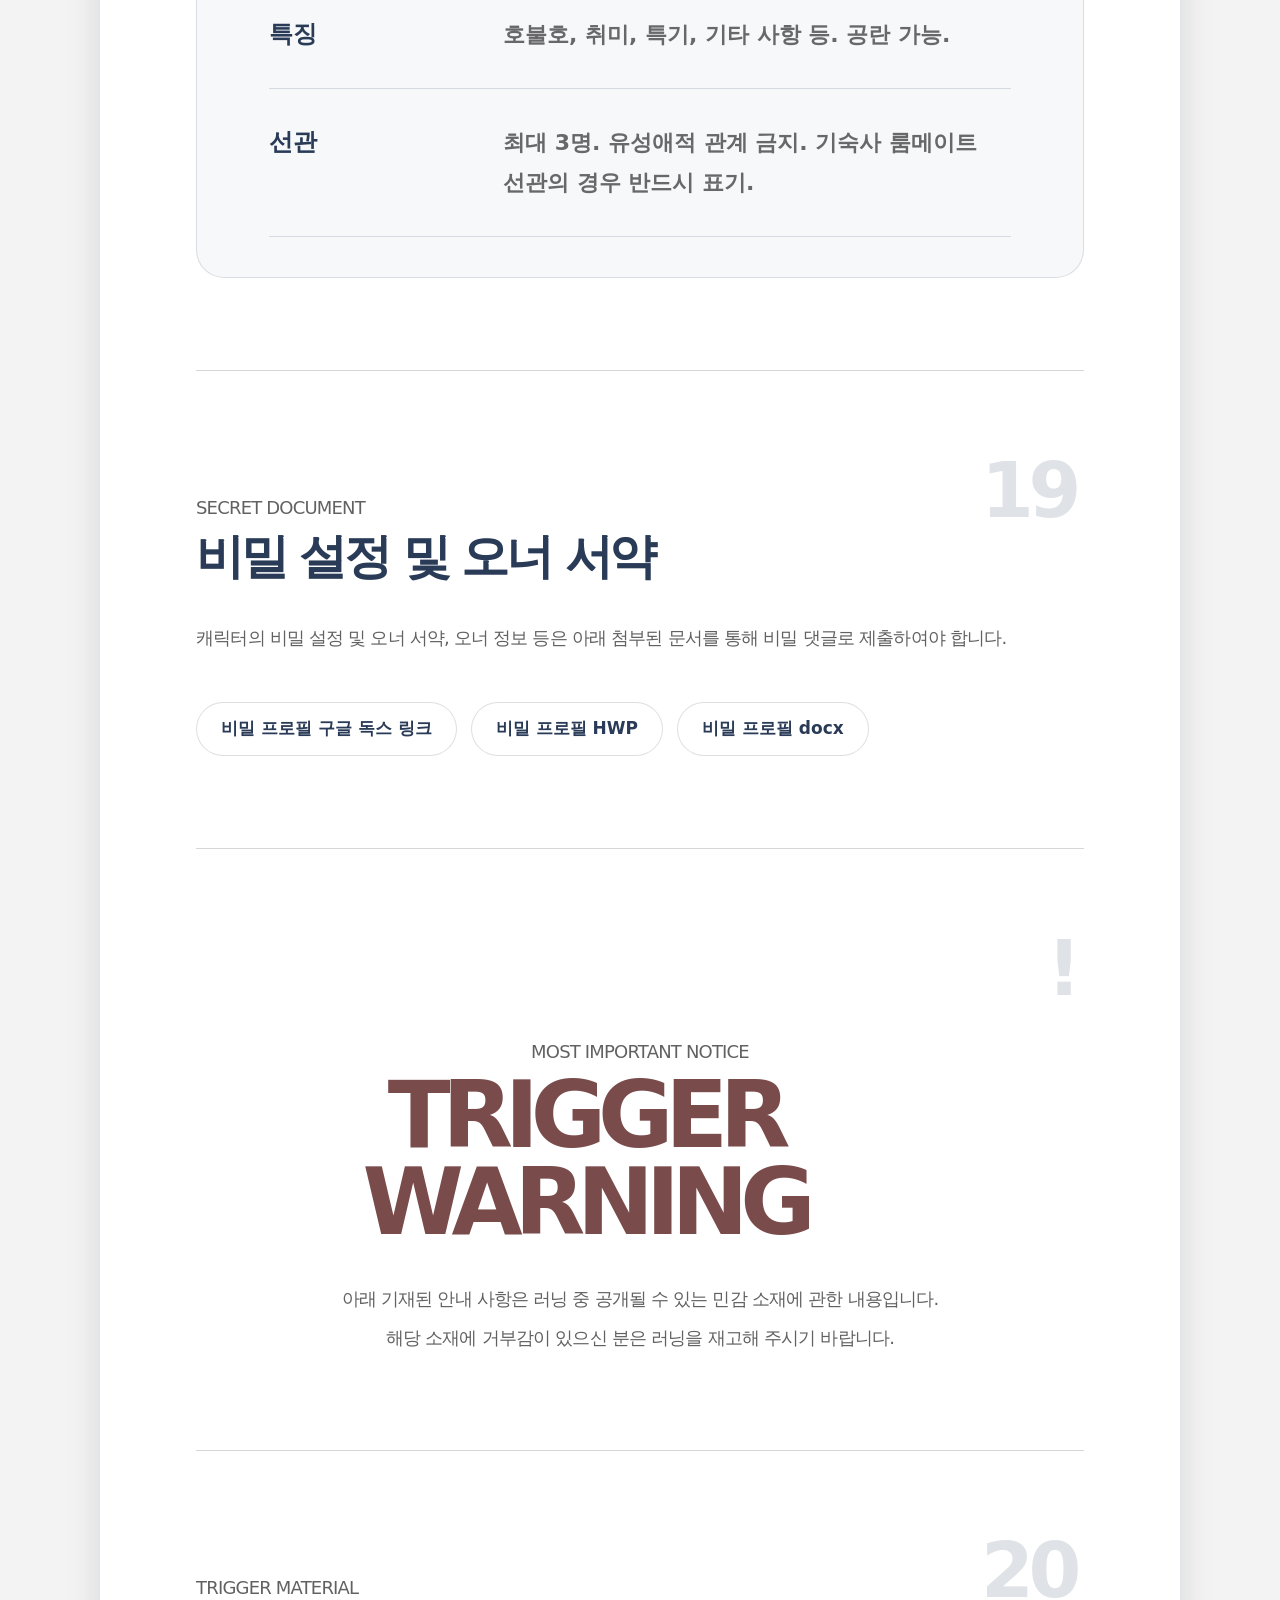
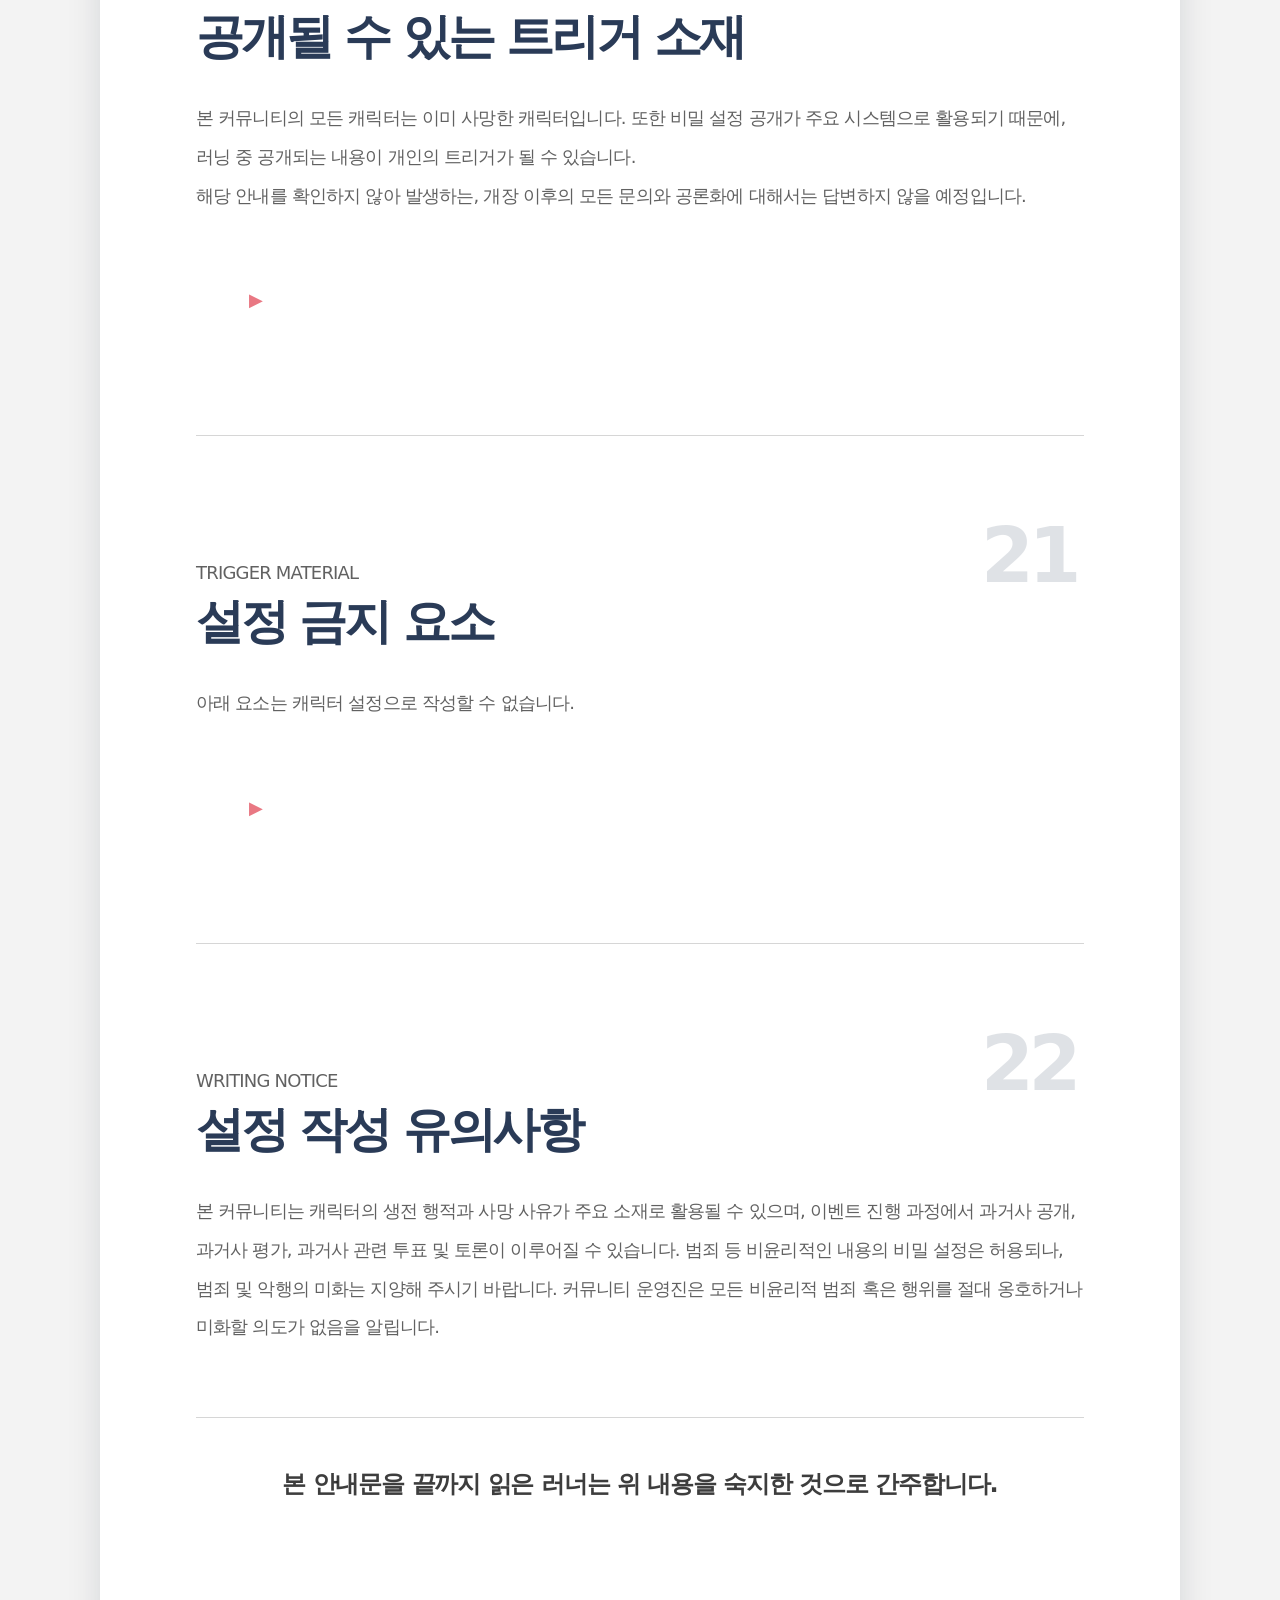
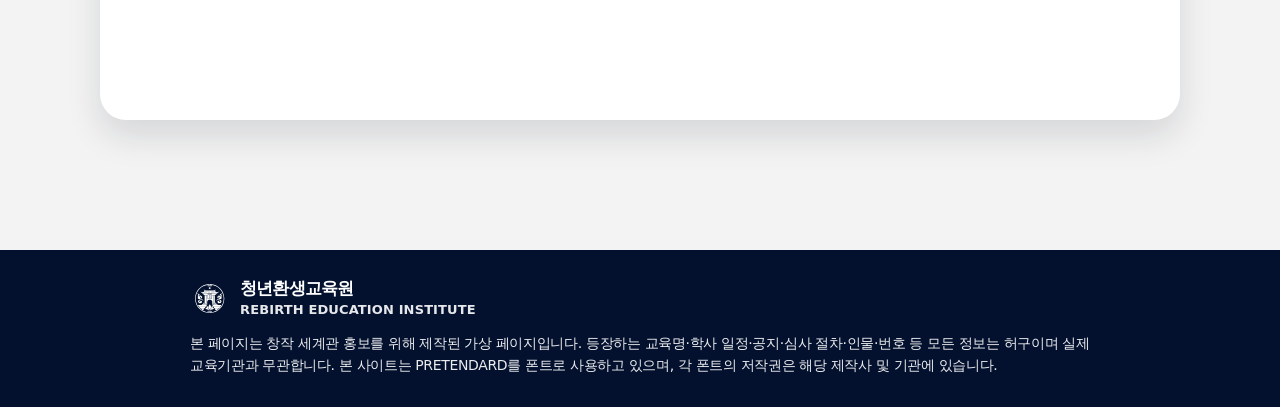
==== commit 3b61b706: "update site2" ====
--- a/index1.html
+++ b/index1.html
@@ -25,7 +25,11 @@
     <header class="site-header">
       <div class="header-inner">
         <a class="brand-link" href="#top">
-          <img alt="" class="brand-logo" src="img\환생원 자료 모음\로고.png" />
+          <img
+            src="img/환생원 자료 모음/로고.png"
+            alt="청년환생교육원 로고"
+            class="brand-logo"
+          />
           <span>청년환생교육원</span>
         </a>
 
@@ -34,8 +38,55 @@
           <a class="is-active" href="index1.html">커뮤니티</a>
           <a href="index3.html">시스템</a>
         </nav>
+
+        <button
+          class="mobile-menu-button"
+          type="button"
+          aria-label="모바일 메뉴 열기"
+          aria-controls="mobileMenu"
+          aria-expanded="false"
+          data-mobile-menu-open
+        >
+          <span></span>
+          <span></span>
+          <span></span>
+        </button>
       </div>
     </header>
+
+    <!-- 모바일 전용 메뉴 -->
+    <aside
+      class="mobile-menu"
+      id="mobileMenu"
+      aria-hidden="true"
+      data-mobile-menu
+    >
+      <button
+        class="mobile-menu__dim"
+        type="button"
+        aria-label="모바일 메뉴 닫기"
+        data-mobile-menu-close
+      ></button>
+
+      <nav class="mobile-menu__panel" aria-label="모바일 카테고리">
+        <div class="mobile-menu__head">
+          <p>MENU</p>
+
+          <button
+            class="mobile-menu__close"
+            type="button"
+            aria-label="모바일 메뉴 닫기"
+            data-mobile-menu-close
+          >
+            ×
+          </button>
+        </div>
+
+        <a href="index.html">소개</a>
+        <a class="is-active" href="index1.html">커뮤니티</a>
+        <a href="index3.html">시스템</a>
+      </nav>
+    </aside>
 
     <!-- 메인 콘텐츠 시작 -->
     <main id="top">
@@ -503,9 +554,8 @@
           <p>
             본 커뮤니티는 캐릭터의 생전 행적과 사망 사유가 주요 소재로 활용될 수
             있으며, 이벤트 진행 과정에서 과거사 공개, 과거사 평가, 과거사 관련
-            투표 및 토론이 이루어질 수 있습니다.<br />
-            범죄 등 비윤리적인 내용의 비밀 설정은 허용되나, 범죄 및 악행의
-            미화는 지양해 주시기 바랍니다.<br />
+            투표 및 토론이 이루어질 수 있습니다. 범죄 등 비윤리적인 내용의 비밀
+            설정은 허용되나, 범죄 및 악행의 미화는 지양해 주시기 바랍니다.
             커뮤니티 운영진은 모든 비윤리적 범죄 혹은 행위를 절대 옹호하거나
             미화할 의도가 없음을 알립니다.
           </p>
--- a/styles2.css
+++ b/styles2.css
@@ -2,7 +2,7 @@
    청년환생교육원 COMMUNITY CSS
    - @import 사용 없음
    - !important 사용 없음
-   - index1.html / style2.css / script2.js 분리 구조
+   - index1.html / styles2.css / script2.js 분리 구조
    ========================================================= */
 
 /* ---------------------------------------------------------
@@ -134,7 +134,19 @@
   width: 40px;
   height: 40px;
   object-fit: contain;
-  flex: 0 0 32px;
+  flex: 0 0 40px;
+}
+
+.mobile-menu-button {
+  display: none;
+}
+
+.mobile-menu {
+  display: none;
+}
+
+body.mobile-menu-open {
+  overflow: hidden;
 }
 
 .main-nav {
@@ -672,10 +684,8 @@
 }
 
 /* ---------------------------------------------------------
-   Profile Template
-   - 프로필 양식 / 구글독스 링크 버튼
+   09. Profile Template
    --------------------------------------------------------- */
-
 .profile-area {
   width: 100%;
   max-width: none;
@@ -721,6 +731,7 @@
 }
 
 .profile-template {
+  position: relative;
   width: 100%;
   max-width: none;
   padding: 68px 72px 40px;
@@ -746,6 +757,14 @@
   letter-spacing: -0.055em;
 }
 
+.profile-template__action {
+  position: static;
+  flex: 0 0 auto;
+  display: flex;
+  align-items: center;
+  justify-content: center;
+}
+
 .profile-template__icon {
   width: 65px;
   height: 65px;
@@ -789,22 +808,8 @@
 }
 
 /* ---------------------------------------------------------
-   Profile Template Copy Toast
-   - 복사 완료 안내 문구 위치 조정
+   10. Profile Template Copy
    --------------------------------------------------------- */
-
-.profile-template {
-  position: relative;
-}
-
-.profile-template__action {
-  position: static;
-  flex: 0 0 auto;
-  display: flex;
-  align-items: center;
-  justify-content: center;
-}
-
 .profile-template__toast {
   position: absolute;
   top: 350px;
@@ -853,21 +858,7 @@
   opacity: 1;
   visibility: visible;
   color: #ffffff;
-
   transform: translate(-50%, 0) scale(1);
-}
-
-/* ---------------------------------------------------------
-   Profile Template Copy Icon Frame Remove
-   - 프로필 양식 복사 아이콘 사각 프레임 제거
-   --------------------------------------------------------- */
-
-.profile-template__action {
-  position: static;
-  flex: 0 0 auto;
-  display: flex;
-  align-items: center;
-  justify-content: center;
 }
 
 button.profile-template__copy {
@@ -906,7 +897,7 @@
 }
 
 /* ---------------------------------------------------------
-   10. Trigger Warning / Toggle Box
+   11. Trigger Warning / Toggle Box
    --------------------------------------------------------- */
 .warning-start {
   scroll-margin-top: 120px;
@@ -952,11 +943,6 @@
   letter-spacing: -0.045em;
   text-align: center;
 }
-
-/* ---------------------------------------------------------
-   Toggle Box
-   - 트리거 소재 / 설정 금지 소재 공통 열람 박스
-   --------------------------------------------------------- */
 
 .notice-section .toggle-box {
   width: 100%;
@@ -1021,7 +1007,7 @@
 }
 
 /* ---------------------------------------------------------
-   16. Footer
+   12. Footer
    --------------------------------------------------------- */
 .footer {
   position: relative;
@@ -1098,42 +1084,11 @@
   word-break: keep-all;
 }
 
-@media (max-width: 760px) {
-  .footer {
-    padding: 28px 0 32px;
-  }
-
-  .footer__layout {
-    max-width: calc(100% - 24px);
-  }
-
-  .footer__top {
-    gap: 10px;
-  }
-
-  .footer__mark {
-    width: 28px;
-    height: 28px;
-    flex-basis: 28px;
-  }
-
-  .footer__brand-text strong {
-    font-size: 16px;
-  }
-
-  .footer__brand-text span {
-    font-size: 12px;
-  }
-
-  .footer__note {
-    margin-top: 12px;
-    font-size: 11px;
-    line-height: 1.75;
-  }
-}
 /* ---------------------------------------------------------
-   12. Copy Helper / Reveal Motion
+   13. Copy Helper / Reveal Motion
+   - 스크롤 진입 시 블러 + 디졸브 등장
    --------------------------------------------------------- */
+
 .copy-helper {
   position: fixed;
   left: -9999px;
@@ -1148,6 +1103,7 @@
     opacity 0.95s ease,
     transform 0.95s ease,
     filter 0.95s ease;
+  will-change: opacity, transform, filter;
 }
 
 .reveal.is-visible {
@@ -1157,7 +1113,7 @@
 }
 
 /* ---------------------------------------------------------
-   13. Dark Mode
+   14. Dark Mode
    --------------------------------------------------------- */
 body.is-dark {
   background: #101826;
@@ -1291,12 +1247,12 @@
 }
 
 /* ---------------------------------------------------------
-   14. Responsive
+   15. Responsive / Mobile Menu
    --------------------------------------------------------- */
 @media (max-width: 760px) {
   :root {
     --header-height: 70px;
-    --container-width: min(100% - 32px, 1200px);
+    --container-width: min(calc(100% - 32px), 1200px);
   }
 
   .header-inner {
@@ -1308,30 +1264,182 @@
   }
 
   .brand-link {
-    font-size: 19px;
-    letter-spacing: 0.03em;
+    display: inline-flex;
+    align-items: center;
+    gap: 8px;
+    min-width: 0;
+    color: var(--color-navy-dark);
+    font-size: 18px;
+    font-weight: 700;
+    line-height: 1;
+    letter-spacing: -0.04em;
+    white-space: nowrap;
+    text-decoration: none;
   }
 
   .brand-logo {
-    width: 36px;
-    height: 36px;
-    flex-basis: 26px;
+    width: 26px;
+    height: 26px;
+    flex: 0 0 26px;
+    object-fit: contain;
   }
 
   .main-nav {
+    display: none;
+  }
+
+  .mobile-menu-button {
+    width: 42px;
+    height: 42px;
+    flex: 0 0 42px;
+    display: inline-grid;
+    place-items: center;
+    gap: 5px;
+    padding: 9px;
+    border: 0;
+    border-radius: 10px;
+    background: transparent;
+    cursor: pointer;
+  }
+
+  .mobile-menu-button span {
+    width: 24px;
+    height: 2px;
+    display: block;
+    border-radius: 999px;
+    background: var(--color-navy-dark);
+    transition:
+      transform 0.24s ease,
+      opacity 0.24s ease;
+  }
+
+  body.is-dark .mobile-menu-button span {
+    background: #eef2f5;
+  }
+
+  body.mobile-menu-open .mobile-menu-button span:nth-child(1) {
+    transform: translateY(7px) rotate(45deg);
+  }
+
+  body.mobile-menu-open .mobile-menu-button span:nth-child(2) {
+    opacity: 0;
+  }
+
+  body.mobile-menu-open .mobile-menu-button span:nth-child(3) {
+    transform: translateY(-7px) rotate(-45deg);
+  }
+
+  .mobile-menu {
+    position: fixed;
+    inset: 0;
+    z-index: 1000;
+    display: block;
+    visibility: hidden;
+    pointer-events: none;
+  }
+
+  .mobile-menu.is-open {
+    visibility: visible;
+    pointer-events: auto;
+  }
+
+  .mobile-menu__dim {
+    position: absolute;
+    inset: 0;
+    border: 0;
+    background: rgba(5, 9, 16, 0.48);
+    opacity: 0;
+    cursor: pointer;
+    transition: opacity 0.28s ease;
+  }
+
+  .mobile-menu.is-open .mobile-menu__dim {
+    opacity: 1;
+  }
+
+  .mobile-menu__panel {
+    position: absolute;
+    top: 0;
+    left: 0;
+    width: min(82vw, 320px);
+    height: 100%;
+    padding: 28px 24px;
     display: flex;
-    gap: 4px;
-  }
-
-  .main-nav a {
-    width: 56px;
-    height: var(--header-height);
+    flex-direction: column;
+    background: var(--color-white);
+    box-shadow: 24px 0 50px rgba(0, 0, 0, 0.22);
+    transform: translateX(-100%);
+    transition: transform 0.34s cubic-bezier(0.16, 1, 0.3, 1);
+  }
+
+  .mobile-menu.is-open .mobile-menu__panel {
+    transform: translateX(0);
+  }
+
+  .mobile-menu__head {
+    margin-bottom: 34px;
+    padding-bottom: 20px;
+    display: flex;
+    align-items: center;
+    justify-content: space-between;
+    border-bottom: 1px solid rgba(42, 59, 87, 0.14);
+  }
+
+  .mobile-menu__head p {
+    margin: 0;
+    color: var(--color-navy-dark);
     font-size: 14px;
-  }
-
-  .main-nav a::after {
-    bottom: 12px;
-    width: 50px;
+    font-weight: 900;
+    letter-spacing: 0.16em;
+  }
+
+  .mobile-menu__close {
+    width: 34px;
+    height: 34px;
+    display: grid;
+    place-items: center;
+    border: 0;
+    border-radius: 50%;
+    background: rgba(42, 59, 87, 0.08);
+    color: var(--color-navy-dark);
+    font-size: 28px;
+    font-weight: 300;
+    line-height: 1;
+    cursor: pointer;
+  }
+
+  .mobile-menu__panel a {
+    position: relative;
+    padding: 18px 4px;
+    color: #111111;
+    font-size: 24px;
+    font-weight: 700;
+    line-height: 1.2;
+    letter-spacing: -0.045em;
+    text-decoration: none;
+    border-bottom: 1px solid rgba(42, 59, 87, 0.1);
+    transition:
+      color 0.2s ease,
+      padding-left 0.2s ease;
+  }
+
+  .mobile-menu__panel a:hover,
+  .mobile-menu__panel a:focus-visible,
+  .mobile-menu__panel a.is-active {
+    padding-left: 10px;
+    color: var(--color-navy-dark);
+  }
+
+  .mobile-menu__panel a.is-active::before {
+    content: "";
+    position: absolute;
+    left: 0;
+    top: 50%;
+    width: 4px;
+    height: 24px;
+    border-radius: 999px;
+    background: var(--color-navy-dark);
+    transform: translateY(-50%);
   }
 
   main {
@@ -1444,6 +1552,41 @@
     font-size: 15px;
   }
 
+  .profile-template {
+    padding: 44px 24px 28px;
+    border-radius: 22px;
+  }
+
+  .profile-template__head {
+    gap: 18px;
+    margin-bottom: 36px;
+  }
+
+  .profile-template__head h2 {
+    font-size: 34px;
+  }
+
+  .profile-template__row {
+    grid-template-columns: 1fr;
+    gap: 8px;
+    padding: 24px 0;
+  }
+
+  .profile-template__row strong {
+    font-size: 18px;
+  }
+
+  .profile-template__row span {
+    font-size: 16px;
+  }
+
+  .profile-template__toast {
+    top: 220px;
+    min-width: 190px;
+    padding: 14px 22px;
+    font-size: 15px;
+  }
+
   .warning-header h3 {
     font-size: clamp(44px, 14vw, 64px);
   }
@@ -1453,35 +1596,269 @@
     font-size: 15px;
   }
 
+  .notice-section .toggle-box summary {
+    height: auto;
+    min-height: 64px;
+    padding: 0 24px;
+    font-size: 16px;
+  }
+
+  .notice-section .toggle-content {
+    padding: 0 24px;
+    font-size: 15px;
+  }
+
+  .notice-section .toggle-box[open] .toggle-content {
+    padding: 0 24px 28px;
+  }
+
   .closing-message {
     font-size: 18px;
   }
 
-  .page-footer {
+  .page-footer,
+  .footer {
     margin-top: 72px;
     padding: 28px 0 32px;
   }
 
-  .footer-inner {
+  .footer-inner,
+  .footer__layout {
     width: min(calc(100% - 24px), 960px);
-    gap: 12px;
-  }
-
-  .footer-logo {
+    max-width: calc(100% - 24px);
+  }
+
+  .footer-logo,
+  .footer__mark {
     width: 24px;
     height: 24px;
-  }
-
-  .footer-title {
+    flex-basis: 24px;
+  }
+
+  .footer-title,
+  .footer__brand-text strong {
     font-size: 16px;
   }
 
-  .footer-subtitle {
+  .footer-subtitle,
+  .footer__brand-text span {
     font-size: 12px;
   }
 
-  .footer-text {
+  .footer-text,
+  .footer__note {
     font-size: 11px;
     line-height: 1.75;
   }
 }
+
+/* ---------------------------------------------------------
+   Profile Template Mobile Layout
+   - 모바일에서 프로필 양식을 카드형 리스트로 정리
+   --------------------------------------------------------- */
+
+@media (max-width: 760px) {
+  .profile-template {
+    padding: 34px 18px 24px;
+    border-radius: 20px;
+    background: #f8f9fb;
+  }
+
+  .profile-template__head {
+    margin-bottom: 28px;
+    padding-bottom: 20px;
+    display: flex;
+    align-items: center;
+    justify-content: space-between;
+    gap: 14px;
+    border-bottom: 1px solid rgba(42, 59, 87, 0.16);
+  }
+
+  .profile-template__head h2 {
+    font-size: 30px;
+    line-height: 1.15;
+    letter-spacing: -0.06em;
+  }
+
+  .profile-template__action {
+    flex: 0 0 auto;
+  }
+
+  button.profile-template__copy {
+    width: 38px;
+    height: 38px;
+  }
+
+  .profile-template__table {
+    display: grid;
+    gap: 12px;
+    border-top: 0;
+  }
+
+  .profile-template__row {
+    display: grid;
+    grid-template-columns: 1fr;
+    gap: 8px;
+    padding: 18px 18px 20px;
+    border: 1px solid rgba(42, 59, 87, 0.12);
+    border-radius: 16px;
+    background: #ffffff;
+    box-shadow: 0 8px 20px rgba(31, 44, 67, 0.05);
+  }
+
+  .profile-template__row strong {
+    width: fit-content;
+    display: inline-flex;
+    align-items: center;
+    min-height: 28px;
+    padding: 0 10px;
+    border-radius: 999px;
+    background: rgba(42, 59, 87, 0.08);
+    color: var(--color-navy);
+    font-size: 14px;
+    font-weight: 800;
+    line-height: 1;
+    letter-spacing: -0.03em;
+  }
+
+  .profile-template__row span {
+    color: rgba(0, 0, 0, 0.68);
+    font-size: 16px;
+    font-weight: 600;
+    line-height: 1.75;
+    letter-spacing: -0.045em;
+  }
+
+  .profile-template__toast {
+    top: 92px;
+    min-width: 180px;
+    padding: 13px 20px;
+    font-size: 14px;
+  }
+}
+
+/* 더 작은 모바일 화면 보정 */
+@media (max-width: 374px) {
+  .profile-template {
+    padding: 30px 14px 20px;
+  }
+
+  .profile-template__head h2 {
+    font-size: 27px;
+  }
+
+  .profile-template__row {
+    padding: 16px 15px 18px;
+  }
+
+  .profile-template__row span {
+    font-size: 15px;
+  }
+}
+
+/* ---------------------------------------------------------
+   Toggle Box Responsive Fix
+   - 트리거 소재 목록 / 설정 금지 소재 열람 박스 모바일 대응
+   --------------------------------------------------------- */
+
+@media (max-width: 760px) {
+  .notice-section .toggle-box {
+    width: 100%;
+    margin-top: 32px;
+    border-radius: 22px;
+  }
+
+  .notice-section .toggle-box summary {
+    min-height: auto;
+    height: auto;
+    padding: 22px 22px;
+    align-items: flex-start;
+    gap: 10px;
+    font-size: 18px;
+    line-height: 1.45;
+    word-break: keep-all;
+  }
+
+  .notice-section .toggle-box summary::before {
+    margin-top: 4px;
+    font-size: 15px;
+  }
+
+  .notice-section .toggle-content {
+    height: auto;
+    max-height: none;
+    overflow: visible;
+    padding: 0 22px;
+    font-size: 15px;
+    line-height: 2;
+    word-break: keep-all;
+    white-space: normal;
+  }
+
+  .notice-section .toggle-box[open] .toggle-content {
+    height: auto;
+    max-height: none;
+    overflow: visible;
+    margin-top: 0;
+    padding: 0 22px 26px;
+  }
+}
+
+@media (max-width: 480px) {
+  .notice-section .toggle-box {
+    border-radius: 18px;
+  }
+
+  .notice-section .toggle-box summary {
+    padding: 20px 18px;
+    font-size: 17px;
+    line-height: 1.45;
+  }
+
+  .notice-section .toggle-content {
+    padding: 0 18px;
+    font-size: 14px;
+    line-height: 1.95;
+  }
+
+  .notice-section .toggle-box[open] .toggle-content {
+    padding: 0 18px 24px;
+  }
+}
+
+@media (max-width: 374px) {
+  .notice-section .toggle-box summary {
+    padding: 18px 16px;
+    font-size: 16px;
+  }
+
+  .notice-section .toggle-content {
+    padding: 0 16px;
+    font-size: 13px;
+    line-height: 1.9;
+  }
+
+  .notice-section .toggle-box[open] .toggle-content {
+    padding: 0 16px 22px;
+  }
+}
+
+/* ---------------------------------------------------------
+   Toggle Box First Open Fix
+   - 첫 열림에서 내용 높이가 덜 계산되어 잘리는 현상 방지
+   --------------------------------------------------------- */
+
+.notice-section .toggle-box[open] .toggle-content {
+  overflow: visible;
+}
+
+@media (max-width: 760px) {
+  .notice-section .toggle-box {
+    overflow: visible;
+  }
+
+  .notice-section .toggle-content {
+    word-break: keep-all;
+    white-space: normal;
+  }
+}
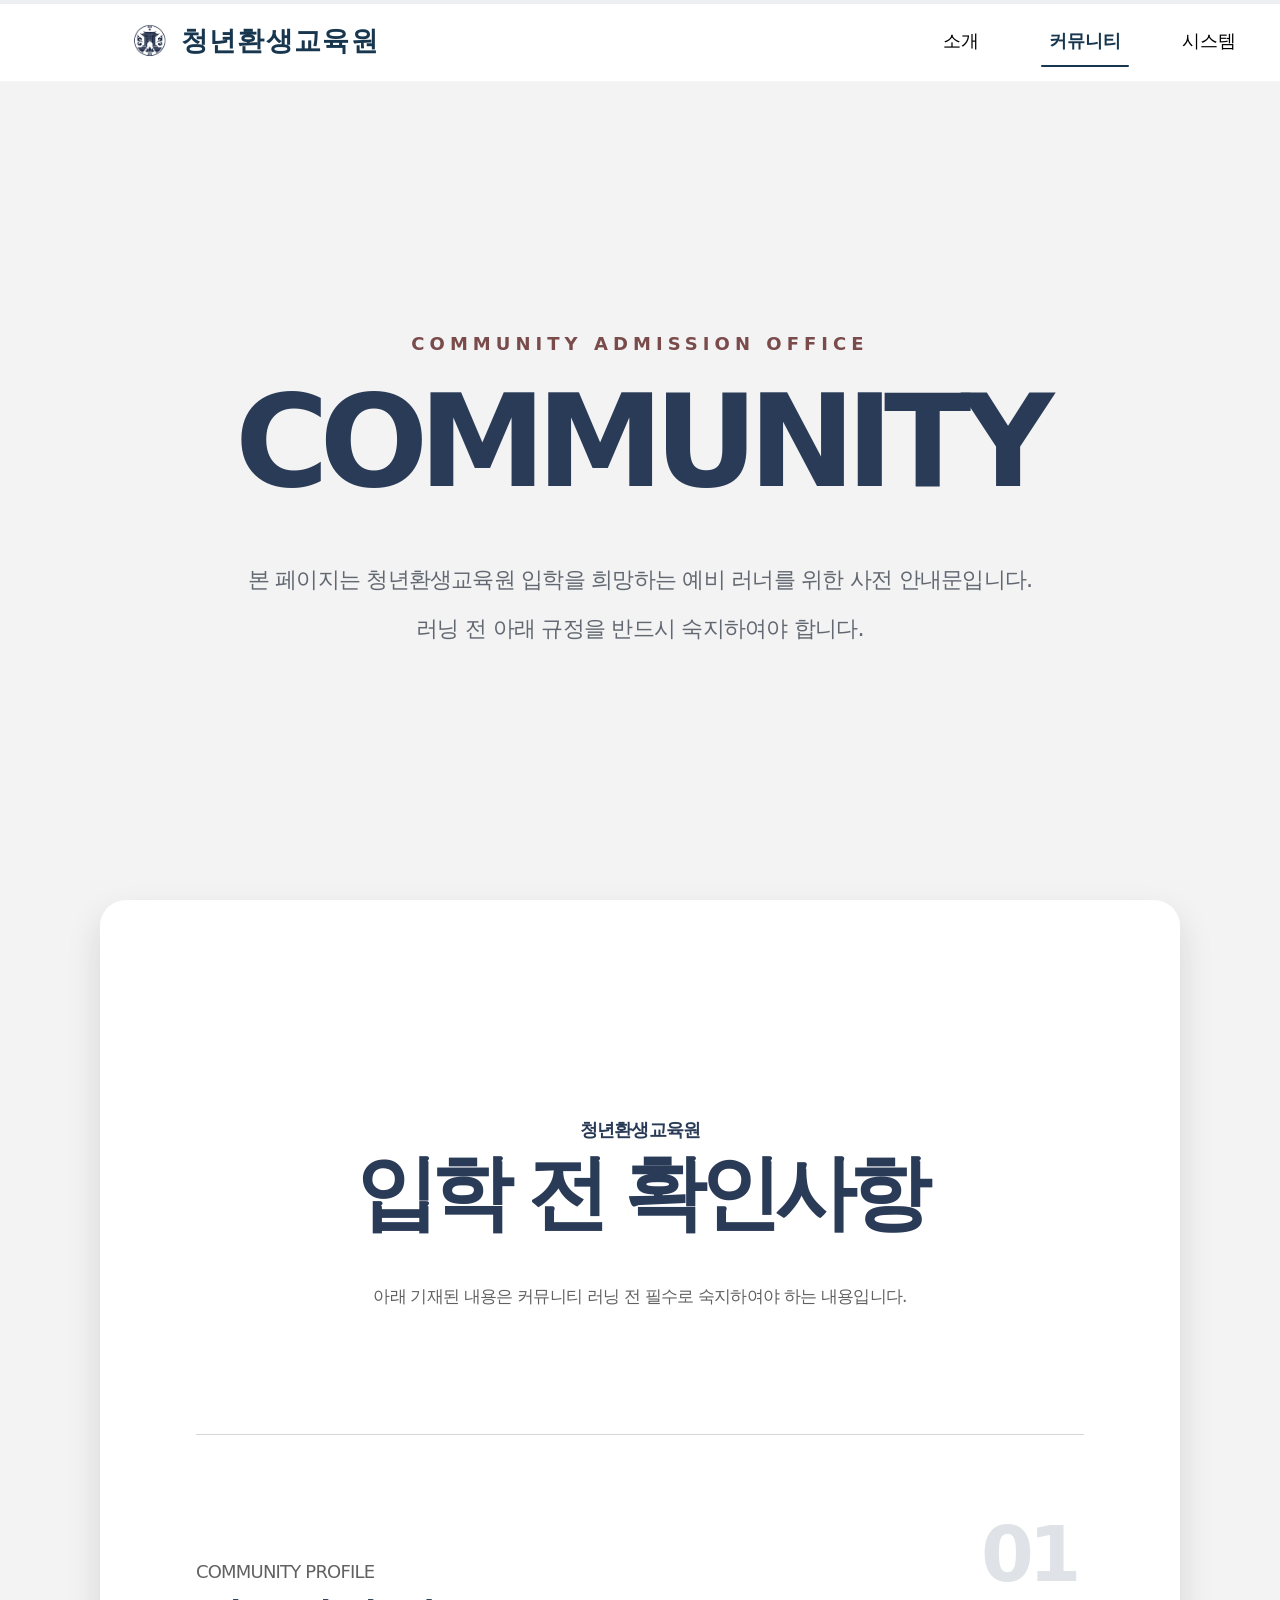
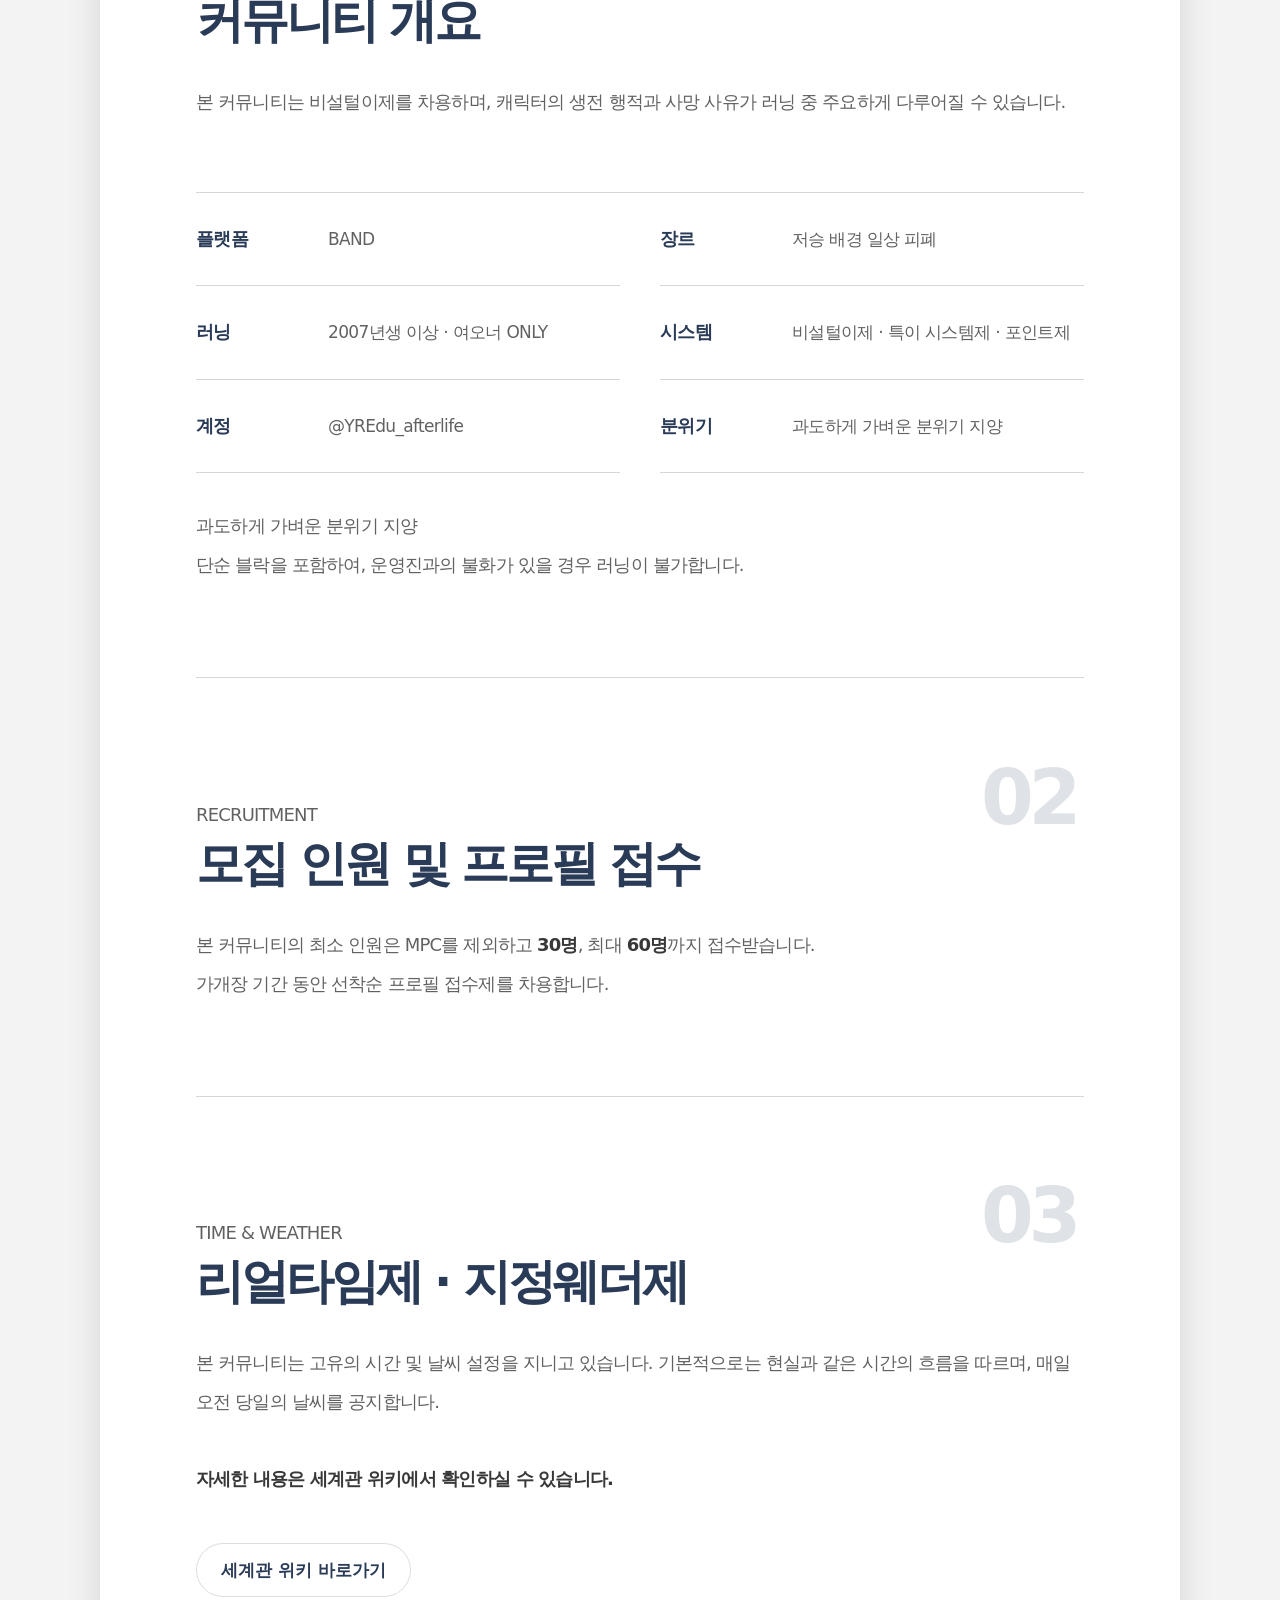
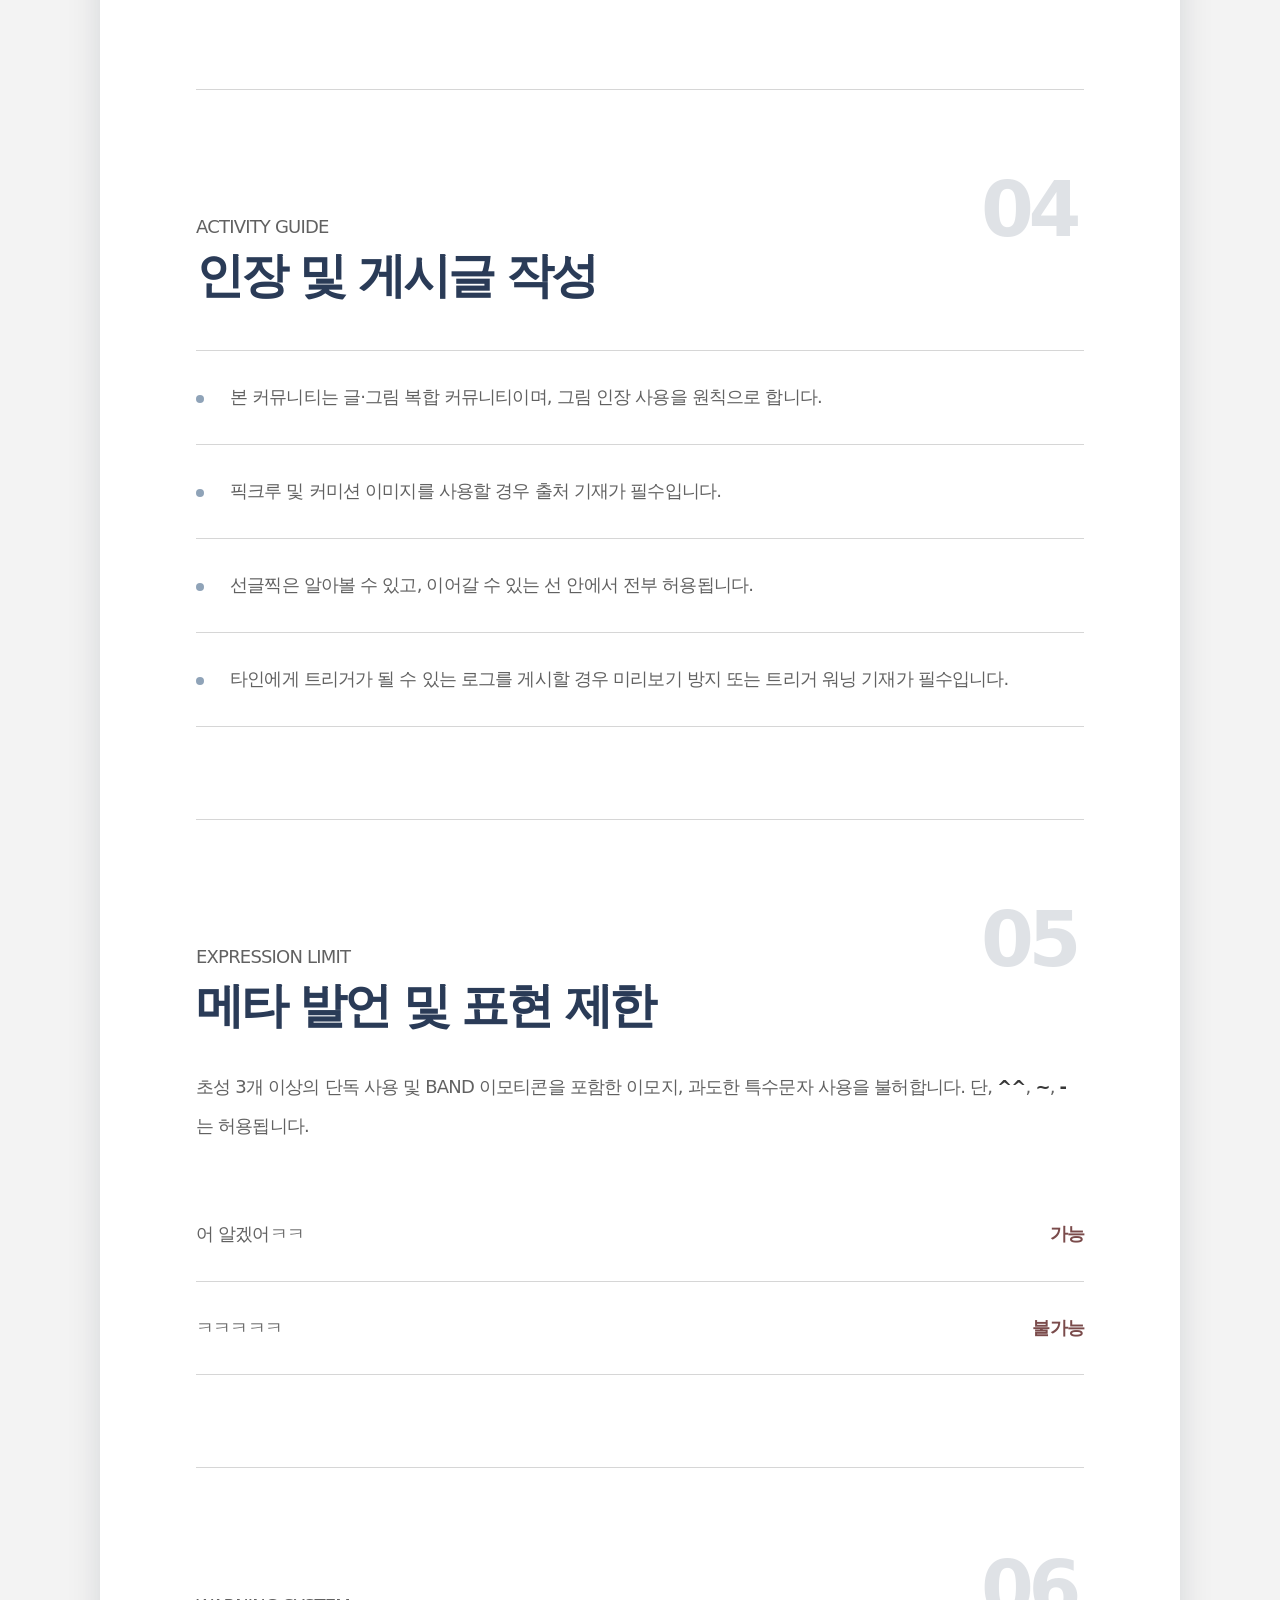
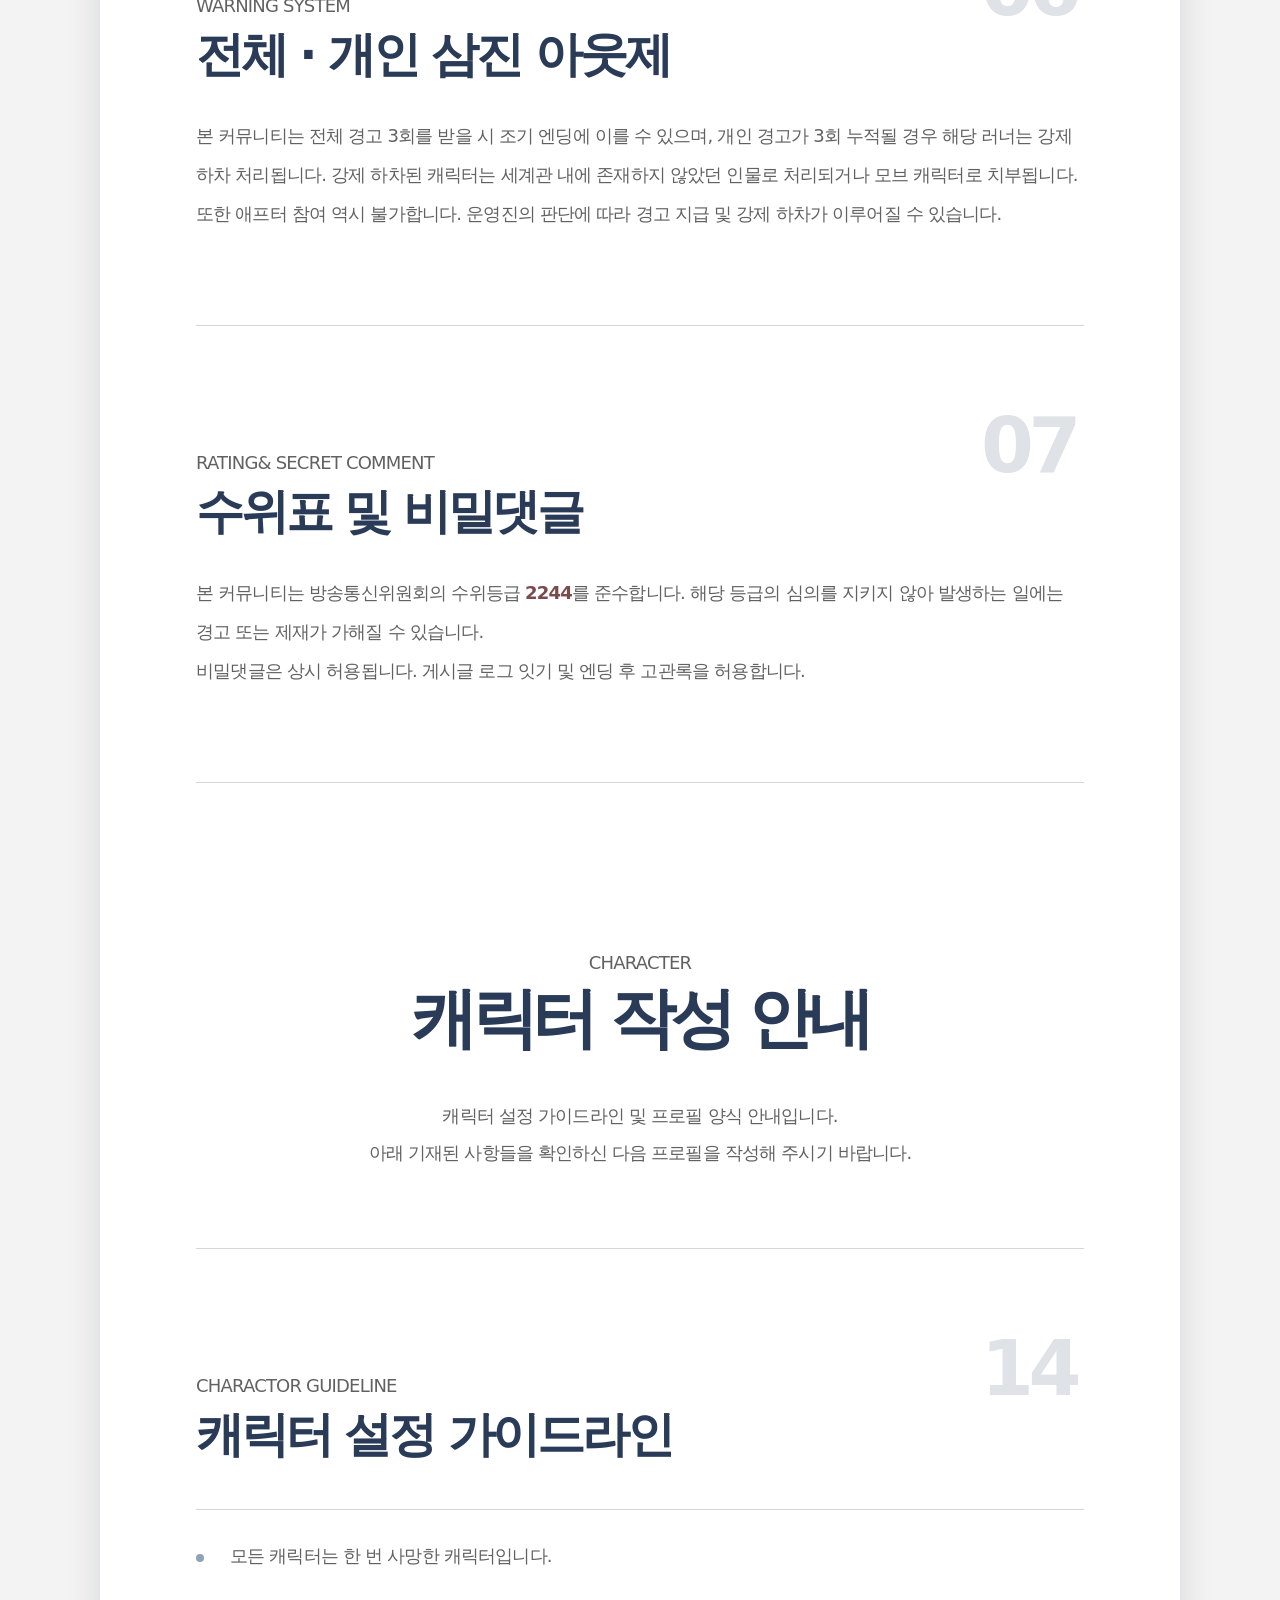
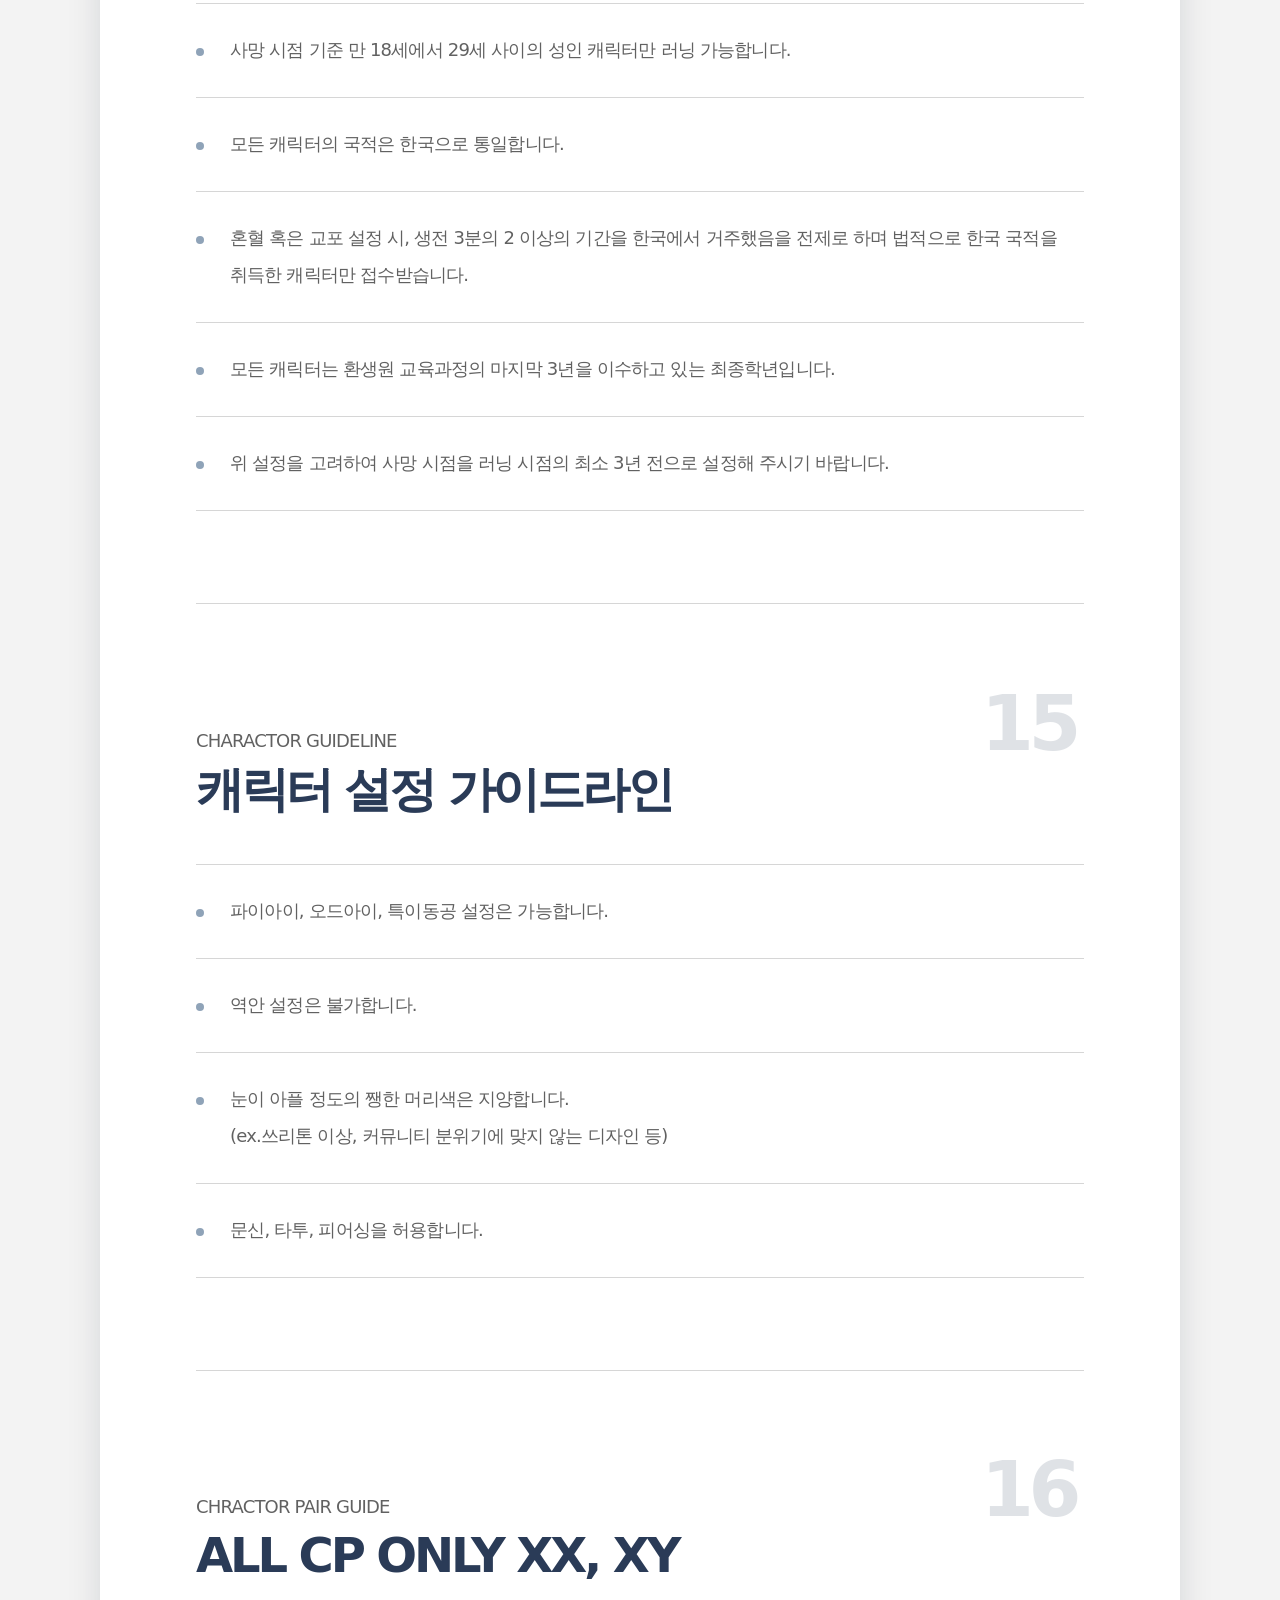
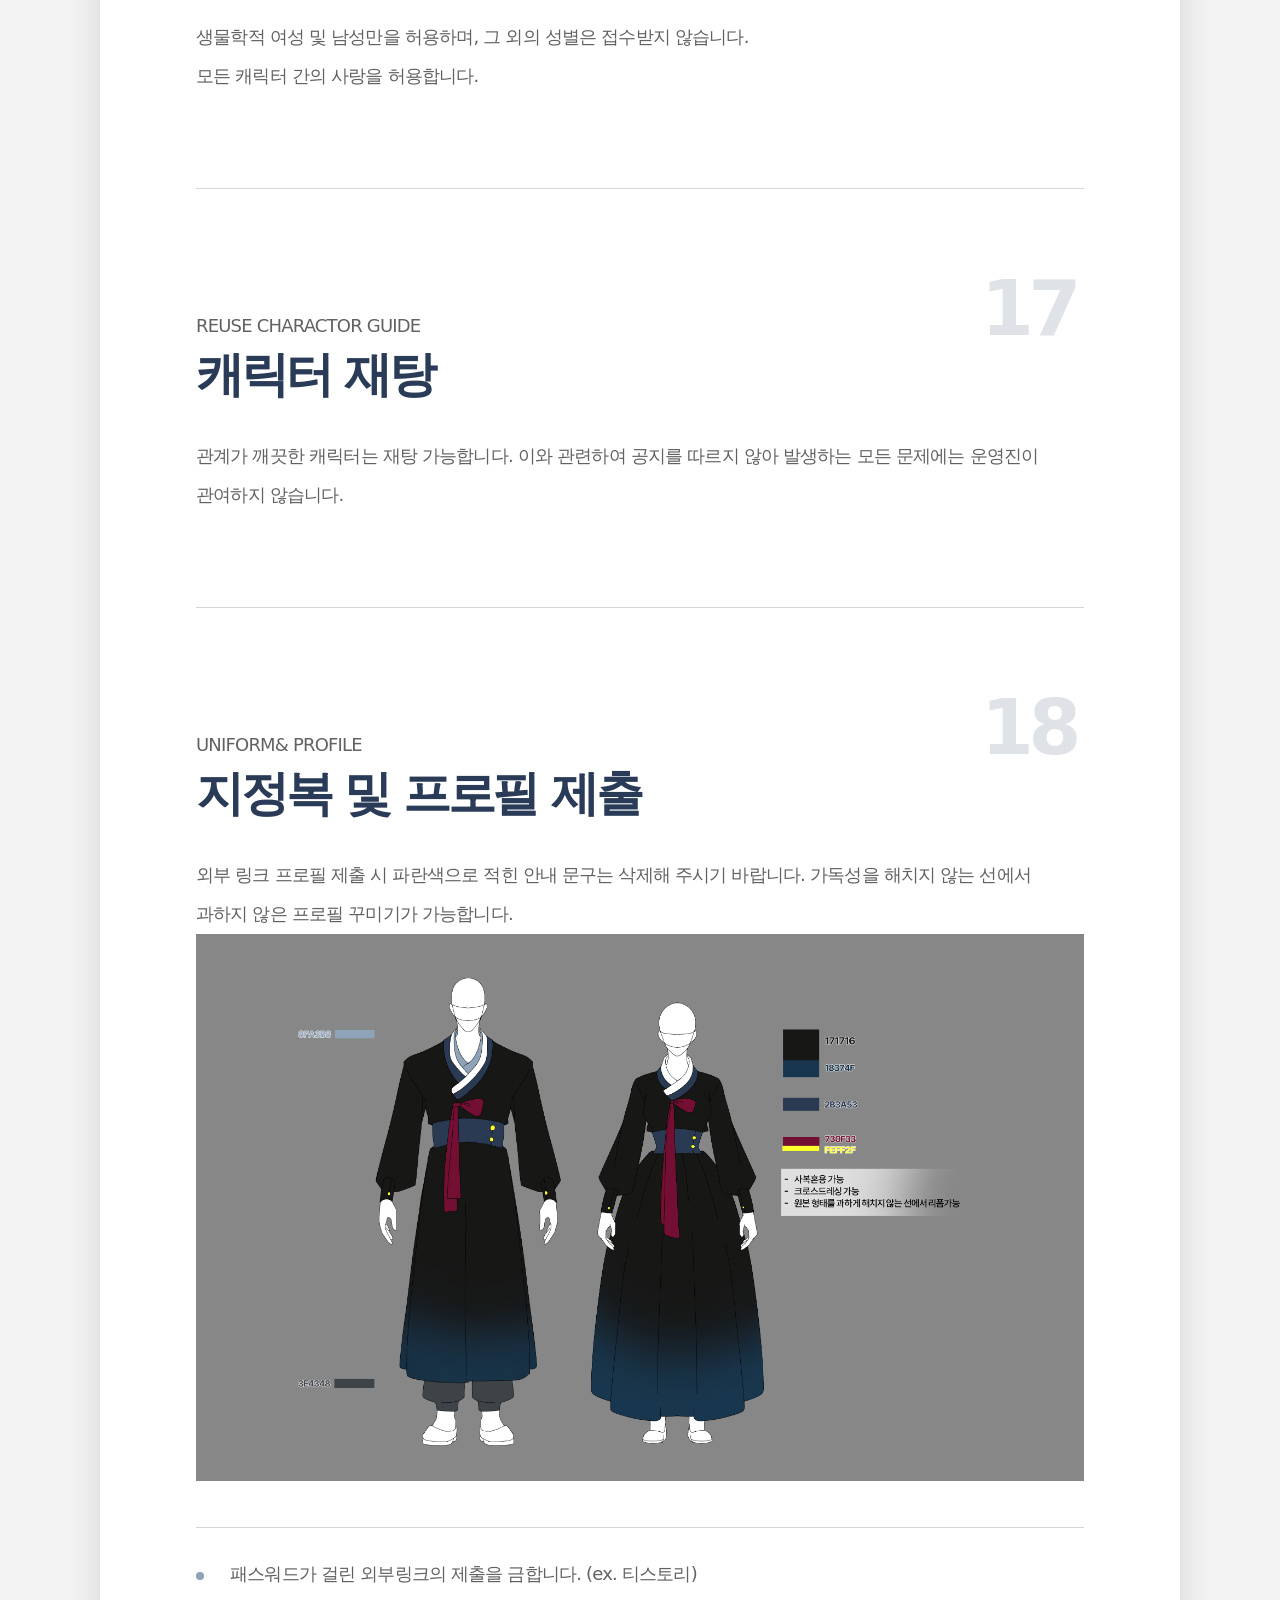
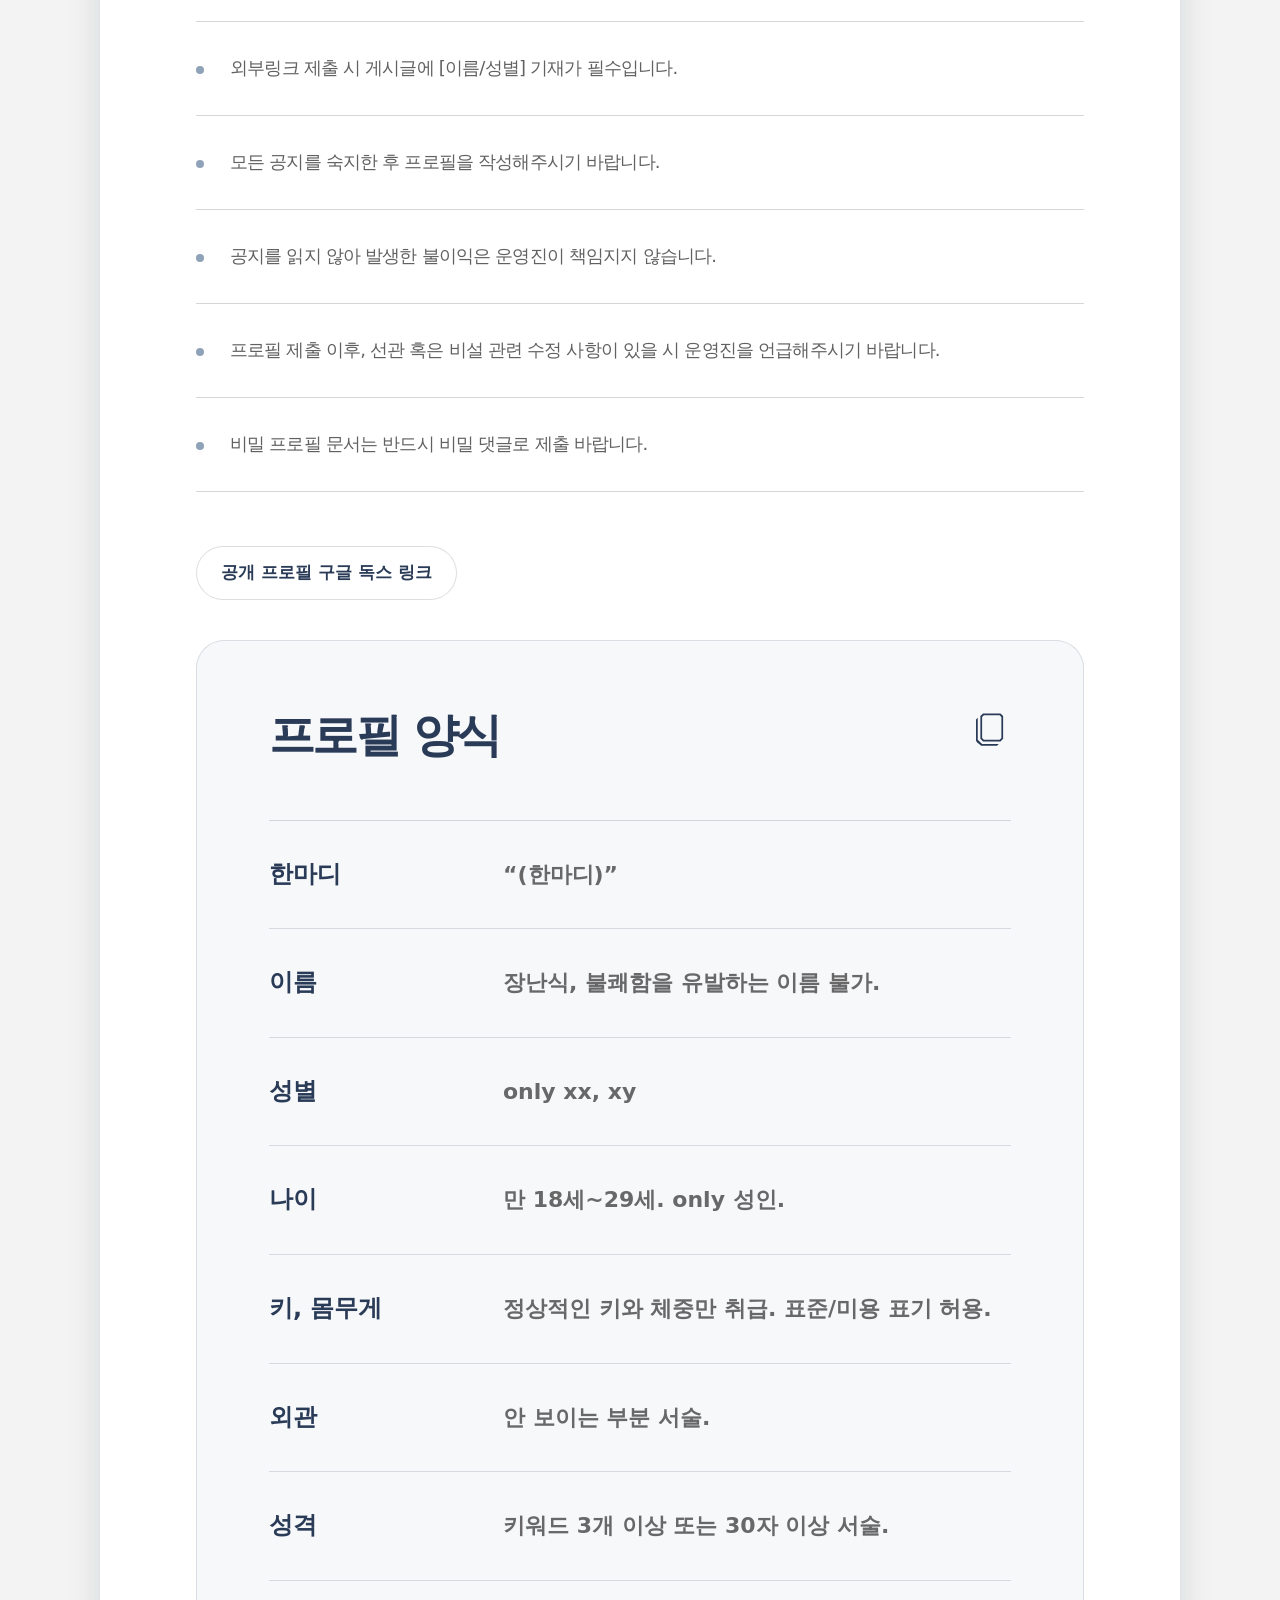
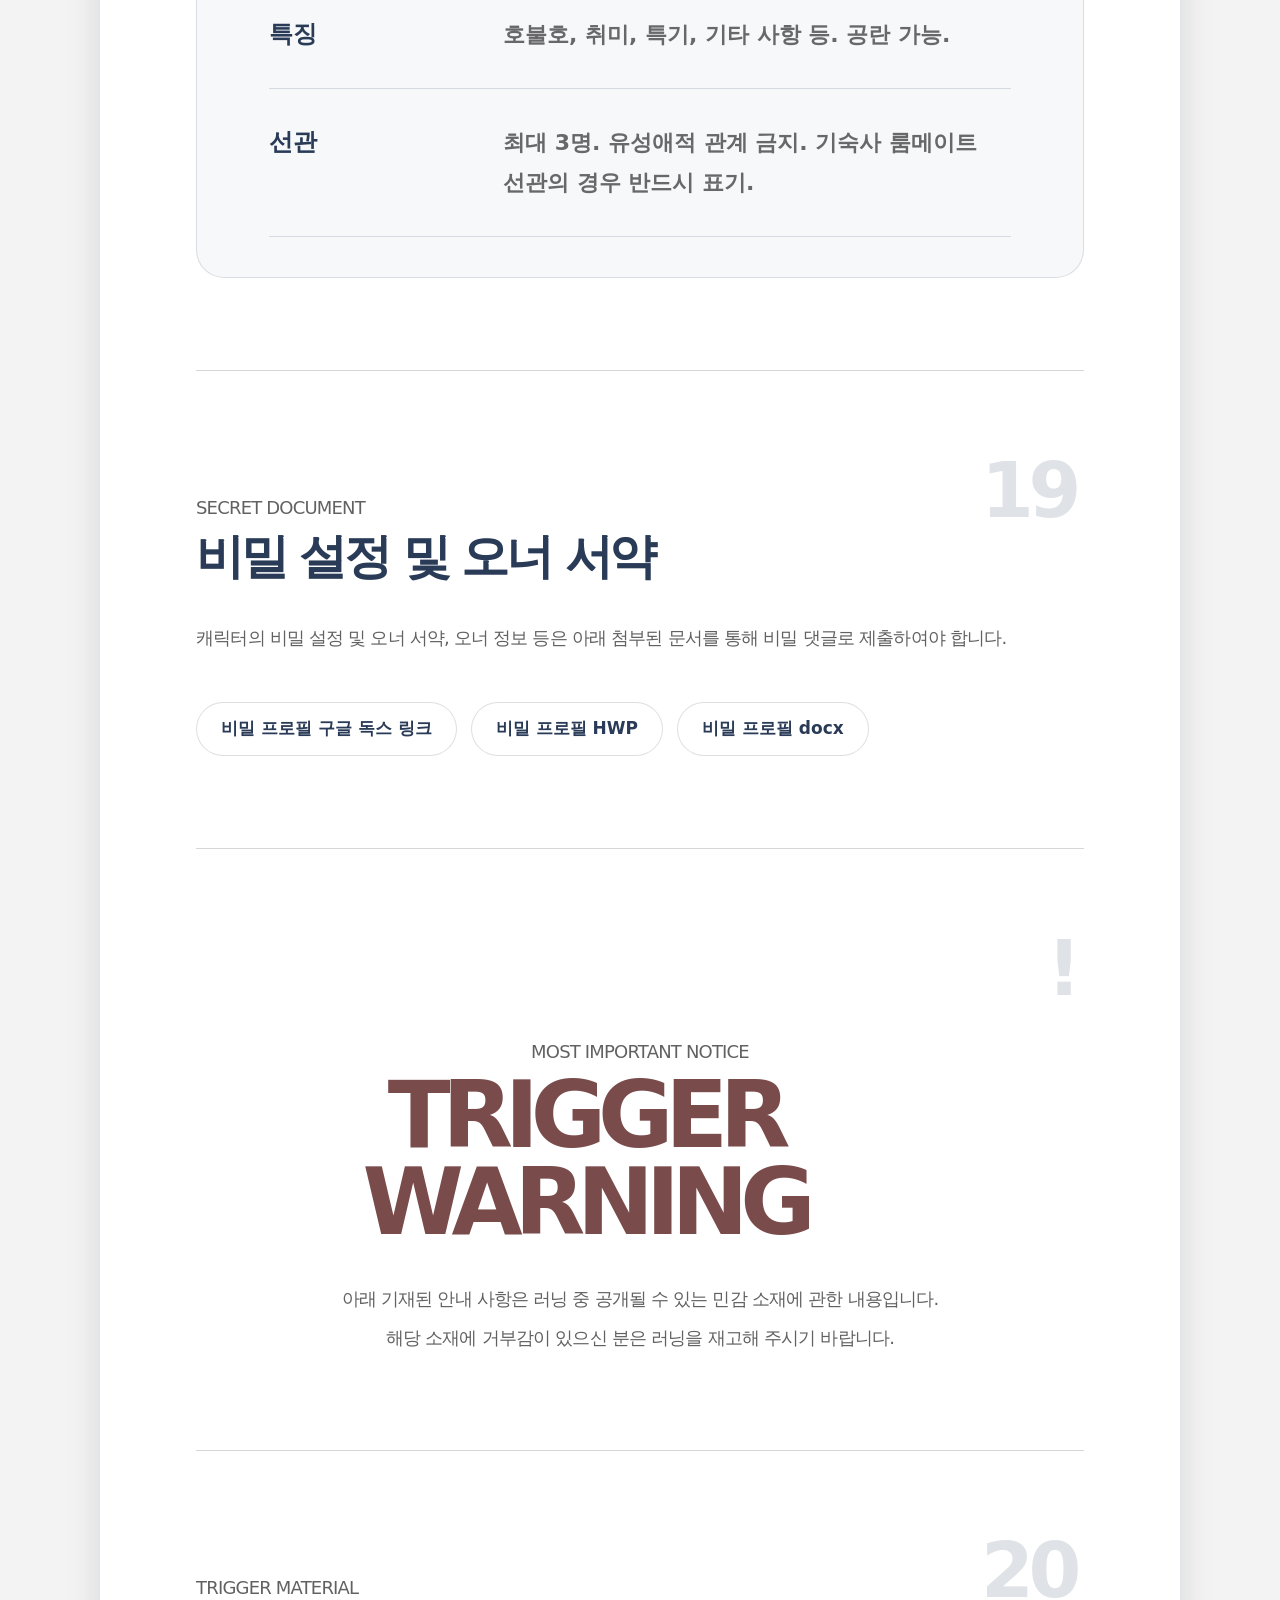
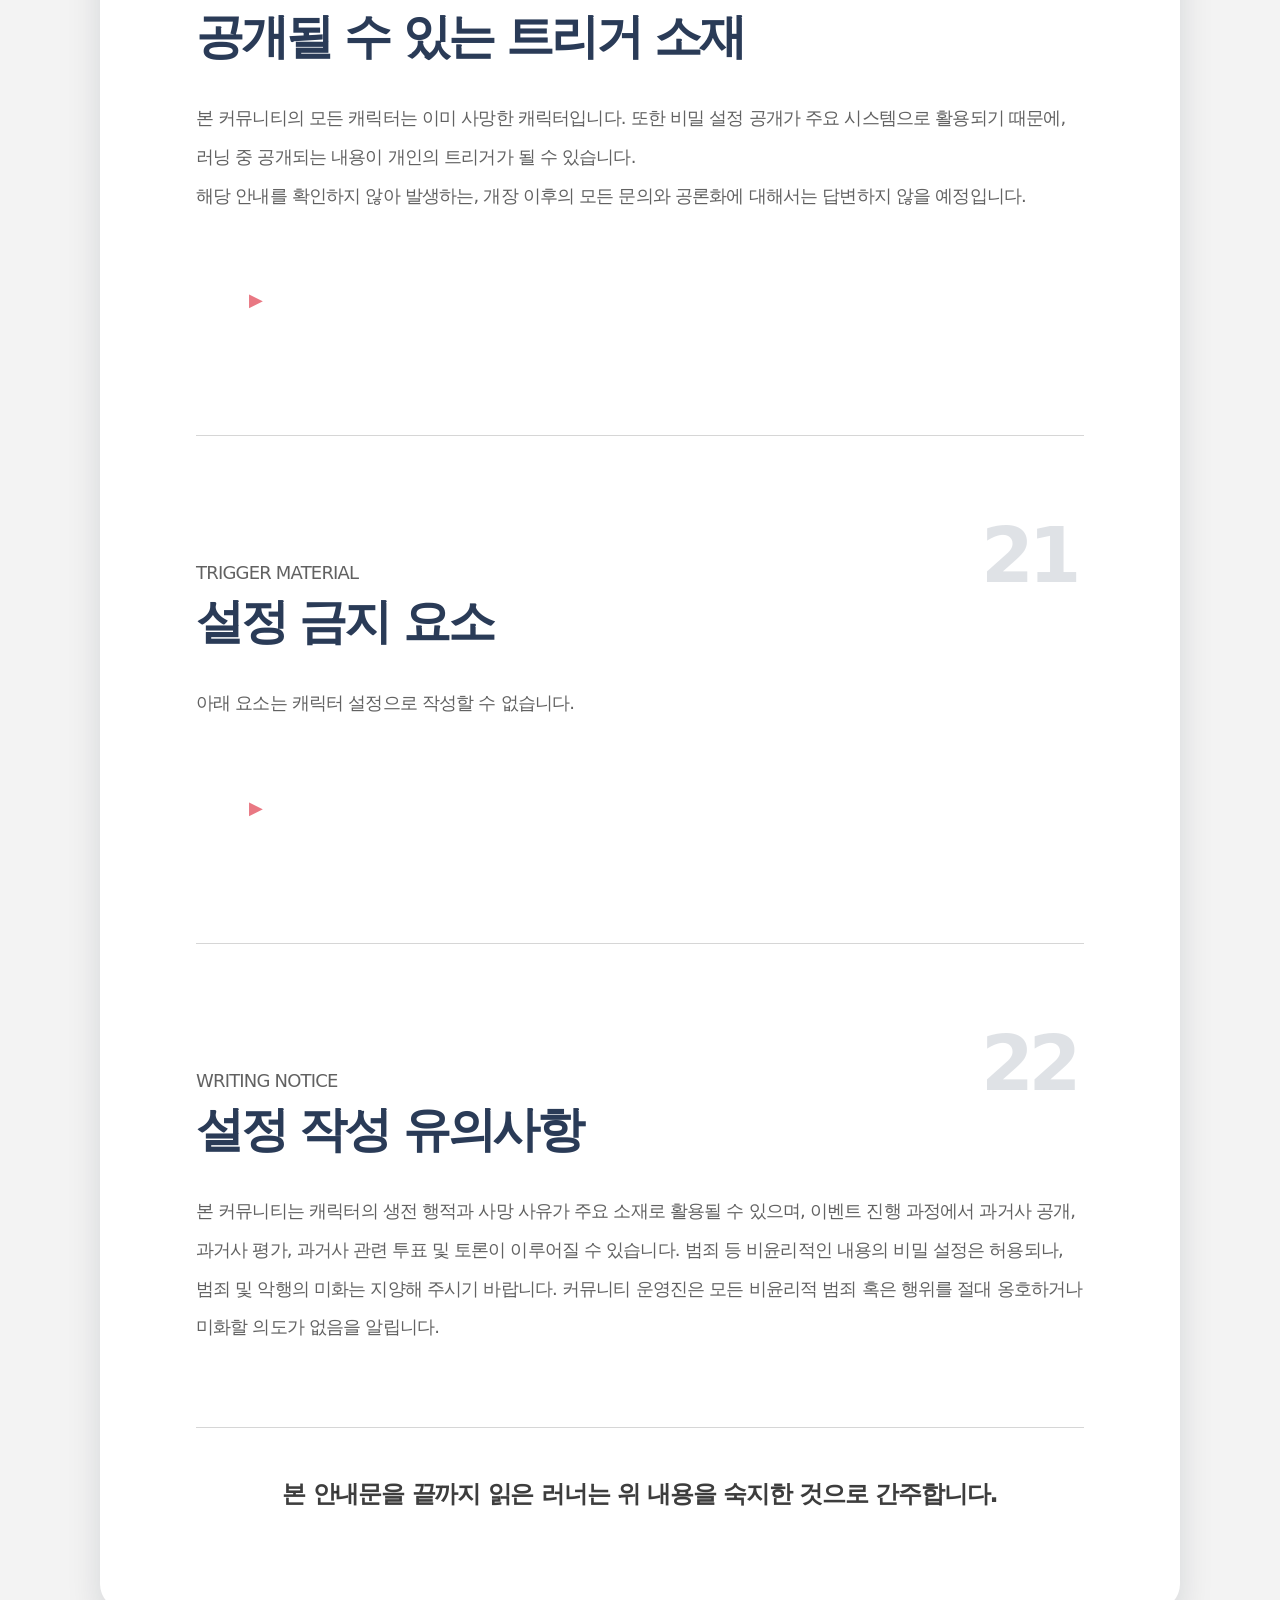
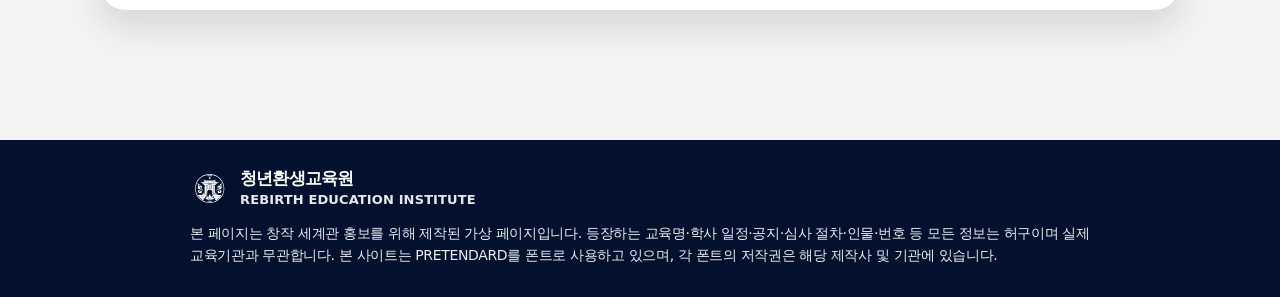
==== commit 9d6125bb: "update site3" ====
--- a/index1.html
+++ b/index1.html
@@ -24,7 +24,7 @@
     <!-- 상단 헤더: 로고와 메뉴 -->
     <header class="site-header">
       <div class="header-inner">
-        <a class="brand-link" href="#top">
+        <a class="brand-link" href="index.html">
           <img
             src="img/환생원 자료 모음/로고.png"
             alt="청년환생교육원 로고"
@@ -369,7 +369,7 @@
             <div class="profile-link-area">
               <a
                 class="link-button"
-                href="#"
+                href="https://docs.google.com/document/d/1cFD_CWrmO6_B1aEL9unqyASZnwdk2zMCy4dq3liwV6I/edit?tab=t.0"
                 target="_blank"
                 rel="noopener noreferrer"
               >
@@ -392,10 +392,6 @@
                       alt="프로필 양식 복사 아이콘"
                     />
                   </button>
-
-                  <p class="profile-template__toast" aria-live="polite">
-                    복사되었습니다.
-                  </p>
                 </div>
               </header>
 
@@ -479,7 +475,7 @@
 
             <a
               class="link-button"
-              href="img\환생원 자료 모음\환생원 비밀프로필_생전기록열람조서 (1).docx"
+              href="img\환생원 자료 모음\환생원 비밀프로필_생전기록열람조서.docx"
               download
             >
               비밀 프로필 docx
--- a/styles2.css
+++ b/styles2.css
@@ -325,7 +325,7 @@
   position: relative;
   width: min(calc(100% - 48px), 1080px);
   margin: 0 auto;
-  padding: 170px 96px 120px;
+  padding: 170px 96px 0px;
   background: #ffffff;
   border: 0;
   border-radius: 26px;
@@ -810,59 +810,14 @@
 /* ---------------------------------------------------------
    10. Profile Template Copy
    --------------------------------------------------------- */
+
 .profile-template__toast {
-  position: absolute;
-  top: 350px;
-  left: 50%;
-  z-index: 20;
-  min-width: 220px;
-  margin: 0;
-  padding: 18px 28px;
-  border-radius: 999px;
-  background: rgba(42, 59, 87, 0.96);
-  color: #ffffff;
-  font-size: 18px;
-  font-weight: 800;
-  line-height: 1;
-  text-align: center;
-  box-shadow:
-    0 18px 44px rgba(0, 0, 0, 0.24),
-    0 0 0 1px rgba(255, 255, 255, 0.24) inset;
-  opacity: 0;
-  visibility: hidden;
-  transform: translate(-50%, -10px) scale(0.94);
-  transition:
-    opacity 0.22s ease,
-    transform 0.22s cubic-bezier(0.16, 1, 0.3, 1),
-    visibility 0.22s ease;
-  pointer-events: none;
-}
-
-.profile-template__toast::before {
-  content: "✓";
-  display: inline-flex;
-  align-items: center;
-  justify-content: center;
-  width: 24px;
-  height: 24px;
-  margin-right: 8px;
-  border-radius: 50%;
-  background: #ffffff;
-  color: #2a3b57;
-  font-size: 15px;
-  font-weight: 900;
-  vertical-align: -1px;
-}
-
-.profile-template__toast.is-visible {
-  opacity: 1;
-  visibility: visible;
-  color: #ffffff;
-  transform: translate(-50%, 0) scale(1);
+  display: none;
 }
 
 button.profile-template__copy {
   all: unset;
+  position: relative;
   width: 42px;
   height: 42px;
   display: flex;
@@ -870,6 +825,7 @@
   justify-content: center;
   cursor: pointer;
   line-height: 0;
+  transition: transform 0.2s ease;
 }
 
 button.profile-template__copy img {
@@ -881,6 +837,39 @@
   box-shadow: none;
   object-fit: contain;
   pointer-events: none;
+  opacity: 1;
+  transform: scale(1);
+  transition:
+    opacity 0.18s ease,
+    transform 0.18s ease;
+}
+
+button.profile-template__copy::before {
+  content: "✓";
+  position: absolute;
+  inset: 0;
+  display: grid;
+  place-items: center;
+  color: #2a3b57;
+  font-size: 36px;
+  font-weight: 900;
+  line-height: 1;
+  opacity: 0;
+  transform: scale(0.72);
+  transition:
+    opacity 0.18s ease,
+    transform 0.18s ease;
+  pointer-events: none;
+}
+
+button.profile-template__copy.is-copied img {
+  opacity: 0;
+  transform: scale(0.72);
+}
+
+button.profile-template__copy.is-copied::before {
+  opacity: 1;
+  transform: scale(1);
 }
 
 button.profile-template__copy:hover {
@@ -933,7 +922,7 @@
 }
 
 .closing-message {
-  margin-top: 70px;
+  margin-top: 80px;
   padding-top: 42px;
   border-top: 1px solid var(--color-line);
   color: rgba(0, 0, 0, 0.76);
